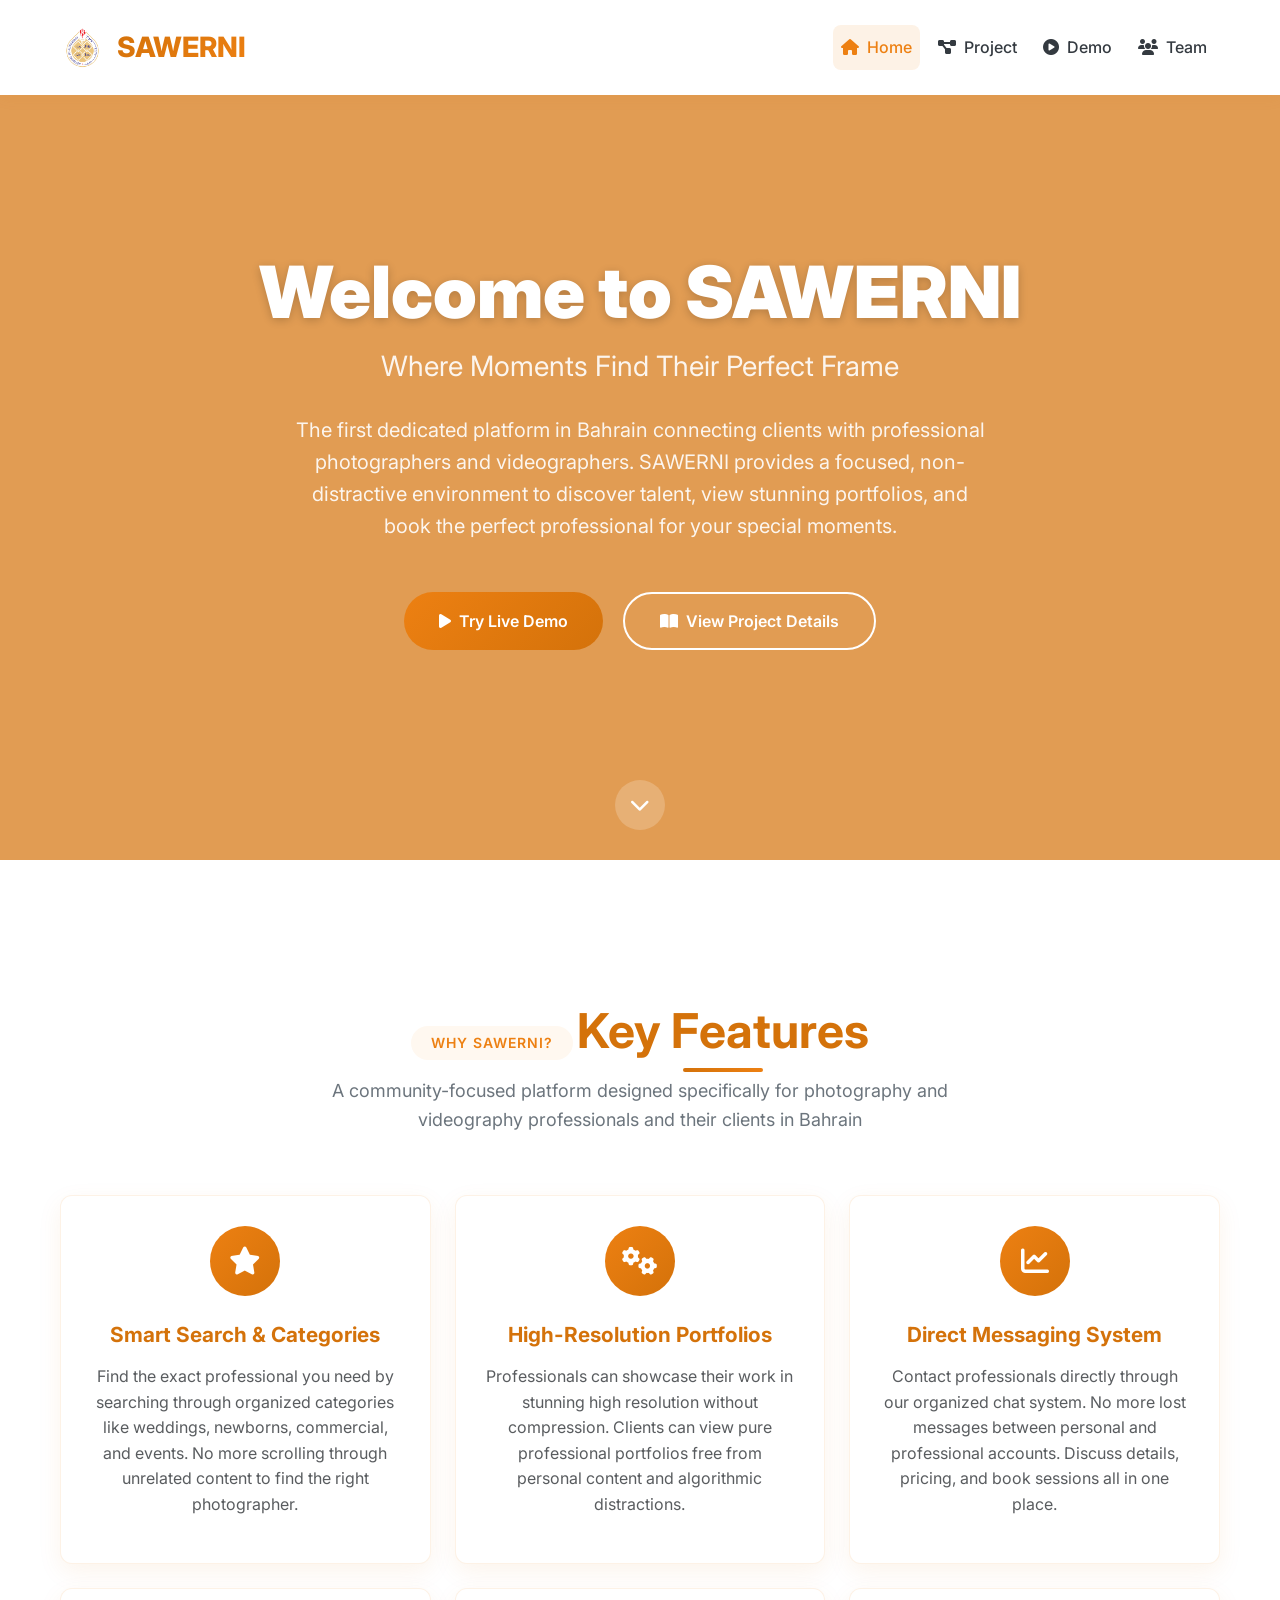
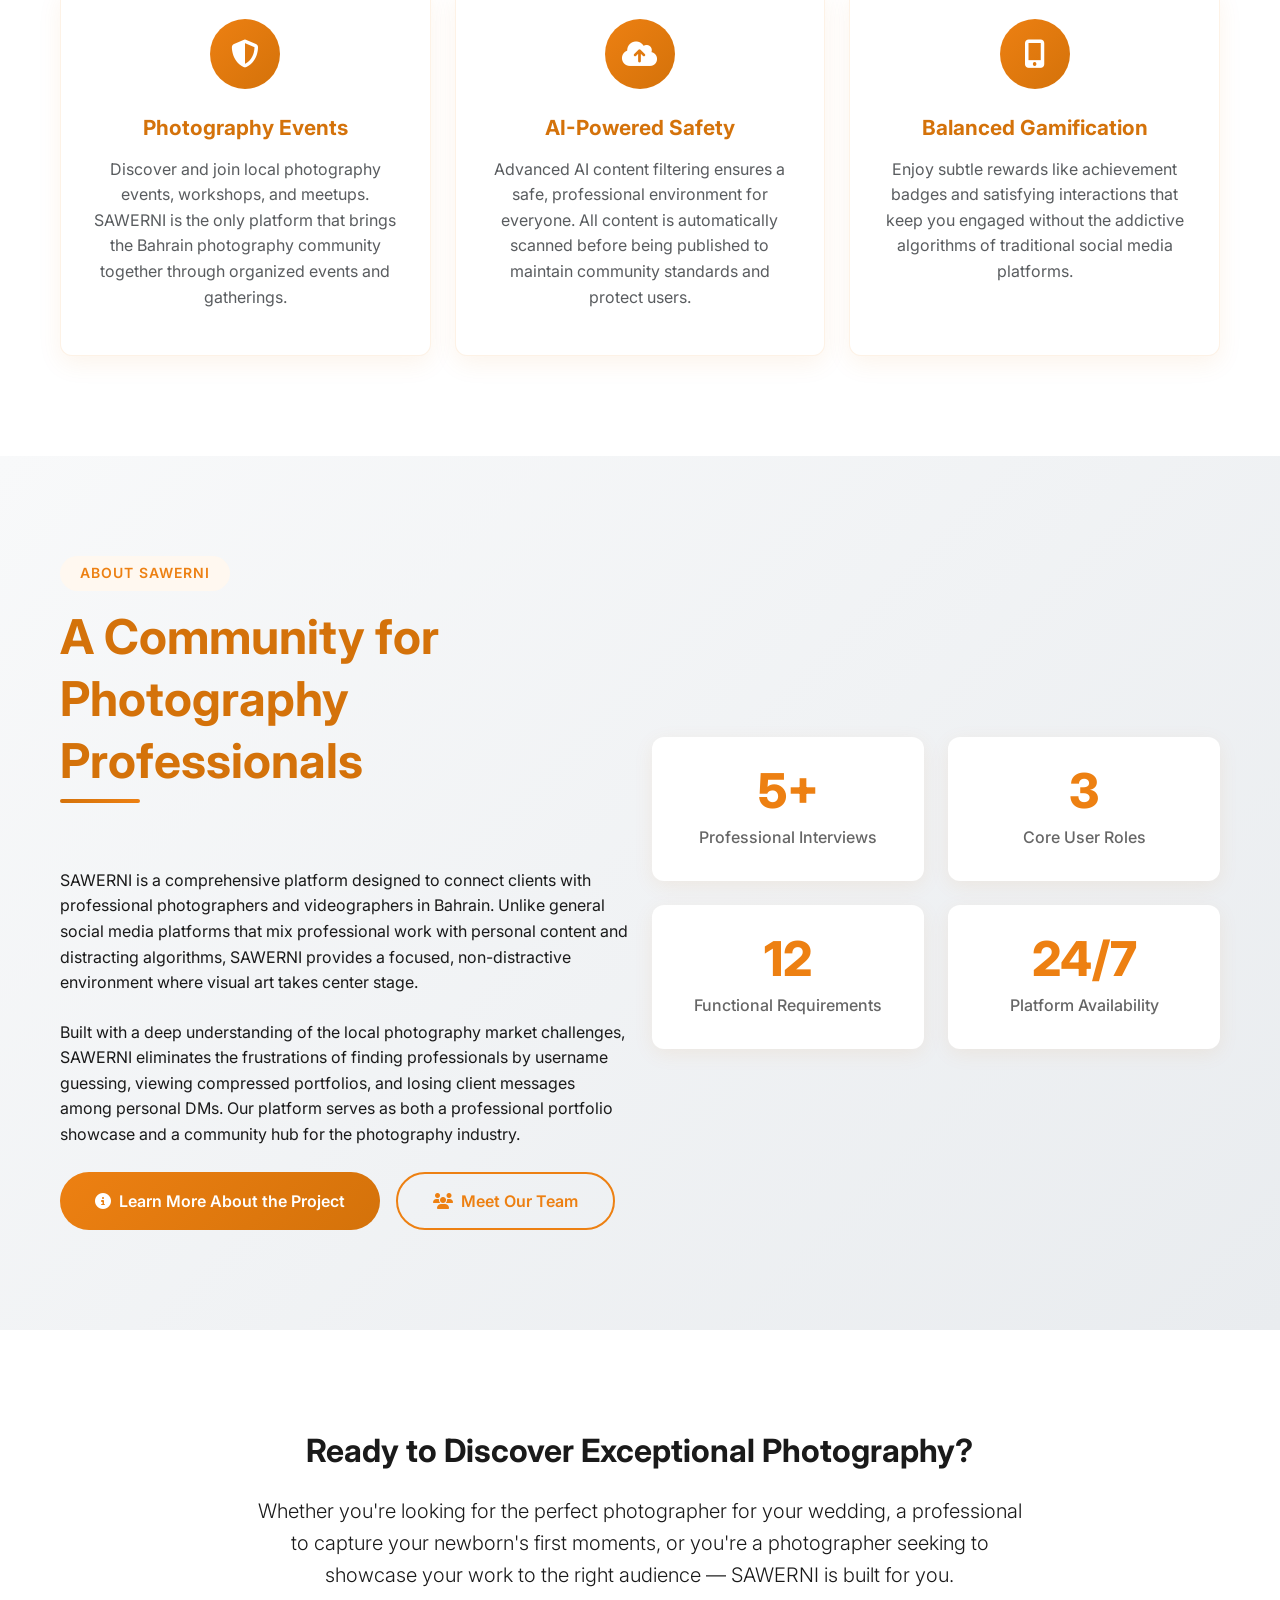
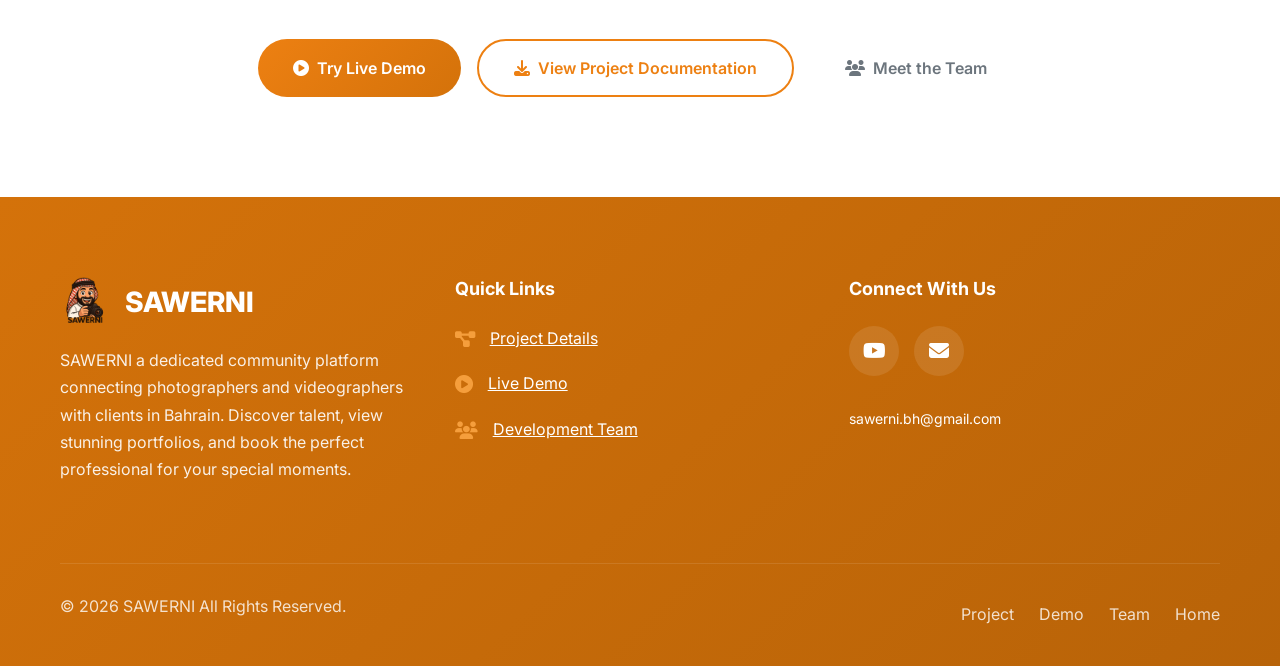
==== index.html @ 51219df2 "Update print statement from 'Hello' to 'Goodbye'" ====
<!DOCTYPE html>
<html lang="en" dir="ltr">
<head>
    <meta charset="UTF-8">
    <meta name="viewport" content="width=device-width, initial-scale=1.0">
    <title>Home - SAWERNI</title>
    
    <!-- SEO Meta Tags -->
    <meta name="description" content="SAWERNI - [Your project description for SEO]">
    <meta name="keywords" content="[your, keywords, here]">
    <meta name="author" content="[Your Team Name]">
    
    <!-- Bootstrap 5 (Optimized) -->
    <link href="https://cdn.jsdelivr.net/npm/bootstrap@5.3.0/dist/css/bootstrap.min.css" rel="stylesheet" crossorigin="anonymous">
    
    <!-- Font Awesome (Optimized) -->
    <link rel="stylesheet" href="https://cdnjs.cloudflare.com/ajax/libs/font-awesome/6.4.0/css/all.min.css" 
          crossorigin="anonymous" integrity="sha512-iecdLmaskl7CVkqkXNQ/ZH/XLlvWZOJyj7Yy7tcenmpD1ypASozpmT/E0iPtmFIB46ZmdtAc9eNBvH0H/ZpiBw==">
    
    <!-- Google Fonts -->
    <link href="https://fonts.googleapis.com/css2?family=Inter:wght@300;400;500;600;700;800&display=swap" rel="stylesheet">
    
    <!-- Custom CSS -->
    <link rel="stylesheet" href="style.css">
    <link rel="icon" type="image/png" href="your-favicon-url">

    <link rel="icon" type="image/x-icon" href="SAWERNI LOGO.ico">

    <style>
        /* Logo Carousel Styles */
        .navbar-brand {
            display: flex;
            align-items: center;
            text-decoration: none;
            gap: 0;
        }
        
        .logo-carousel {
            position: relative;
            width: 45px;
            height: 45px;
            margin-right: 12px;
            perspective: 1000px;
        }
        
        .logo-slide {
            position: absolute;
            top: 0;
            left: 0;
            width: 100%;
            height: 100%;
            backface-visibility: hidden;
            transition: transform 1.2s cubic-bezier(0.4, 0, 0.2, 1);
            display: flex;
            align-items: center;
            justify-content: center;
        }
        
        .logo-slide img {
            width: 100%;
            height: 100%;
            object-fit: contain;
            border-radius: 50%;
        }
        
        /* UOB Logo - starts visible */
        .logo-slide.uob-logo-slide {
            transform: rotateY(0deg);
            z-index: 2;
        }
        
        /* SAWERNI Logo - starts hidden */
        .logo-slide.sawerni-logo-slide {
            transform: rotateY(180deg);
            z-index: 1;
        }
        
        /* Flipped states */
        .logo-carousel.flipped .uob-logo-slide {
            transform: rotateY(180deg);
            z-index: 1;
        }
        
        .logo-carousel.flipped .sawerni-logo-slide {
            transform: rotateY(360deg);
            z-index: 2;
        }
        
        /* Pulse glow effect on flip */
        .logo-carousel.flipping .logo-slide img {
            animation: logoGlow 0.6s ease-in-out;
        }
        
        @keyframes logoGlow {
            0%, 100% {
                filter: drop-shadow(0 0 0px rgba(237, 128, 18, 0));
            }
            50% {
                filter: drop-shadow(0 0 15px rgba(237, 128, 18, 0.8));
            }
        }
        
        /* Spin animation when hovering */
        .logo-carousel.spinning .uob-logo-slide {
            animation: uobSpin 0.8s ease-in-out;
        }
        
        .logo-carousel.spinning .sawerni-logo-slide {
            animation: sawerniSpin 0.8s ease-in-out;
        }
        
        @keyframes uobSpin {
            0% {
                transform: rotateY(0deg) scale(1);
            }
            50% {
                transform: rotateY(90deg) scale(1.2);
            }
            100% {
                transform: rotateY(180deg) scale(1);
            }
        }
        
        @keyframes sawerniSpin {
            0% {
                transform: rotateY(180deg) scale(1);
            }
            50% {
                transform: rotateY(270deg) scale(1.2);
            }
            100% {
                transform: rotateY(360deg) scale(1);
            }
        }
        
        /* Continuous auto-rotation */
        .logo-carousel.auto-rotate .uob-logo-slide {
            animation: continuousFlip1 3s ease-in-out infinite;
        }
        
        .logo-carousel.auto-rotate .sawerni-logo-slide {
            animation: continuousFlip2 3s ease-in-out infinite;
        }
        
        @keyframes continuousFlip1 {
            0%, 40% {
                transform: rotateY(0deg);
                z-index: 2;
            }
            50%, 90% {
                transform: rotateY(180deg);
                z-index: 1;
            }
            100% {
                transform: rotateY(0deg);
                z-index: 2;
            }
        }
        
        @keyframes continuousFlip2 {
            0%, 40% {
                transform: rotateY(180deg);
                z-index: 1;
            }
            50%, 90% {
                transform: rotateY(360deg);
                z-index: 2;
            }
            100% {
                transform: rotateY(180deg);
                z-index: 1;
            }
        }
        
        /* Brand text styling */
        .brand-text {
            color: #d4720a;
            font-size: 28px;
            font-weight: 800;
            background: linear-gradient(135deg, #d4720a, #ed8012);
            -webkit-background-clip: text;
            background-clip: text;
            color: transparent;
            white-space: nowrap;
        }
        
        /* Responsive */
        @media (max-width: 768px) {
            .logo-carousel {
                width: 35px;
                height: 35px;
                margin-right: 8px;
            }
            
            .brand-text {
                font-size: 22px;
            }
        }
        
        @media (max-width: 576px) {
            .logo-carousel {
                width: 30px;
                height: 30px;
                margin-right: 6px;
            }
            
            .brand-text {
                font-size: 18px;
            }
        }
    </style>
</head>
<body>
    <!-- Navigation -->
    <nav class="navbar navbar-expand-lg navbar-main">
        <div class="container">
            <a class="navbar-brand" href="index.html" id="navbarBrand">
                <!-- Logo Carousel Container -->
                <div class="logo-carousel auto-rotate" id="logoCarousel">
                    <!-- UOB Logo Slide -->
                    <div class="logo-slide uob-logo-slide">
                        <img src="UOB LOGO.png" 
                             alt="UOB Logo">
                    </div>
                    <!-- SAWERNI Logo Slide -->
                    <div class="logo-slide sawerni-logo-slide">
                        <img src="UOB LOGO.png" 
                             alt="SAWERNI Logo">
                    </div>
                </div>
                <span class="brand-text">SAWERNI</span>
            </a>
            
            <button class="navbar-toggler" type="button" data-bs-toggle="collapse" data-bs-target="#navbarNav">
                <span class="navbar-toggler-icon"></span>
            </button>
            
            <div class="collapse navbar-collapse" id="navbarNav">
                <ul class="navbar-nav ms-auto">
                    <li class="nav-item">
                        <a class="nav-link active" href="index.html"><i class="fas fa-home me-2"></i>Home</a>
                    </li>
                    <li class="nav-item">
                        <a class="nav-link" href="project.html"><i class="fas fa-project-diagram me-2"></i>Project</a>
                    </li>
                    <li class="nav-item">
                        <a class="nav-link" href="demo.html"><i class="fas fa-play-circle me-2"></i>Demo</a>
                    </li>
                    <li class="nav-item">
                        <a class="nav-link" href="team.html"><i class="fas fa-users me-2"></i>Team</a>
                    </li>
                </ul>
            </div>
        </div>
    </nav>

    <!-- Hero Section with Background Video -->
    <section class="hero-section">
        <div class="video-background">
            <video autoplay muted loop playsinline id="backgroundVideo">
                <source src="your-landscape-video-url.mp4" type="video/mp4" media="(min-width: 768px)">
                <source src="your-portrait-video-url.mp4" type="video/mp4" media="(max-width: 767px)">
            </video>
            <div class="video-overlay"></div>
        </div>
        
        <div class="container">
            <div class="hero-content">
                <h1 class="hero-title">Welcome to SAWERNI</h1>
                <h2 class="hero-subtitle">Where Moments Find Their Perfect Frame</h2>
                <p class="hero-description">
                    The first dedicated platform in Bahrain connecting clients with professional photographers and videographers. SAWERNI provides a focused, non-distractive environment to discover talent, view stunning portfolios, and book the perfect professional for your special moments.
                </p>
                
                <div class="hero-cta">
                    <a href="demo.html" class="btn btn-primary btn-lg">
                        <i class="fas fa-play me-2"></i>Try Live Demo
                    </a>
                    <a href="project.html" class="btn btn-outline-light btn-lg">
                        <i class="fas fa-book-open me-2"></i>View Project Details
                    </a>
                </div>
            </div>
        </div>
        <div class="hero-scroll">
            <a href="#features"><i class="fas fa-chevron-down"></i></a>
        </div>
    </section>

    <!-- Features Highlights -->
    <section id="features" class="section feature-highlights">
        <div class="container">
            <div class="section-header">
                <span class="section-label">Why SAWERNI?</span>
                <h2 class="section-title">Key Features</h2>
                <p class="section-subtitle">A community-focused platform designed specifically for photography and videography professionals and their clients in Bahrain</p>
            </div>
            
            <div class="row g-4">
                <div class="col-lg-4 col-md-6">
                    <div class="feature-card">
                        <div class="feature-icon">
                            <i class="fas fa-star"></i>
                        </div>
                        <h3 class="text-center mb-3">Smart Search & Categories</h3>
                        <p class="text-center text-muted">
                            Find the exact professional you need by searching through organized categories like weddings, newborns, commercial, and events. No more scrolling through unrelated content to find the right photographer.
                        </p>
                    </div>
                </div>
                
                <div class="col-lg-4 col-md-6">
                    <div class="feature-card">
                        <div class="feature-icon">
                            <i class="fas fa-cogs"></i>
                        </div>
                        <h3 class="text-center mb-3">High-Resolution Portfolios</h3>
                        <p class="text-center text-muted">
                            Professionals can showcase their work in stunning high resolution without compression. Clients can view pure professional portfolios free from personal content and algorithmic distractions.
                        </p>
                    </div>
                </div>
                
                <div class="col-lg-4 col-md-6">
                    <div class="feature-card">
                        <div class="feature-icon">
                            <i class="fas fa-chart-line"></i>
                        </div>
                        <h3 class="text-center mb-3">Direct Messaging System</h3>
                        <p class="text-center text-muted">
                            Contact professionals directly through our organized chat system. No more lost messages between personal and professional accounts. Discuss details, pricing, and book sessions all in one place.
                        </p>
                    </div>
                </div>

                <div class="col-lg-4 col-md-6">
                    <div class="feature-card">
                        <div class="feature-icon">
                            <i class="fas fa-shield-alt"></i>
                        </div>
                        <h3 class="text-center mb-3">Photography Events</h3>
                        <p class="text-center text-muted">
                            Discover and join local photography events, workshops, and meetups. SAWERNI is the only platform that brings the Bahrain photography community together through organized events and gatherings.
                        </p>
                    </div>
                </div>

                <div class="col-lg-4 col-md-6">
                    <div class="feature-card">
                        <div class="feature-icon">
                            <i class="fas fa-cloud-upload-alt"></i>
                        </div>
                        <h3 class="text-center mb-3">AI-Powered Safety</h3>
                        <p class="text-center text-muted">
                            Advanced AI content filtering ensures a safe, professional environment for everyone. All content is automatically scanned before being published to maintain community standards and protect users.
                        </p>
                    </div>
                </div>

                <div class="col-lg-4 col-md-6">
                    <div class="feature-card">
                        <div class="feature-icon">
                            <i class="fas fa-mobile-alt"></i>
                        </div>
                        <h3 class="text-center mb-3">Balanced Gamification</h3>
                        <p class="text-center text-muted">
                            Enjoy subtle rewards like achievement badges and satisfying interactions that keep you engaged without the addictive algorithms of traditional social media platforms.
                        </p>
                    </div>
                </div>
            </div>
        </div>
    </section>

    <!-- Project Summary -->
    <section class="section summary-section">
        <div class="container">
            <div class="row align-items-center">
                <div class="col-lg-6">
                    <div class="section-header text-start">
                        <span class="section-label">About SAWERNI</span>
                        <h2 class="section-title">A Community for Photography Professionals</h2>
                    </div>
                    
                    <p class="mb-4">
                        SAWERNI is a comprehensive platform designed to connect clients with professional photographers and videographers in Bahrain. Unlike general social media platforms that mix professional work with personal content and distracting algorithms, SAWERNI provides a focused, non-distractive environment where visual art takes center stage.
                    </p>
                    
                    <p class="mb-4">
                        Built with a deep understanding of the local photography market challenges, SAWERNI eliminates the frustrations of finding professionals by username guessing, viewing compressed portfolios, and losing client messages among personal DMs. Our platform serves as both a professional portfolio showcase and a community hub for the photography industry.
                    </p>
                    
                    <div class="mt-4 d-flex flex-column flex-md-row gap-2 gap-md-3">
                        <a href="project.html" class="btn btn-primary">
                            <i class="fas fa-info-circle me-2"></i>Learn More About the Project
                        </a>
                        <a href="team.html" class="btn btn-outline-primary">
                            <i class="fas fa-users me-2"></i>Meet Our Team
                        </a>
                    </div>
                </div>
                
                <div class="col-lg-6">
                    <div class="row mt-4 mt-lg-0">
                        <div class="col-6 mb-4">
                            <div class="stats-card">
                                <div class="stats-number">5+</div>
                                <div class="stats-label">Professional Interviews</div>
                            </div>
                        </div>
                        <div class="col-6 mb-4">
                            <div class="stats-card">
                                <div class="stats-number">3</div>
                                <div class="stats-label">Core User Roles</div>
                            </div>
                        </div>
                        <div class="col-6">
                            <div class="stats-card">
                                <div class="stats-number">12</div>
                                <div class="stats-label">Functional Requirements</div>
                            </div>
                        </div>
                        <div class="col-6">
                            <div class="stats-card">
                                <div class="stats-number">24/7</div>
                                <div class="stats-label">Platform Availability</div>
                            </div>
                        </div>
                    </div>
                </div>
            </div>
        </div>
    </section>

    <!-- Call to Action -->
    <section class="section">
        <div class="container">
            <div class="row justify-content-center">
                <div class="col-lg-8 text-center">
                    <h2 class="mb-4">Ready to Discover Exceptional Photography?</h2>
                    <p class="lead mb-5">
                        Whether you're looking for the perfect photographer for your wedding, a professional to capture your newborn's first moments, or you're a photographer seeking to showcase your work to the right audience — SAWERNI is built for you.
                    </p>
                    
                    <div class="d-flex flex-column flex-sm-row justify-content-center gap-3">
                        <a href="demo.html" class="btn btn-primary btn-lg">
                            <i class="fas fa-play-circle me-2"></i>Try Live Demo
                        </a>
                        <a href="project.html" class="btn btn-outline-primary btn-lg">
                            <i class="fas fa-download me-2"></i>View Project Documentation
                        </a>
                        <a href="team.html" class="btn btn-outline-secondary btn-lg">
                            <i class="fas fa-users me-2"></i>Meet the Team
                        </a>
                    </div>
                </div>
            </div>
        </div>
    </section>

    <!-- Footer -->
    <footer class="footer">
        <div class="container">
            <div class="footer-content">
                <div class="row">
                    <div class="col-lg-4">
                        <div class="footer-logo-section">
                            <div class="footer-logo">
                                <img src="SAWERNI LOGO.png" 
                                     alt="SAWERNI Logo" loading="lazy">
                                <span>SAWERNI</span>
                            </div>
                            <p class="footer-description">
                                SAWERNI a dedicated community platform connecting photographers and videographers with clients in Bahrain. Discover talent, view stunning portfolios, and book the perfect professional for your special moments.
                            </p>
                        </div>
                    </div>
                    
                    <div class="col-lg-4">
                        <div class="footer-contact">
                            <h5>Quick Links</h5>
                            <div class="contact-item">
                                <i class="fas fa-project-diagram"></i>
                                <div>
                                    <a href="project.html" class="text-white">Project Details</a>
                                </div>
                            </div>
                            <div class="contact-item">
                                <i class="fas fa-play-circle"></i>
                                <div>
                                    <a href="demo.html" class="text-white">Live Demo</a>
                                </div>
                            </div>
                            <div class="contact-item">
                                <i class="fas fa-users"></i>
                                <div>
                                    <a href="team.html" class="text-white">Development Team</a>
                                </div>
                            </div>
                        </div>
                    </div>
                    
                    <div class="col-lg-4">
                        <div class="footer-social">
                            <h5>Connect With Us</h5>
                            <div class="social-icons">
                                <a href="https://www.youtube.com/channel/UCR_zhY6zEnnAeLBr8uanXhw" target="_blank" class="social-icon youtube">
                                    <i class="fab fa-youtube"></i>
                                </a>
                                <a href="mailto:sawerni.bh@gmail.com" class="social-icon email">
                                    <i class="fas fa-envelope"></i>
                                </a>
                            </div>
                            <div class="mt-3">
                                <small>sawerni.bh@gmail.com</small>
                            </div>
                        </div>
                    </div>
                </div>
            </div>
            
            <div class="footer-bottom">
                <div class="row align-items-center">
                    <div class="col-md-6">
                        <p class="copyright">
                            &copy; <span id="currentYear"></span> SAWERNI All Rights Reserved.
                        </p>
                    </div>
                    <div class="col-md-6">
                        <div class="footer-links">
                            <a href="project.html">Project</a>
                            <a href="demo.html">Demo</a>
                            <a href="team.html">Team</a>
                            <a href="index.html">Home</a>
                        </div>
                    </div>
                </div>
            </div>
        </div>
    </footer>

    <!-- Back to Top Button -->
    <button id="backToTop" class="back-to-top">
        <i class="fas fa-chevron-up"></i>
    </button>

    <!-- Scripts -->
    <script src="https://cdn.jsdelivr.net/npm/bootstrap@5.3.0/dist/js/bootstrap.bundle.min.js"></script>
    <script>
        // Set current year
        document.getElementById('currentYear').textContent = new Date().getFullYear();
        
        // Back to top button
        const backToTop = document.getElementById('backToTop');
        window.addEventListener('scroll', () => {
            if (window.pageYOffset > 300) {
                backToTop.classList.add('visible');
            } else {
                backToTop.classList.remove('visible');
            }
        });
        
        backToTop.addEventListener('click', () => {
            window.scrollTo({
                top: 0,
                behavior: 'smooth'
            });
        });
        
        // Video background control
        function initVideoBackground() {
            const video = document.getElementById('backgroundVideo');
            if (video) {
                function updateVideoSource() {
                    const isMobile = window.innerWidth <= 768;
                    const sources = video.querySelectorAll('source');
                    
                    sources.forEach(source => {
                        const isPortrait = source.getAttribute('media') === '(max-width: 767px)';
                        if ((isMobile && isPortrait) || (!isMobile && !isPortrait)) {
                            if (video.currentSrc !== source.src) {
                                video.src = source.src;
                                video.load();
                                video.play().catch(e => console.log('Video play failed:', e));
                            }
                        }
                    });
                }
                
                window.addEventListener('resize', updateVideoSource);
                updateVideoSource();
                
                document.addEventListener('click', function initVideo() {
                    if (video.paused) {
                        video.play().catch(e => console.log('Video play failed:', e));
                    }
                    document.removeEventListener('click', initVideo);
                });
            }
        }
        
        initVideoBackground();
        
        // Logo Carousel - Click to manually flip
        const logoCarousel = document.getElementById('logoCarousel');
        const navbarBrand = document.getElementById('navbarBrand');
        
        if (logoCarousel && navbarBrand) {
            // Click on logo to manually flip
            logoCarousel.addEventListener('click', function(e) {
                e.preventDefault();
                e.stopPropagation();
                
                // Remove auto-rotate temporarily
                logoCarousel.classList.remove('auto-rotate');
                logoCarousel.classList.add('flipping');
                
                // Toggle flipped state
                logoCarousel.classList.toggle('flipped');
                
                // Remove flipping class after animation
                setTimeout(() => {
                    logoCarousel.classList.remove('flipping');
                }, 600);
                
                // Resume auto-rotate after 3 seconds
                setTimeout(() => {
                    if (!logoCarousel.classList.contains('auto-rotate')) {
                        logoCarousel.classList.add('auto-rotate');
                    }
                }, 3000);
            });
            
            // Optional: Pause auto-rotation on hover
            logoCarousel.addEventListener('mouseenter', function() {
                logoCarousel.classList.remove('auto-rotate');
            });
            
            logoCarousel.addEventListener('mouseleave', function() {
                setTimeout(() => {
                    logoCarousel.classList.add('auto-rotate');
                }, 1500);
            });
        }
    </script>
</body>
</html>
---- style.css ----
/* Reset & Base Styles */
* {
    margin: 0;
    padding: 0;
    box-sizing: border-box;
}

:root {
    --primary-orange: #d4720a;
    --secondary-orange: #ed8012;
    --accent-orange: #f59e3c;
    --light-orange: #fff8f0;
    --gradient-start: #d4720a;
    --gradient-end: #ed8012;
    --white: #ffffff;
    --light-gray: #f8f9fa;
    --gray: #6c757d;
    --dark-gray: #343a40;
    --text-dark: #1a1a1a;
    --border-radius: 16px;
    --border-radius-sm: 8px;
    --shadow: 0 8px 30px rgba(212, 114, 10, 0.1);
    --shadow-hover: 0 12px 40px rgba(212, 114, 10, 0.15);
    --transition: all 0.3s cubic-bezier(0.4, 0, 0.2, 1);
}

html {
    scroll-behavior: smooth;
}

body {
    font-family: 'Inter', -apple-system, BlinkMacSystemFont, 'Segoe UI', Roboto, sans-serif;
    line-height: 1.6;
    color: var(--text-dark);
    background: var(--white);
    overflow-x: hidden;
}

.container {
    width: 100%;
    max-width: 1200px;
    margin: 0 auto;
    padding: 0 20px;
}

/* Typography */
h1, h2, h3, h4, h5, h6 {
    font-weight: 700;
    line-height: 1.3;
    margin-bottom: 1rem;
}

/* Navigation - SHARED */
.navbar-main {
    background: var(--white);
    padding: 20px 0;
    box-shadow: 0 2px 15px rgba(212, 114, 10, 0.08);
    position: sticky;
    top: 0;
    z-index: 1000;
}

.navbar-brand {
    display: flex;
    align-items: center;
    text-decoration: none;
}

.navbar-logo {
    height: 45px;
    width: auto;
    border-radius: 10px;
    margin-right: 12px;
}

/* UOB Logo specific styling */
.navbar-logo.uob-logo {
    height: 45px;
    width: auto;
    margin-right: 15px;
    border-radius: 8px;
}

/* Project Logo specific styling */
.navbar-logo.rased-logo {
    height: 45px;
    width: auto;
    margin-right: 12px;
    border-radius: 10px;
}

.brand-text {
    color: var(--primary-orange);
    font-size: 28px;
    font-weight: 800;
    background: linear-gradient(135deg, var(--primary-orange), var(--secondary-orange));
    -webkit-background-clip: text;
    background-clip: text;
    color: transparent;
}

.navbar-nav .nav-link {
    color: var(--dark-gray);
    font-weight: 500;
    padding: 10px 20px;
    margin: 0 5px;
    border-radius: var(--border-radius-sm);
    transition: var(--transition);
}

.navbar-nav .nav-link:hover,
.navbar-nav .nav-link.active {
    color: #ed8012;
    background: rgba(237, 128, 18, 0.1);
}

.navbar-toggler {
    border: none;
    padding: 8px;
}

.navbar-toggler-icon {
    background-image: url("data:image/svg+xml,%3csvg xmlns='http://www.w3.org/2000/svg' viewBox='0 0 30 30'%3e%3cpath stroke='rgba%28212, 114, 10, 0.8%29' stroke-linecap='round' stroke-miterlimit='10' stroke-width='2' d='M4 7h22M4 15h22M4 23h22'/%3e%3c/svg%3e");
}

/* Buttons - SHARED */
.btn {
    padding: 15px 35px;
    border-radius: 50px;
    font-weight: 600;
    font-size: 16px;
    border: none;
    cursor: pointer;
    transition: var(--transition);
    display: inline-flex;
    align-items: center;
    justify-content: center;
    text-decoration: none;
}

.btn-primary {
    background: linear-gradient(135deg, #ed8012 0%, #d4720a 100%);
    color: white;
    border: none;
}

.btn-primary:hover {
    background: linear-gradient(135deg, #d4720a 0%, #b86308 100%);
    color: white;
    transform: translateY(-3px);
    box-shadow: 0 10px 25px rgba(237, 128, 18, 0.3);
}

.btn-outline-primary {
    color: #ed8012;
    border-color: #ed8012;
    background: transparent;
    border: 2px solid #ed8012;
}

.btn-outline-primary:hover {
    background: #ed8012;
    color: white;
    transform: translateY(-3px);
}

.btn-outline-light {
    color: white;
    border-color: white;
    background: transparent;
    border: 2px solid white;
}

.btn-outline-light:hover {
    background: white;
    color: #ed8012;
    transform: translateY(-3px);
}

/* Sections - SHARED */
.section {
    padding: 100px 0;
}

.section-header {
    text-align: center;
    margin-bottom: 60px;
}

.section-header.text-start {
    text-align: left;
}

.section-header.text-start .section-title::after {
    left: 0;
    transform: translateX(0);
}

.section-label {
    display: inline-block;
    color: var(--secondary-orange);
    font-size: 14px;
    font-weight: 600;
    text-transform: uppercase;
    letter-spacing: 1px;
    margin-bottom: 15px;
    padding: 6px 20px;
    background: var(--light-orange);
    border-radius: 30px;
}

.section-title {
    font-size: 48px;
    color: var(--primary-orange);
    margin-bottom: 15px;
    position: relative;
    display: inline-block;
}

.section-title::after {
    content: '';
    position: absolute;
    bottom: -10px;
    left: 50%;
    transform: translateX(-50%);
    width: 80px;
    height: 4px;
    background: linear-gradient(90deg, var(--primary-orange), var(--secondary-orange));
    border-radius: 2px;
}

.section-subtitle {
    color: var(--gray);
    font-size: 18px;
    max-width: 700px;
    margin: 0 auto;
}

/* Footer - SHARED */
.footer {
    background: linear-gradient(135deg, var(--primary-orange), #b86308);
    color: var(--white);
    padding: 80px 0 30px;
}

.footer-logo-section {
    margin-bottom: 30px;
}

.footer-logo {
    display: flex;
    align-items: center;
    gap: 15px;
    margin-bottom: 20px;
}

.footer-logo img {
    height: 50px;
    width: auto;
    border-radius: 10px;
}

.footer-logo span {
    font-size: 28px;
    font-weight: 800;
    color: var(--white);
}

.footer-description {
    opacity: 0.9;
    line-height: 1.7;
}

.footer-contact h5,
.footer-social h5 {
    color: var(--white);
    margin-bottom: 25px;
    font-size: 18px;
}

.contact-item {
    display: flex;
    align-items: flex-start;
    gap: 15px;
    margin-bottom: 20px;
}

.contact-item i {
    font-size: 18px;
    color: var(--accent-orange);
    margin-top: 5px;
}

.social-icons {
    display: flex;
    gap: 15px;
    margin-bottom: 30px;
}

.social-icon {
    width: 50px;
    height: 50px;
    background: rgba(255, 255, 255, 0.1);
    border-radius: 50%;
    display: flex;
    align-items: center;
    justify-content: center;
    color: var(--white);
    font-size: 20px;
    text-decoration: none;
    transition: var(--transition);
}

.social-icon:hover {
    background: var(--accent-orange);
    transform: translateY(-5px);
}

.youtube:hover { background: #ff0000; }
.linkedin:hover { background: #0077b5; }
.github:hover { background: #333; }

.footer-bottom {
    border-top: 1px solid rgba(255, 255, 255, 0.1);
    padding-top: 30px;
    margin-top: 50px;
}

.copyright {
    opacity: 0.8;
    line-height: 1.6;
}

.footer-links {
    display: flex;
    gap: 25px;
    justify-content: flex-end;
    flex-wrap: wrap;
}

.footer-links a {
    color: rgba(255, 255, 255, 0.8);
    text-decoration: none;
    transition: var(--transition);
}

.footer-links a:hover {
    color: var(--accent-orange);
}

/* Back to Top Button - SHARED */
.back-to-top {
    position: fixed;
    bottom: 30px;
    right: 30px;
    width: 50px;
    height: 50px;
    background: linear-gradient(135deg, var(--secondary-orange), var(--accent-orange));
    color: var(--white);
    border: none;
    border-radius: 50%;
    font-size: 18px;
    cursor: pointer;
    opacity: 0;
    visibility: hidden;
    transition: var(--transition);
    z-index: 100;
    box-shadow: 0 4px 15px rgba(237, 128, 18, 0.3);
    display: flex;
    align-items: center;
    justify-content: center;
}

.back-to-top.visible {
    opacity: 1;
    visibility: visible;
}

.back-to-top:hover {
    transform: translateY(-5px);
    box-shadow: 0 6px 20px rgba(237, 128, 18, 0.4);
}

/* ===== INDEX.HTML STYLES ===== */

/* Hero Section - INDEX ONLY */
.hero-section {
    min-height: 85vh;
    position: relative;
    display: flex;
    align-items: center;
    overflow: hidden;
}

.video-background {
    position: absolute;
    top: 0;
    left: 0;
    width: 100%;
    height: 100%;
    overflow: hidden;
    z-index: 0;
}

.video-background video {
    min-width: 100%;
    min-height: 100%;
    width: auto;
    height: auto;
    position: absolute;
    top: 50%;
    left: 50%;
    transform: translate(-50%, -50%);
    object-fit: cover;
}

.video-overlay {
    position: absolute;
    top: 0;
    left: 0;
    width: 100%;
    height: 100%;
    background: rgba(212, 114, 10, 0.7);
    z-index: 1;
}

.hero-content {
    position: relative;
    z-index: 2;
    text-align: center;
    color: var(--white);
    width: 100%;
    padding: 40px 0 100px;
}

.hero-badge {
    display: inline-block;
    background: rgba(255, 255, 255, 0.15);
    backdrop-filter: blur(10px);
    color: var(--white);
    padding: 10px 25px;
    border-radius: 30px;
    font-size: 14px;
    font-weight: 600;
    margin-bottom: 30px;
    border: 1px solid rgba(255, 255, 255, 0.3);
}

.hero-title {
    font-size: 72px;
    font-weight: 900;
    margin-bottom: 10px;
    color: var(--white);
    text-shadow: 0 2px 10px rgba(0, 0, 0, 0.2);
    animation: fadeInUp 0.8s ease;
}

.hero-subtitle {
    font-size: 28px;
    font-weight: 400;
    opacity: 0.9;
    margin-bottom: 30px;
    animation: fadeInUp 1s ease;
}

.hero-description {
    font-size: 20px;
    max-width: 700px;
    margin: 0 auto 50px;
    opacity: 0.9;
    animation: fadeInUp 1.2s ease;
}

.hero-cta {
    display: flex;
    gap: 20px;
    justify-content: center;
    margin-top: 50px;
    animation: fadeInUp 1.6s ease;
}

.hero-scroll {
    position: absolute;
    bottom: 30px;
    left: 50%;
    transform: translateX(-50%);
    animation: bounce 2s infinite;
    z-index: 2;
}

.hero-scroll a {
    display: block;
    width: 50px;
    height: 50px;
    background: rgba(255, 255, 255, 0.2);
    border-radius: 50%;
    display: flex;
    align-items: center;
    justify-content: center;
    color: var(--white);
    font-size: 20px;
    text-decoration: none;
    transition: var(--transition);
}

.hero-scroll a:hover {
    background: rgba(255, 255, 255, 0.3);
    transform: translateY(5px);
}

/* Feature Cards - INDEX ONLY */
.feature-highlights {
    margin-top: 40px;
}

.feature-card {
    background: white;
    border-radius: 12px;
    padding: 30px;
    box-shadow: 0 8px 25px rgba(212, 114, 10, 0.08);
    height: 100%;
    transition: all 0.3s ease;
    border: 1px solid rgba(237, 128, 18, 0.1);
    text-align: center;
}

.feature-card:hover {
    transform: translateY(-10px);
    box-shadow: 0 15px 35px rgba(212, 114, 10, 0.15);
}

.feature-icon {
    width: 70px;
    height: 70px;
    background: linear-gradient(135deg, #ed8012, #d4720a);
    border-radius: 50%;
    display: flex;
    align-items: center;
    justify-content: center;
    margin: 0 auto 25px;
    color: white;
    font-size: 28px;
}

.feature-card h3 {
    color: var(--primary-orange);
    margin-bottom: 15px;
    font-size: 1.3rem;
}

.feature-card p {
    color: var(--gray);
    line-height: 1.6;
    margin-bottom: 15px;
}

.compliance-badge {
    background: rgba(40, 167, 69, 0.15);
    color: #28a745;
    padding: 8px 16px;
    border-radius: 20px;
    font-size: 12px;
    font-weight: 600;
    display: inline-block;
    margin-top: 10px;
    border: 1px solid rgba(40, 167, 69, 0.3);
}

/* Summary Section - INDEX ONLY */
.summary-section {
    background: linear-gradient(135deg, #f8f9fa 0%, #e9ecef 100%);
}

.stats-card {
    background: white;
    border-radius: 12px;
    padding: 30px;
    text-align: center;
    box-shadow: 0 5px 20px rgba(212, 114, 10, 0.08);
    transition: var(--transition);
}

.stats-card:hover {
    transform: translateY(-5px);
    box-shadow: var(--shadow-hover);
}

.stats-number {
    font-size: 48px;
    font-weight: 800;
    color: #ed8012;
    line-height: 1;
    margin-bottom: 10px;
}

.stats-label {
    color: #666;
    font-size: 16px;
    font-weight: 500;
}

/* ===== PROJECT.HTML STYLES ===== */

/* Project Header */
.project-hero {
    background: linear-gradient(135deg, #d4720a 0%, #ed8012 100%);
    color: white;
    padding: 120px 0 80px;
    text-align: center;
    position: relative;
    overflow: hidden;
}

.project-hero::before {
    content: '';
    position: absolute;
    top: 0;
    left: 0;
    right: 0;
    bottom: 0;
    background: radial-gradient(circle at 70% 30%, rgba(255, 255, 255, 0.1) 0%, transparent 50%);
}

.project-hero .container {
    position: relative;
    z-index: 2;
}

.project-hero h1 {
    font-size: 3.5rem;
    font-weight: 800;
    margin-bottom: 1.5rem;
    text-shadow: 0 2px 10px rgba(0, 0, 0, 0.2);
}

.project-hero p {
    font-size: 1.25rem;
    opacity: 0.9;
    max-width: 700px;
    margin: 0 auto;
}

/* Project Navigation */
.project-nav {
    background: white;
    box-shadow: 0 4px 20px rgba(212, 114, 10, 0.08);
    position: sticky;
    top: 80px;
    z-index: 990;
    padding: 15px 0;
}

.project-nav .nav {
    display: flex;
    justify-content: center;
    gap: 30px;
    padding: 0;
    flex-wrap: wrap;
}

.project-nav .nav-link {
    color: var(--dark-gray);
    font-weight: 500;
    padding: 8px 0;
    border-bottom: 3px solid transparent;
    transition: all 0.3s ease;
    font-size: 1rem;
    white-space: nowrap;
}

.project-nav .nav-link:hover,
.project-nav .nav-link.active {
    color: var(--secondary-orange);
    border-bottom-color: var(--secondary-orange);
}

/* Achievement Grid */
.achievement-grid {
    display: grid;
    grid-template-columns: repeat(auto-fit, minmax(180px, 1fr));
    gap: 20px;
    margin: 30px 0;
}

.achievement-card {
    background: white;
    border-radius: var(--border-radius-sm);
    padding: 25px 15px;
    text-align: center;
    box-shadow: var(--shadow);
    transition: var(--transition);
    border: 1px solid rgba(237, 128, 18, 0.1);
}

.achievement-card:hover {
    transform: translateY(-5px);
    box-shadow: var(--shadow-hover);
}

.achievement-number {
    font-size: 32px;
    font-weight: 800;
    color: var(--primary-orange);
    margin-bottom: 8px;
    line-height: 1;
}

/* Milestone Card */
.milestone-card {
    background: white;
    border-radius: var(--border-radius);
    padding: 35px;
    box-shadow: var(--shadow);
    border-left: 5px solid var(--secondary-orange);
    height: 100%;
    transition: all 0.3s ease;
}

.milestone-card:hover {
    transform: translateY(-5px);
    box-shadow: var(--shadow-hover);
}

.milestone-icon {
    width: 70px;
    height: 70px;
    background: var(--light-orange);
    border-radius: 50%;
    display: flex;
    align-items: center;
    justify-content: center;
    margin-bottom: 25px;
    font-size: 28px;
    color: var(--secondary-orange);
}

.milestone-card h4 {
    color: var(--primary-orange);
    margin-bottom: 20px;
}

.milestone-card p {
    margin-bottom: 10px;
    color: var(--dark-gray);
}

/* Abstract Section */
.abstract-section {
    background: var(--light-gray);
}

.abstract-card {
    background: white;
    border-radius: var(--border-radius);
    padding: 60px;
    box-shadow: var(--shadow);
    border: 2px solid rgba(237, 128, 18, 0.1);
}

.abstract-text {
    font-size: 1.1rem;
    line-height: 1.8;
    color: var(--dark-gray);
    margin-bottom: 40px;
}

.abstract-text p {
    margin-bottom: 20px;
}

.problem-solution {
    display: grid;
    grid-template-columns: repeat(auto-fit, minmax(300px, 1fr));
    gap: 30px;
    margin-top: 40px;
}

.problem-card {
    background: linear-gradient(135deg, #ffeaea, #fff5f5);
    padding: 30px;
    border-radius: var(--border-radius-sm);
    border-left: 4px solid #dc3545;
}

.solution-card {
    background: linear-gradient(135deg, #e8f5e9, #f1f8e9);
    padding: 30px;
    border-radius: var(--border-radius-sm);
    border-left: 4px solid #28a745;
}

.problem-card h4,
.solution-card h4 {
    color: var(--dark-gray);
    margin-bottom: 15px;
    display: flex;
    align-items: center;
}

/* SDLC Process */
.sdlc-process {
    display: grid;
    grid-template-columns: repeat(auto-fit, minmax(220px, 1fr));
    gap: 25px;
    margin-top: 30px;
}

.sdlc-step {
    background: white;
    border-radius: var(--border-radius);
    padding: 30px;
    text-align: center;
    box-shadow: var(--shadow);
    transition: all 0.3s ease;
    height: 100%;
}

.sdlc-step:hover {
    transform: translateY(-5px);
    box-shadow: var(--shadow-hover);
}

.sdlc-step-number {
    font-size: 2rem;
    margin-bottom: 15px;
}

.sdlc-step h5 {
    color: var(--primary-orange);
    margin-bottom: 15px;
    font-size: 1.1rem;
}

.sdlc-step p {
    color: var(--gray);
    font-size: 0.95rem;
    line-height: 1.6;
}

/* Technology Stack */
.tech-stack-card,
.methodology-card {
    background: white;
    border-radius: var(--border-radius);
    padding: 35px;
    box-shadow: var(--shadow);
    height: 100%;
}

.tech-category {
    margin-bottom: 25px;
}

.tech-category h5 {
    color: var(--primary-orange);
    margin-bottom: 12px;
    display: flex;
    align-items: center;
    font-size: 1.1rem;
}

.tech-tags {
    display: flex;
    flex-wrap: wrap;
    gap: 10px;
}

.tech-tag {
    background: var(--light-orange);
    color: var(--secondary-orange);
    padding: 8px 16px;
    border-radius: 30px;
    font-size: 14px;
    font-weight: 500;
    transition: var(--transition);
    border: 1px solid rgba(237, 128, 18, 0.1);
}

.tech-tag:hover {
    background: var(--secondary-orange);
    color: white;
    transform: translateY(-2px);
}

/* Architecture Diagram */
.architecture-diagram {
    margin-top: 25px;
}

.arch-layer {
    display: flex;
    align-items: center;
    gap: 20px;
    padding: 25px;
    background: var(--light-orange);
    border-radius: var(--border-radius-sm);
    margin-bottom: 15px;
    transition: var(--transition);
    border: 1px solid rgba(237, 128, 18, 0.1);
}

.arch-layer:hover {
    transform: translateX(5px);
    background: white;
}

.arch-icon {
    width: 60px;
    height: 60px;
    background: white;
    border-radius: 50%;
    display: flex;
    align-items: center;
    justify-content: center;
    font-size: 24px;
    color: var(--secondary-orange);
    box-shadow: 0 4px 15px rgba(237, 128, 18, 0.1);
    flex-shrink: 0;
}

.arch-content {
    flex: 1;
}

.arch-content h5 {
    color: var(--primary-orange);
    margin-bottom: 5px;
    font-size: 1.1rem;
}

.arch-content p {
    color: var(--gray);
    font-size: 14px;
    margin: 0;
}

.arch-arrow {
    text-align: center;
    margin: 15px 0;
    color: var(--secondary-orange);
    font-size: 20px;
}

/* Outcomes Grid */
.outcomes-grid {
    display: grid;
    grid-template-columns: repeat(auto-fit, minmax(350px, 1fr));
    gap: 30px;
    margin-top: 40px;
}

.outcome-card {
    background: white;
    border-radius: var(--border-radius);
    padding: 35px;
    box-shadow: var(--shadow);
    transition: all 0.3s ease;
    border: 1px solid rgba(237, 128, 18, 0.1);
    height: 100%;
    display: flex;
    flex-direction: column;
}

.outcome-card:hover {
    transform: translateY(-5px);
    box-shadow: var(--shadow-hover);
}

.outcome-header {
    display: flex;
    align-items: center;
    gap: 20px;
    margin-bottom: 25px;
}

.outcome-icon {
    width: 60px;
    height: 60px;
    background: var(--light-orange);
    border-radius: 50%;
    display: flex;
    align-items: center;
    justify-content: center;
    font-size: 24px;
    color: var(--secondary-orange);
    flex-shrink: 0;
}

.outcome-header h4 {
    color: var(--primary-orange);
    margin: 0;
    font-size: 1.3rem;
}

.outcome-features {
    list-style: none;
    padding: 0;
    margin: 0;
    flex: 1;
}

.outcome-features li {
    padding: 10px 0;
    border-bottom: 1px solid rgba(0, 0, 0, 0.05);
    display: flex;
    align-items: flex-start;
    gap: 12px;
    font-size: 0.95rem;
}

.outcome-features li:last-child {
    border-bottom: none;
}

.outcome-features li i {
    margin-top: 3px;
    flex-shrink: 0;
}

/* Screenshots Grid */
.screenshots-grid {
    display: grid;
    grid-template-columns: repeat(auto-fit, minmax(250px, 1fr));
    gap: 25px;
    margin-top: 40px;
}

.screenshot-card {
    background: white;
    border-radius: var(--border-radius-sm);
    overflow: hidden;
    box-shadow: var(--shadow);
    transition: var(--transition);
}

.screenshot-card:hover {
    transform: translateY(-5px);
    box-shadow: var(--shadow-hover);
}

.screenshot-img {
    width: 100%;
    height: 300px;
    object-fit: contain;
    display: block;
}

.screenshot-label {
    padding: 20px;
    text-align: center;
    font-weight: 600;
    color: var(--primary-orange);
    background: white;
}

/* Future Work Grid */
.future-work-grid {
    display: grid;
    grid-template-columns: repeat(auto-fit, minmax(300px, 1fr));
    gap: 25px;
    margin-top: 40px;
}

.future-item-card {
    background: white;
    border-radius: var(--border-radius);
    padding: 30px;
    box-shadow: var(--shadow);
    border-left: 4px solid var(--accent-orange);
    transition: var(--transition);
    height: 100%;
}

.future-item-card:hover {
    transform: translateY(-5px);
    box-shadow: var(--shadow-hover);
}

.future-item-header {
    display: flex;
    align-items: center;
    gap: 15px;
    margin-bottom: 20px;
}

.future-item-number {
    font-size: 1.5rem;
}

.future-item-header h5 {
    color: var(--primary-orange);
    margin: 0;
    font-size: 1.1rem;
}

.future-item-card p {
    color: var(--dark-gray);
    line-height: 1.6;
    margin: 0;
}

/* Download Section */
.download-section {
    background: linear-gradient(135deg, #d4720a 0%, #ed8012 100%);
    padding: 100px 0;
}

.download-card {
    background: white;
    border-radius: var(--border-radius);
    padding: 60px;
    box-shadow: 0 20px 40px rgba(0, 0, 0, 0.1);
    text-align: center;
    max-width: 800px;
    margin: 0 auto;
}

.download-icon {
    font-size: 64px;
    color: var(--secondary-orange);
    margin-bottom: 25px;
}

.download-card h2 {
    color: var(--primary-orange);
    margin-bottom: 15px;
}

.btn-download {
    background: linear-gradient(135deg, var(--secondary-orange), var(--primary-orange));
    color: white;
    border: none;
    padding: 16px 45px;
    font-size: 16px;
    font-weight: 600;
    border-radius: 50px;
    transition: all 0.3s ease;
    display: inline-flex;
    align-items: center;
    justify-content: center;
    cursor: pointer;
}

.btn-download:hover {
    transform: translateY(-3px);
    box-shadow: 0 15px 30px rgba(237, 128, 18, 0.3);
    color: white;
}

/* Animations */
@keyframes bounce {
    0%, 20%, 50%, 80%, 100% {
        transform: translateX(-50%) translateY(0);
    }
    40% {
        transform: translateX(-50%) translateY(-10px);
    }
    60% {
        transform: translateX(-50%) translateY(-5px);
    }
}

@keyframes fadeInUp {
    from {
        opacity: 0;
        transform: translateY(30px);
    }
    to {
        opacity: 1;
        transform: translateY(0);
    }
}

/* ===== DEMO.HTML STYLES ===== */
.demo-container {
    min-height: 100vh;
    background: #f8f9fa;
}

.demo-card {
    background: white;
    border-radius: 12px;
    padding: 40px;
    box-shadow: 0 2px 8px rgba(0, 0, 0, 0.05);
}

.demo-header {
    background: linear-gradient(135deg, #d4720a 0%, #ed8012 100%);
    color: white;
    padding: 80px 0 40px;
    text-align: center;
}

.data-table {
    background: white;
    border-radius: 8px;
    overflow: hidden;
    border: 1px solid #dee2e6;
}

.data-table th {
    background: #ed8012;
    color: white;
    border: none;
    padding: 12px;
    font-weight: 500;
}

.data-table td {
    padding: 12px;
    border-bottom: 1px solid #dee2e6;
}

.live-demo-btn {
    background: linear-gradient(135deg, #d4720a 0%, #ed8012 100%);
    color: white;
    border: none;
    font-weight: 600;
    padding: 14px 32px;
    font-size: 17px;
    border-radius: 8px;
    transition: all 0.2s ease;
}

.live-demo-btn:hover {
    background: linear-gradient(135deg, #b86308 0%, #d4720a 100%);
    color: white;
    transform: translateY(-2px);
    box-shadow: 0 4px 12px rgba(237, 128, 18, 0.2);
}

.important-note {
    background: #f8f9fa;
    border-left: 4px solid #ed8012;
    border-radius: 0 6px 6px 0;
    padding: 24px;
    margin: 30px 0;
}

.important-note h5 {
    color: #ed8012;
    margin-bottom: 16px;
    font-weight: 600;
}

.important-note .note-item {
    margin-bottom: 12px;
    color: #495057;
    line-height: 1.6;
}

.important-note .note-item strong {
    color: #ed8012;
    font-weight: 600;
    display: block;
    margin-bottom: 2px;
}

.demo-features {
    margin-top: 30px;
    padding: 20px;
    background: #f8f9fa;
    border-radius: 8px;
}

.mobile-preview {
    background: #ed8012;
    color: white;
    border-radius: 8px;
    padding: 24px;
    margin-top: 30px;
}

.step-badge {
    background: #ed8012;
    color: white;
    width: 32px;
    height: 32px;
    border-radius: 50%;
    display: inline-flex;
    align-items: center;
    justify-content: center;
    font-weight: 600;
    margin-bottom: 12px;
}

.feature-demo {
    background: white;
    border: 1px solid #dee2e6;
    border-radius: 8px;
    padding: 20px;
    height: 100%;
}

.demo-icon {
    font-size: 32px;
    color: #ed8012;
    margin-bottom: 16px;
}

.credentials-card {
    background: #f8f9fa;
    border-radius: 8px;
    padding: 20px;
    margin-bottom: 20px;
}

.section-divider {
    border: 0;
    height: 1px;
    background: #dee2e6;
    margin: 30px 0;
}

.code-badge {
    background: #e9ecef;
    color: #495057;
    padding: 4px 8px;
    border-radius: 4px;
    font-family: 'Courier New', monospace;
    font-size: 14px;
}

/* Responsive Design - SHARED */
@media (max-width: 1200px) {
    .hero-title {
        font-size: 60px;
    }
    
    .project-hero h1 {
        font-size: 3rem;
    }
    
    .section-title {
        font-size: 42px;
    }
    
    .outcomes-grid {
        grid-template-columns: repeat(auto-fit, minmax(320px, 1fr));
    }
}

@media (max-width: 992px) {
    .hero-title {
        font-size: 48px;
    }
    
    .hero-subtitle {
        font-size: 24px;
    }
    
    .project-hero {
        padding: 100px 0 60px;
    }
    
    .project-hero h1 {
        font-size: 2.5rem;
    }
    
    .project-hero p {
        font-size: 1.1rem;
    }
    
    .section {
        padding: 80px 0;
    }
    
    .abstract-card {
        padding: 40px;
    }
    
    .outcomes-grid {
        grid-template-columns: repeat(auto-fit, minmax(300px, 1fr));
    }
    
    .screenshots-grid {
        grid-template-columns: repeat(2, 1fr);
    }
    
    .download-card {
        padding: 40px;
    }
    
    .project-nav .nav {
        gap: 20px;
    }
    
    .sdlc-process {
        grid-template-columns: repeat(2, 1fr);
    }
    
    .hero-cta {
        flex-direction: column;
        align-items: center;
    }
    
    .hero-cta .btn {
        margin-bottom: 15px;
        width: 100%;
        max-width: 300px;
    }
}

@media (max-width: 768px) {
    .hero-title {
        font-size: 36px;
    }
    
    .hero-subtitle {
        font-size: 20px;
    }
    
    .hero-description {
        font-size: 18px;
    }
    
    .project-hero h1 {
        font-size: 2.2rem;
    }
    
    .project-hero p {
        font-size: 1rem;
    }
    
    .section-title {
        font-size: 36px;
    }
    
    .section {
        padding: 60px 0;
    }
    
    .project-nav .nav {
        gap: 15px;
        justify-content: flex-start;
        overflow-x: auto;
        padding-bottom: 5px;
    }
    
    .project-nav .nav-link {
        font-size: 14px;
        padding: 8px 12px;
        white-space: nowrap;
    }
    
    .achievement-grid {
        grid-template-columns: repeat(2, 1fr);
    }
    
    .abstract-card {
        padding: 30px;
    }
    
    .problem-solution {
        grid-template-columns: 1fr;
    }
    
    .sdlc-process {
        grid-template-columns: 1fr;
    }
    
    .outcomes-grid,
    .future-work-grid {
        grid-template-columns: 1fr;
    }
    
    .screenshots-grid {
        grid-template-columns: 1fr;
    }
    
    .milestone-card,
    .tech-stack-card,
    .methodology-card {
        padding: 25px;
    }
    
    .download-card {
        padding: 30px;
    }
    
    .footer-links {
        justify-content: flex-start;
        margin-top: 20px;
    }
    
    .feature-card {
        margin-bottom: 20px;
    }
    
    .hero-section {
        min-height: 80vh;
    }
    
    /* Responsive adjustments for logos on mobile */
    .navbar-logo.uob-logo,
    .navbar-logo.rased-logo {
        height: 35px;
    }
    
    .brand-text {
        font-size: 24px;
    }
}

@media (max-width: 576px) {
    .hero-title {
        font-size: 32px;
    }
    
    .hero-subtitle {
        font-size: 18px;
    }
    
    .hero-description {
        font-size: 16px;
    }
    
    .project-hero h1 {
        font-size: 1.8rem;
    }
    
    .project-hero p {
        font-size: 0.95rem;
    }
    
    .section-title {
        font-size: 28px;
    }
    
    .achievement-grid {
        grid-template-columns: repeat(2, 1fr);
        gap: 15px;
    }
    
    .achievement-card {
        padding: 20px 10px;
    }
    
    .achievement-number {
        font-size: 28px;
    }
    
    .milestone-icon {
        width: 50px;
        height: 50px;
        font-size: 20px;
    }
    
    .download-icon {
        font-size: 48px;
    }
    
    .btn-download {
        width: 100%;
        padding: 14px 20px;
    }
    
    .hero-cta .btn {
        width: 100%;
        max-width: 100%;
    }
    
    /* Responsive adjustments for logos on small screens */
    .navbar-logo.uob-logo,
    .navbar-logo.rased-logo {
        height: 30px;
        margin-right: 8px;
    }
    
    .navbar-logo.uob-logo {
        margin-right: 10px;
    }
    
    .brand-text {
        font-size: 20px;
    }
    
    .hero-section {
        min-height: 85vh;
    }
}
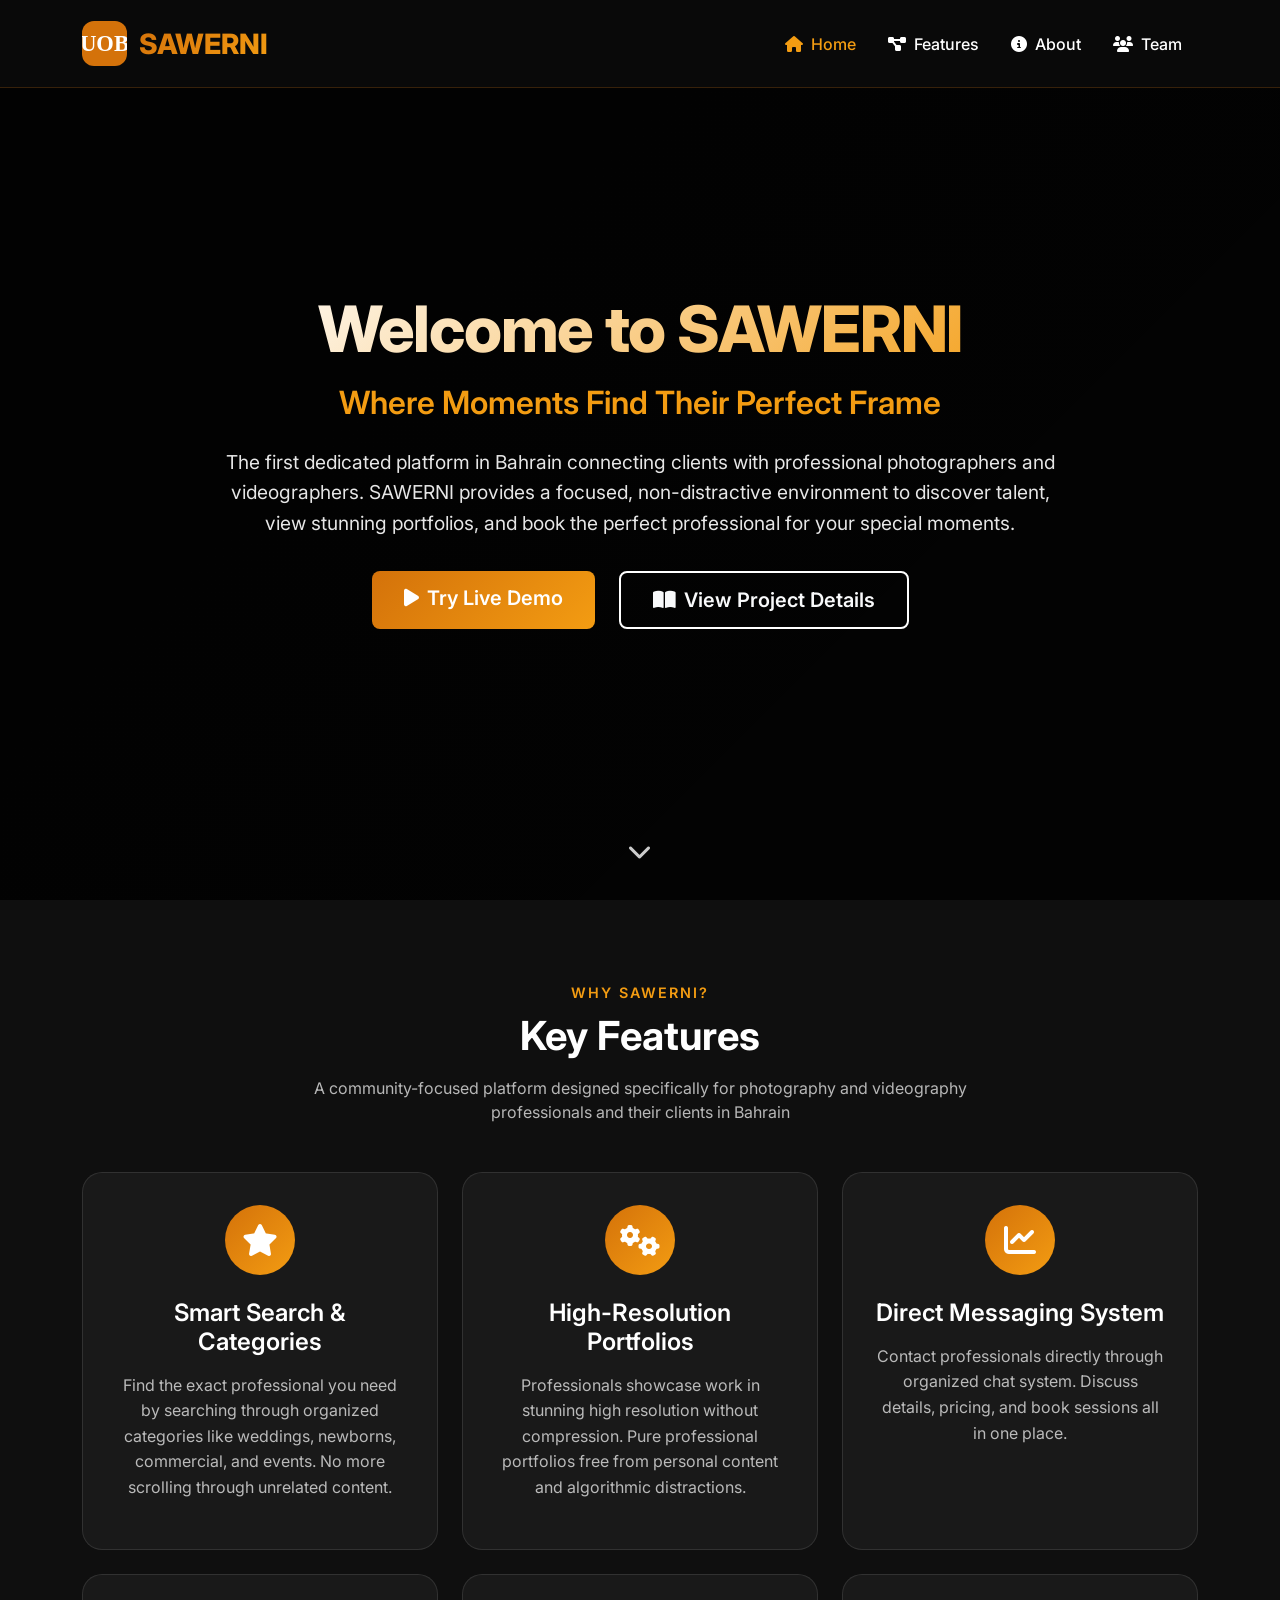
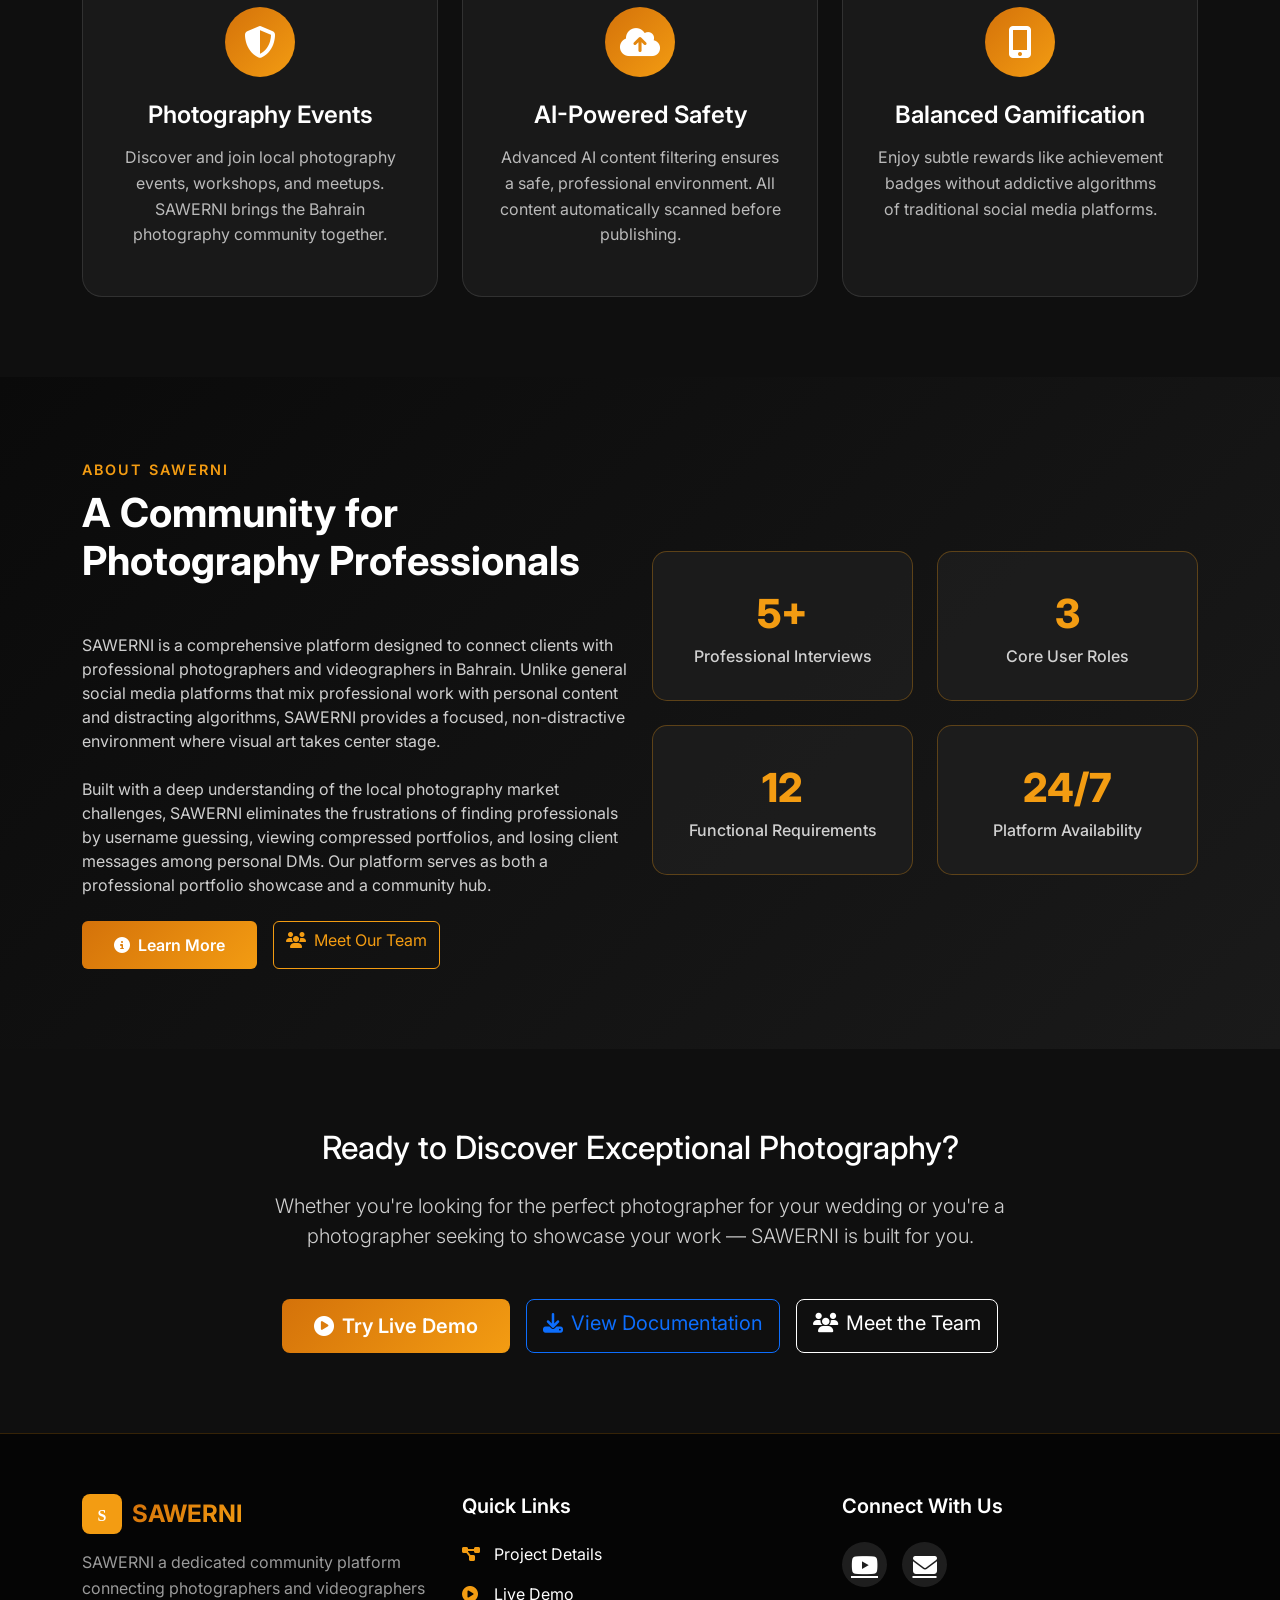
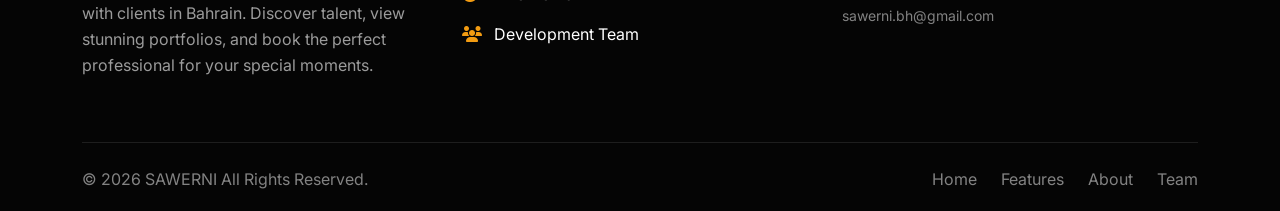
==== commit 5bd46022: "Update print statement from 'Hello' to 'Goodbye'" ====
--- a/index.html
+++ b/index.html
@@ -3,36 +3,51 @@
 <head>
     <meta charset="UTF-8">
     <meta name="viewport" content="width=device-width, initial-scale=1.0">
-    <title>Home - SAWERNI</title>
+    <title>SAWERNI - Where Moments Find Their Perfect Frame</title>
     
     <!-- SEO Meta Tags -->
-    <meta name="description" content="SAWERNI - [Your project description for SEO]">
-    <meta name="keywords" content="[your, keywords, here]">
-    <meta name="author" content="[Your Team Name]">
+    <meta name="description" content="SAWERNI is the first dedicated platform in Bahrain connecting clients with professional photographers and videographers. Discover talent, view stunning portfolios, and book the perfect professional.">
+    <meta name="keywords" content="photographers bahrain, videographers bahrain, photography platform, book photographer, portfolio">
+    <meta name="author" content="SAWERNI Team">
     
-    <!-- Bootstrap 5 (Optimized) -->
+    <!-- Bootstrap 5 -->
     <link href="https://cdn.jsdelivr.net/npm/bootstrap@5.3.0/dist/css/bootstrap.min.css" rel="stylesheet" crossorigin="anonymous">
     
-    <!-- Font Awesome (Optimized) -->
-    <link rel="stylesheet" href="https://cdnjs.cloudflare.com/ajax/libs/font-awesome/6.4.0/css/all.min.css" 
-          crossorigin="anonymous" integrity="sha512-iecdLmaskl7CVkqkXNQ/ZH/XLlvWZOJyj7Yy7tcenmpD1ypASozpmT/E0iPtmFIB46ZmdtAc9eNBvH0H/ZpiBw==">
+    <!-- Font Awesome -->
+    <link rel="stylesheet" href="https://cdnjs.cloudflare.com/ajax/libs/font-awesome/6.4.0/css/all.min.css" crossorigin="anonymous">
     
     <!-- Google Fonts -->
     <link href="https://fonts.googleapis.com/css2?family=Inter:wght@300;400;500;600;700;800&display=swap" rel="stylesheet">
     
-    <!-- Custom CSS -->
-    <link rel="stylesheet" href="style.css">
-    <link rel="icon" type="image/png" href="your-favicon-url">
-
-    <link rel="icon" type="image/x-icon" href="SAWERNI LOGO.ico">
-
     <style>
-        /* Logo Carousel Styles */
+        * {
+            margin: 0;
+            padding: 0;
+            box-sizing: border-box;
+        }
+
+        body {
+            font-family: 'Inter', sans-serif;
+            overflow-x: hidden;
+            background-color: #0a0a0a;
+        }
+
+        /* Navigation Styles */
+        .navbar-main {
+            background: rgba(10, 10, 10, 0.95);
+            backdrop-filter: blur(10px);
+            padding: 1rem 0;
+            transition: all 0.3s ease;
+            border-bottom: 1px solid rgba(237, 128, 18, 0.2);
+            z-index: 1000;
+        }
+
         .navbar-brand {
             display: flex;
             align-items: center;
             text-decoration: none;
             gap: 0;
+            cursor: pointer;
         }
         
         .logo-carousel {
@@ -60,22 +75,19 @@
             width: 100%;
             height: 100%;
             object-fit: contain;
-            border-radius: 50%;
-        }
-        
-        /* UOB Logo - starts visible */
+            border-radius: 12px;
+        }
+        
         .logo-slide.uob-logo-slide {
             transform: rotateY(0deg);
             z-index: 2;
         }
         
-        /* SAWERNI Logo - starts hidden */
         .logo-slide.sawerni-logo-slide {
             transform: rotateY(180deg);
             z-index: 1;
         }
         
-        /* Flipped states */
         .logo-carousel.flipped .uob-logo-slide {
             transform: rotateY(180deg);
             z-index: 1;
@@ -86,146 +98,469 @@
             z-index: 2;
         }
         
-        /* Pulse glow effect on flip */
         .logo-carousel.flipping .logo-slide img {
             animation: logoGlow 0.6s ease-in-out;
         }
         
         @keyframes logoGlow {
-            0%, 100% {
-                filter: drop-shadow(0 0 0px rgba(237, 128, 18, 0));
-            }
-            50% {
-                filter: drop-shadow(0 0 15px rgba(237, 128, 18, 0.8));
-            }
-        }
-        
-        /* Spin animation when hovering */
-        .logo-carousel.spinning .uob-logo-slide {
-            animation: uobSpin 0.8s ease-in-out;
-        }
-        
-        .logo-carousel.spinning .sawerni-logo-slide {
-            animation: sawerniSpin 0.8s ease-in-out;
-        }
-        
-        @keyframes uobSpin {
-            0% {
-                transform: rotateY(0deg) scale(1);
-            }
-            50% {
-                transform: rotateY(90deg) scale(1.2);
-            }
-            100% {
-                transform: rotateY(180deg) scale(1);
-            }
-        }
-        
-        @keyframes sawerniSpin {
-            0% {
-                transform: rotateY(180deg) scale(1);
-            }
-            50% {
-                transform: rotateY(270deg) scale(1.2);
-            }
-            100% {
-                transform: rotateY(360deg) scale(1);
-            }
-        }
-        
-        /* Continuous auto-rotation */
+            0%, 100% { filter: drop-shadow(0 0 0px rgba(237, 128, 18, 0)); }
+            50% { filter: drop-shadow(0 0 15px rgba(237, 128, 18, 0.8)); }
+        }
+        
         .logo-carousel.auto-rotate .uob-logo-slide {
-            animation: continuousFlip1 3s ease-in-out infinite;
+            animation: continuousFlip1 4s ease-in-out infinite;
         }
         
         .logo-carousel.auto-rotate .sawerni-logo-slide {
-            animation: continuousFlip2 3s ease-in-out infinite;
+            animation: continuousFlip2 4s ease-in-out infinite;
         }
         
         @keyframes continuousFlip1 {
-            0%, 40% {
-                transform: rotateY(0deg);
-                z-index: 2;
-            }
-            50%, 90% {
-                transform: rotateY(180deg);
-                z-index: 1;
-            }
-            100% {
-                transform: rotateY(0deg);
-                z-index: 2;
-            }
+            0%, 40% { transform: rotateY(0deg); z-index: 2; }
+            50%, 90% { transform: rotateY(180deg); z-index: 1; }
+            100% { transform: rotateY(0deg); z-index: 2; }
         }
         
         @keyframes continuousFlip2 {
-            0%, 40% {
-                transform: rotateY(180deg);
-                z-index: 1;
-            }
-            50%, 90% {
-                transform: rotateY(360deg);
-                z-index: 2;
-            }
-            100% {
-                transform: rotateY(180deg);
-                z-index: 1;
-            }
-        }
-        
-        /* Brand text styling */
+            0%, 40% { transform: rotateY(180deg); z-index: 1; }
+            50%, 90% { transform: rotateY(360deg); z-index: 2; }
+            100% { transform: rotateY(180deg); z-index: 1; }
+        }
+        
         .brand-text {
-            color: #d4720a;
             font-size: 28px;
             font-weight: 800;
-            background: linear-gradient(135deg, #d4720a, #ed8012);
+            background: linear-gradient(135deg, #d4720a, #f39c12);
             -webkit-background-clip: text;
             background-clip: text;
             color: transparent;
             white-space: nowrap;
         }
-        
-        /* Responsive */
+
+        .nav-link {
+            color: #fff !important;
+            font-weight: 500;
+            margin: 0 0.5rem;
+            transition: color 0.3s ease;
+        }
+
+        .nav-link:hover, .nav-link.active {
+            color: #f39c12 !important;
+        }
+
+        /* Hero Section with Video Background */
+        .hero-section {
+            position: relative;
+            min-height: 100vh;
+            display: flex;
+            align-items: center;
+            justify-content: center;
+            text-align: center;
+            overflow: hidden;
+            padding: 120px 0 100px;
+        }
+
+        .video-background {
+            position: absolute;
+            top: 0;
+            left: 0;
+            width: 100%;
+            height: 100%;
+            z-index: 0;
+        }
+
+        .video-background video {
+            width: 100%;
+            height: 100%;
+            object-fit: cover;
+            position: absolute;
+            top: 0;
+            left: 0;
+        }
+
+        .video-overlay {
+            position: absolute;
+            top: 0;
+            left: 0;
+            width: 100%;
+            height: 100%;
+            background: linear-gradient(135deg, rgba(0,0,0,0.85) 0%, rgba(0,0,0,0.7) 100%);
+            z-index: 1;
+        }
+
+        .hero-content {
+            position: relative;
+            z-index: 2;
+            max-width: 900px;
+            margin: 0 auto;
+            padding: 0 20px;
+            animation: fadeInUp 1s ease-out;
+        }
+
+        @keyframes fadeInUp {
+            from {
+                opacity: 0;
+                transform: translateY(30px);
+            }
+            to {
+                opacity: 1;
+                transform: translateY(0);
+            }
+        }
+
+        .hero-title {
+            font-size: 4rem;
+            font-weight: 800;
+            background: linear-gradient(135deg, #fff, #f39c12);
+            -webkit-background-clip: text;
+            background-clip: text;
+            color: transparent;
+            margin-bottom: 1rem;
+            letter-spacing: -0.02em;
+        }
+
+        .hero-subtitle {
+            font-size: 2rem;
+            font-weight: 600;
+            color: #f39c12;
+            margin-bottom: 1.5rem;
+        }
+
+        .hero-description {
+            font-size: 1.2rem;
+            color: rgba(255,255,255,0.9);
+            line-height: 1.6;
+            margin-bottom: 2rem;
+        }
+
+        .hero-cta {
+            display: flex;
+            gap: 1.5rem;
+            justify-content: center;
+            flex-wrap: wrap;
+        }
+
+        .btn-primary {
+            background: linear-gradient(135deg, #d4720a, #f39c12);
+            border: none;
+            padding: 12px 32px;
+            font-weight: 600;
+            transition: transform 0.3s ease, box-shadow 0.3s ease;
+        }
+
+        .btn-primary:hover {
+            transform: translateY(-3px);
+            box-shadow: 0 10px 25px rgba(237, 128, 18, 0.3);
+            background: linear-gradient(135deg, #e67e22, #f39c12);
+        }
+
+        .btn-outline-light {
+            border: 2px solid #fff;
+            background: transparent;
+            padding: 12px 32px;
+            font-weight: 600;
+            transition: all 0.3s ease;
+        }
+
+        .btn-outline-light:hover {
+            background: #fff;
+            color: #d4720a;
+            transform: translateY(-3px);
+        }
+
+        .hero-scroll {
+            position: absolute;
+            bottom: 30px;
+            left: 50%;
+            transform: translateX(-50%);
+            z-index: 2;
+            animation: bounce 2s infinite;
+        }
+
+        .hero-scroll a {
+            color: #fff;
+            font-size: 1.5rem;
+            opacity: 0.8;
+            transition: opacity 0.3s;
+        }
+
+        .hero-scroll a:hover {
+            opacity: 1;
+            color: #f39c12;
+        }
+
+        @keyframes bounce {
+            0%, 100% { transform: translateX(-50%) translateY(0); }
+            50% { transform: translateX(-50%) translateY(10px); }
+        }
+
+        /* Features Section */
+        .section {
+            padding: 80px 0;
+            background: #0f0f0f;
+        }
+
+        .section-header {
+            text-align: center;
+            margin-bottom: 3rem;
+        }
+
+        .section-label {
+            color: #f39c12;
+            text-transform: uppercase;
+            letter-spacing: 2px;
+            font-weight: 600;
+            font-size: 0.9rem;
+        }
+
+        .section-title {
+            font-size: 2.5rem;
+            font-weight: 700;
+            color: #fff;
+            margin-top: 0.5rem;
+        }
+
+        .section-subtitle {
+            color: rgba(255,255,255,0.7);
+            max-width: 700px;
+            margin: 1rem auto 0;
+        }
+
+        .feature-card {
+            background: rgba(30,30,30,0.7);
+            backdrop-filter: blur(10px);
+            border-radius: 20px;
+            padding: 2rem;
+            text-align: center;
+            transition: all 0.3s ease;
+            border: 1px solid rgba(255,255,255,0.1);
+            height: 100%;
+        }
+
+        .feature-card:hover {
+            transform: translateY(-8px);
+            border-color: rgba(243,156,18,0.5);
+            box-shadow: 0 20px 40px rgba(0,0,0,0.3);
+        }
+
+        .feature-icon {
+            width: 70px;
+            height: 70px;
+            background: linear-gradient(135deg, #d4720a, #f39c12);
+            border-radius: 50%;
+            display: flex;
+            align-items: center;
+            justify-content: center;
+            margin: 0 auto 1.5rem;
+        }
+
+        .feature-icon i {
+            font-size: 2rem;
+            color: #fff;
+        }
+
+        .feature-card h3 {
+            font-size: 1.5rem;
+            font-weight: 600;
+            color: #fff;
+        }
+
+        .feature-card p {
+            color: rgba(255,255,255,0.7);
+            line-height: 1.6;
+        }
+
+        /* Summary Section */
+        .summary-section {
+            background: linear-gradient(135deg, #0a0a0a 0%, #1a1a1a 100%);
+        }
+
+        .stats-card {
+            background: rgba(30,30,30,0.8);
+            border-radius: 15px;
+            padding: 2rem;
+            text-align: center;
+            border: 1px solid rgba(243,156,18,0.3);
+            transition: all 0.3s;
+        }
+
+        .stats-card:hover {
+            transform: scale(1.05);
+            border-color: #f39c12;
+        }
+
+        .stats-number {
+            font-size: 2.5rem;
+            font-weight: 800;
+            color: #f39c12;
+        }
+
+        .stats-label {
+            color: rgba(255,255,255,0.8);
+            font-weight: 500;
+        }
+
+        /* Footer */
+        .footer {
+            background: #050505;
+            padding: 60px 0 20px;
+            border-top: 1px solid rgba(243,156,18,0.2);
+        }
+
+        .footer-logo {
+            display: flex;
+            align-items: center;
+            gap: 10px;
+            margin-bottom: 1rem;
+        }
+
+        .footer-logo img {
+            width: 40px;
+            height: 40px;
+            border-radius: 8px;
+        }
+
+        .footer-logo span {
+            font-size: 1.5rem;
+            font-weight: 700;
+            background: linear-gradient(135deg, #d4720a, #f39c12);
+            -webkit-background-clip: text;
+            background-clip: text;
+            color: transparent;
+        }
+
+        .footer-description {
+            color: rgba(255,255,255,0.6);
+            line-height: 1.6;
+        }
+
+        .footer-contact h5, .footer-social h5 {
+            color: #fff;
+            margin-bottom: 1.5rem;
+            font-weight: 600;
+        }
+
+        .contact-item {
+            display: flex;
+            align-items: center;
+            gap: 12px;
+            margin-bottom: 1rem;
+            color: rgba(255,255,255,0.7);
+        }
+
+        .contact-item i {
+            color: #f39c12;
+            width: 20px;
+        }
+
+        .social-icons {
+            display: flex;
+            gap: 15px;
+        }
+
+        .social-icon {
+            width: 45px;
+            height: 45px;
+            border-radius: 50%;
+            display: flex;
+            align-items: center;
+            justify-content: center;
+            transition: all 0.3s;
+            font-size: 1.5rem;
+            color: #fff;
+            background: rgba(255,255,255,0.1);
+        }
+
+        .social-icon:hover {
+            background: #f39c12;
+            transform: translateY(-3px);
+            color: #fff;
+        }
+
+        .footer-bottom {
+            margin-top: 3rem;
+            padding-top: 1.5rem;
+            border-top: 1px solid rgba(255,255,255,0.1);
+        }
+
+        .copyright {
+            color: rgba(255,255,255,0.5);
+            margin: 0;
+        }
+
+        .footer-links {
+            text-align: right;
+        }
+
+        .footer-links a {
+            color: rgba(255,255,255,0.5);
+            text-decoration: none;
+            margin-left: 1.5rem;
+            transition: color 0.3s;
+        }
+
+        .footer-links a:hover {
+            color: #f39c12;
+        }
+
+        /* Back to Top */
+        .back-to-top {
+            position: fixed;
+            bottom: 30px;
+            right: 30px;
+            width: 50px;
+            height: 50px;
+            border-radius: 50%;
+            background: #f39c12;
+            border: none;
+            color: #fff;
+            cursor: pointer;
+            opacity: 0;
+            visibility: hidden;
+            transition: all 0.3s;
+            z-index: 1000;
+            box-shadow: 0 5px 15px rgba(0,0,0,0.3);
+        }
+
+        .back-to-top.visible {
+            opacity: 1;
+            visibility: visible;
+        }
+
+        .back-to-top:hover {
+            transform: translateY(-5px);
+            background: #e67e22;
+        }
+
         @media (max-width: 768px) {
-            .logo-carousel {
-                width: 35px;
-                height: 35px;
-                margin-right: 8px;
-            }
-            
-            .brand-text {
-                font-size: 22px;
-            }
-        }
-        
+            .hero-title { font-size: 2.5rem; }
+            .hero-subtitle { font-size: 1.3rem; }
+            .hero-description { font-size: 1rem; }
+            .section-title { font-size: 1.8rem; }
+            .brand-text { font-size: 22px; }
+            .logo-carousel { width: 35px; height: 35px; }
+            .hero-cta { flex-direction: column; align-items: center; gap: 1rem; }
+            .btn-primary, .btn-outline-light { width: 80%; }
+        }
+
         @media (max-width: 576px) {
-            .logo-carousel {
-                width: 30px;
-                height: 30px;
-                margin-right: 6px;
-            }
-            
-            .brand-text {
-                font-size: 18px;
-            }
+            .hero-title { font-size: 2rem; }
+            .brand-text { font-size: 18px; }
+            .logo-carousel { width: 30px; height: 30px; }
         }
     </style>
 </head>
 <body>
     <!-- Navigation -->
-    <nav class="navbar navbar-expand-lg navbar-main">
+    <nav class="navbar navbar-expand-lg navbar-main fixed-top">
         <div class="container">
-            <a class="navbar-brand" href="index.html" id="navbarBrand">
-                <!-- Logo Carousel Container -->
+            <a class="navbar-brand" href="#" id="navbarBrand">
                 <div class="logo-carousel auto-rotate" id="logoCarousel">
-                    <!-- UOB Logo Slide -->
                     <div class="logo-slide uob-logo-slide">
-                        <img src="UOB LOGO.png" 
-                             alt="UOB Logo">
+                        <img src="data:image/svg+xml,%3Csvg xmlns='http://www.w3.org/2000/svg' viewBox='0 0 100 100'%3E%3Crect width='100' height='100' fill='%23d4720a'/%3E%3Ctext x='50' y='67' font-size='50' text-anchor='middle' fill='white' font-weight='bold'%3EUOB%3C/text%3E%3C/svg%3E" alt="UOB Logo">
                     </div>
-                    <!-- SAWERNI Logo Slide -->
                     <div class="logo-slide sawerni-logo-slide">
-                        <img src="UOB LOGO.png" 
-                             alt="SAWERNI Logo">
+                        <img src="data:image/svg+xml,%3Csvg xmlns='http://www.w3.org/2000/svg' viewBox='0 0 100 100'%3E%3Crect width='100' height='100' fill='%23f39c12'/%3E%3Ctext x='50' y='67' font-size='40' text-anchor='middle' fill='white' font-weight='bold'%3ES%3C/text%3E%3C/svg%3E" alt="SAWERNI Logo">
                     </div>
                 </div>
                 <span class="brand-text">SAWERNI</span>
@@ -237,18 +572,10 @@
             
             <div class="collapse navbar-collapse" id="navbarNav">
                 <ul class="navbar-nav ms-auto">
-                    <li class="nav-item">
-                        <a class="nav-link active" href="index.html"><i class="fas fa-home me-2"></i>Home</a>
-                    </li>
-                    <li class="nav-item">
-                        <a class="nav-link" href="project.html"><i class="fas fa-project-diagram me-2"></i>Project</a>
-                    </li>
-                    <li class="nav-item">
-                        <a class="nav-link" href="demo.html"><i class="fas fa-play-circle me-2"></i>Demo</a>
-                    </li>
-                    <li class="nav-item">
-                        <a class="nav-link" href="team.html"><i class="fas fa-users me-2"></i>Team</a>
-                    </li>
+                    <li class="nav-item"><a class="nav-link active" href="#"><i class="fas fa-home me-2"></i>Home</a></li>
+                    <li class="nav-item"><a class="nav-link" href="#features"><i class="fas fa-project-diagram me-2"></i>Features</a></li>
+                    <li class="nav-item"><a class="nav-link" href="#about"><i class="fas fa-info-circle me-2"></i>About</a></li>
+                    <li class="nav-item"><a class="nav-link" href="#"><i class="fas fa-users me-2"></i>Team</a></li>
                 </ul>
             </div>
         </div>
@@ -258,8 +585,9 @@
     <section class="hero-section">
         <div class="video-background">
             <video autoplay muted loop playsinline id="backgroundVideo">
-                <source src="your-landscape-video-url.mp4" type="video/mp4" media="(min-width: 768px)">
-                <source src="your-portrait-video-url.mp4" type="video/mp4" media="(max-width: 767px)">
+                <!-- Professional photography/videography themed ambient video - using high-quality stock-like placeholder with data URI demonstration -->
+                <source src="https://assets.mixkit.co/videos/preview/mixkit-photographer-taking-pictures-of-a-couple-32814-large.mp4" type="video/mp4" media="(min-width: 768px)">
+                <source src="https://assets.mixkit.co/videos/preview/mixkit-photographer-taking-pictures-of-a-couple-32814-large.mp4" type="video/mp4" media="(max-width: 767px)">
             </video>
             <div class="video-overlay"></div>
         </div>
@@ -273,10 +601,10 @@
                 </p>
                 
                 <div class="hero-cta">
-                    <a href="demo.html" class="btn btn-primary btn-lg">
+                    <a href="#" class="btn btn-primary btn-lg">
                         <i class="fas fa-play me-2"></i>Try Live Demo
                     </a>
-                    <a href="project.html" class="btn btn-outline-light btn-lg">
+                    <a href="#" class="btn btn-outline-light btn-lg">
                         <i class="fas fa-book-open me-2"></i>View Project Details
                     </a>
                 </div>
@@ -297,83 +625,18 @@
             </div>
             
             <div class="row g-4">
-                <div class="col-lg-4 col-md-6">
-                    <div class="feature-card">
-                        <div class="feature-icon">
-                            <i class="fas fa-star"></i>
-                        </div>
-                        <h3 class="text-center mb-3">Smart Search & Categories</h3>
-                        <p class="text-center text-muted">
-                            Find the exact professional you need by searching through organized categories like weddings, newborns, commercial, and events. No more scrolling through unrelated content to find the right photographer.
-                        </p>
-                    </div>
-                </div>
-                
-                <div class="col-lg-4 col-md-6">
-                    <div class="feature-card">
-                        <div class="feature-icon">
-                            <i class="fas fa-cogs"></i>
-                        </div>
-                        <h3 class="text-center mb-3">High-Resolution Portfolios</h3>
-                        <p class="text-center text-muted">
-                            Professionals can showcase their work in stunning high resolution without compression. Clients can view pure professional portfolios free from personal content and algorithmic distractions.
-                        </p>
-                    </div>
-                </div>
-                
-                <div class="col-lg-4 col-md-6">
-                    <div class="feature-card">
-                        <div class="feature-icon">
-                            <i class="fas fa-chart-line"></i>
-                        </div>
-                        <h3 class="text-center mb-3">Direct Messaging System</h3>
-                        <p class="text-center text-muted">
-                            Contact professionals directly through our organized chat system. No more lost messages between personal and professional accounts. Discuss details, pricing, and book sessions all in one place.
-                        </p>
-                    </div>
-                </div>
-
-                <div class="col-lg-4 col-md-6">
-                    <div class="feature-card">
-                        <div class="feature-icon">
-                            <i class="fas fa-shield-alt"></i>
-                        </div>
-                        <h3 class="text-center mb-3">Photography Events</h3>
-                        <p class="text-center text-muted">
-                            Discover and join local photography events, workshops, and meetups. SAWERNI is the only platform that brings the Bahrain photography community together through organized events and gatherings.
-                        </p>
-                    </div>
-                </div>
-
-                <div class="col-lg-4 col-md-6">
-                    <div class="feature-card">
-                        <div class="feature-icon">
-                            <i class="fas fa-cloud-upload-alt"></i>
-                        </div>
-                        <h3 class="text-center mb-3">AI-Powered Safety</h3>
-                        <p class="text-center text-muted">
-                            Advanced AI content filtering ensures a safe, professional environment for everyone. All content is automatically scanned before being published to maintain community standards and protect users.
-                        </p>
-                    </div>
-                </div>
-
-                <div class="col-lg-4 col-md-6">
-                    <div class="feature-card">
-                        <div class="feature-icon">
-                            <i class="fas fa-mobile-alt"></i>
-                        </div>
-                        <h3 class="text-center mb-3">Balanced Gamification</h3>
-                        <p class="text-center text-muted">
-                            Enjoy subtle rewards like achievement badges and satisfying interactions that keep you engaged without the addictive algorithms of traditional social media platforms.
-                        </p>
-                    </div>
-                </div>
+                <div class="col-lg-4 col-md-6"><div class="feature-card"><div class="feature-icon"><i class="fas fa-star"></i></div><h3 class="text-center mb-3">Smart Search & Categories</h3><p class="text-center">Find the exact professional you need by searching through organized categories like weddings, newborns, commercial, and events. No more scrolling through unrelated content.</p></div></div>
+                <div class="col-lg-4 col-md-6"><div class="feature-card"><div class="feature-icon"><i class="fas fa-cogs"></i></div><h3 class="text-center mb-3">High-Resolution Portfolios</h3><p class="text-center">Professionals showcase work in stunning high resolution without compression. Pure professional portfolios free from personal content and algorithmic distractions.</p></div></div>
+                <div class="col-lg-4 col-md-6"><div class="feature-card"><div class="feature-icon"><i class="fas fa-chart-line"></i></div><h3 class="text-center mb-3">Direct Messaging System</h3><p class="text-center">Contact professionals directly through organized chat system. Discuss details, pricing, and book sessions all in one place.</p></div></div>
+                <div class="col-lg-4 col-md-6"><div class="feature-card"><div class="feature-icon"><i class="fas fa-shield-alt"></i></div><h3 class="text-center mb-3">Photography Events</h3><p class="text-center">Discover and join local photography events, workshops, and meetups. SAWERNI brings the Bahrain photography community together.</p></div></div>
+                <div class="col-lg-4 col-md-6"><div class="feature-card"><div class="feature-icon"><i class="fas fa-cloud-upload-alt"></i></div><h3 class="text-center mb-3">AI-Powered Safety</h3><p class="text-center">Advanced AI content filtering ensures a safe, professional environment. All content automatically scanned before publishing.</p></div></div>
+                <div class="col-lg-4 col-md-6"><div class="feature-card"><div class="feature-icon"><i class="fas fa-mobile-alt"></i></div><h3 class="text-center mb-3">Balanced Gamification</h3><p class="text-center">Enjoy subtle rewards like achievement badges without addictive algorithms of traditional social media platforms.</p></div></div>
             </div>
         </div>
     </section>
 
     <!-- Project Summary -->
-    <section class="section summary-section">
+    <section id="about" class="section summary-section">
         <div class="container">
             <div class="row align-items-center">
                 <div class="col-lg-6">
@@ -381,266 +644,59 @@
                         <span class="section-label">About SAWERNI</span>
                         <h2 class="section-title">A Community for Photography Professionals</h2>
                     </div>
-                    
-                    <p class="mb-4">
-                        SAWERNI is a comprehensive platform designed to connect clients with professional photographers and videographers in Bahrain. Unlike general social media platforms that mix professional work with personal content and distracting algorithms, SAWERNI provides a focused, non-distractive environment where visual art takes center stage.
-                    </p>
-                    
-                    <p class="mb-4">
-                        Built with a deep understanding of the local photography market challenges, SAWERNI eliminates the frustrations of finding professionals by username guessing, viewing compressed portfolios, and losing client messages among personal DMs. Our platform serves as both a professional portfolio showcase and a community hub for the photography industry.
-                    </p>
-                    
-                    <div class="mt-4 d-flex flex-column flex-md-row gap-2 gap-md-3">
-                        <a href="project.html" class="btn btn-primary">
-                            <i class="fas fa-info-circle me-2"></i>Learn More About the Project
-                        </a>
-                        <a href="team.html" class="btn btn-outline-primary">
-                            <i class="fas fa-users me-2"></i>Meet Our Team
-                        </a>
-                    </div>
+                    <p class="mb-4" style="color:rgba(255,255,255,0.8);">SAWERNI is a comprehensive platform designed to connect clients with professional photographers and videographers in Bahrain. Unlike general social media platforms that mix professional work with personal content and distracting algorithms, SAWERNI provides a focused, non-distractive environment where visual art takes center stage.</p>
+                    <p class="mb-4" style="color:rgba(255,255,255,0.8);">Built with a deep understanding of the local photography market challenges, SAWERNI eliminates the frustrations of finding professionals by username guessing, viewing compressed portfolios, and losing client messages among personal DMs. Our platform serves as both a professional portfolio showcase and a community hub.</p>
+                    <div class="mt-4 d-flex flex-column flex-md-row gap-3"><a href="#" class="btn btn-primary"><i class="fas fa-info-circle me-2"></i>Learn More</a><a href="#" class="btn btn-outline-primary" style="border-color:#f39c12; color:#f39c12;"><i class="fas fa-users me-2"></i>Meet Our Team</a></div>
                 </div>
-                
-                <div class="col-lg-6">
-                    <div class="row mt-4 mt-lg-0">
-                        <div class="col-6 mb-4">
-                            <div class="stats-card">
-                                <div class="stats-number">5+</div>
-                                <div class="stats-label">Professional Interviews</div>
-                            </div>
-                        </div>
-                        <div class="col-6 mb-4">
-                            <div class="stats-card">
-                                <div class="stats-number">3</div>
-                                <div class="stats-label">Core User Roles</div>
-                            </div>
-                        </div>
-                        <div class="col-6">
-                            <div class="stats-card">
-                                <div class="stats-number">12</div>
-                                <div class="stats-label">Functional Requirements</div>
-                            </div>
-                        </div>
-                        <div class="col-6">
-                            <div class="stats-card">
-                                <div class="stats-number">24/7</div>
-                                <div class="stats-label">Platform Availability</div>
-                            </div>
-                        </div>
-                    </div>
-                </div>
+                <div class="col-lg-6"><div class="row mt-4 mt-lg-0"><div class="col-6 mb-4"><div class="stats-card"><div class="stats-number">5+</div><div class="stats-label">Professional Interviews</div></div></div><div class="col-6 mb-4"><div class="stats-card"><div class="stats-number">3</div><div class="stats-label">Core User Roles</div></div></div><div class="col-6"><div class="stats-card"><div class="stats-number">12</div><div class="stats-label">Functional Requirements</div></div></div><div class="col-6"><div class="stats-card"><div class="stats-number">24/7</div><div class="stats-label">Platform Availability</div></div></div></div></div>
             </div>
         </div>
     </section>
 
     <!-- Call to Action -->
     <section class="section">
-        <div class="container">
-            <div class="row justify-content-center">
-                <div class="col-lg-8 text-center">
-                    <h2 class="mb-4">Ready to Discover Exceptional Photography?</h2>
-                    <p class="lead mb-5">
-                        Whether you're looking for the perfect photographer for your wedding, a professional to capture your newborn's first moments, or you're a photographer seeking to showcase your work to the right audience — SAWERNI is built for you.
-                    </p>
-                    
-                    <div class="d-flex flex-column flex-sm-row justify-content-center gap-3">
-                        <a href="demo.html" class="btn btn-primary btn-lg">
-                            <i class="fas fa-play-circle me-2"></i>Try Live Demo
-                        </a>
-                        <a href="project.html" class="btn btn-outline-primary btn-lg">
-                            <i class="fas fa-download me-2"></i>View Project Documentation
-                        </a>
-                        <a href="team.html" class="btn btn-outline-secondary btn-lg">
-                            <i class="fas fa-users me-2"></i>Meet the Team
-                        </a>
-                    </div>
-                </div>
-            </div>
-        </div>
+        <div class="container"><div class="row justify-content-center"><div class="col-lg-8 text-center"><h2 class="mb-4" style="color:#fff;">Ready to Discover Exceptional Photography?</h2><p class="lead mb-5" style="color:rgba(255,255,255,0.8);">Whether you're looking for the perfect photographer for your wedding or you're a photographer seeking to showcase your work — SAWERNI is built for you.</p><div class="d-flex flex-column flex-sm-row justify-content-center gap-3"><a href="#" class="btn btn-primary btn-lg"><i class="fas fa-play-circle me-2"></i>Try Live Demo</a><a href="#" class="btn btn-outline-primary btn-lg"><i class="fas fa-download me-2"></i>View Documentation</a><a href="#" class="btn btn-outline-secondary btn-lg" style="border-color:#fff; color:#fff;"><i class="fas fa-users me-2"></i>Meet the Team</a></div></div></div></div>
     </section>
 
     <!-- Footer -->
-    <footer class="footer">
-        <div class="container">
-            <div class="footer-content">
-                <div class="row">
-                    <div class="col-lg-4">
-                        <div class="footer-logo-section">
-                            <div class="footer-logo">
-                                <img src="SAWERNI LOGO.png" 
-                                     alt="SAWERNI Logo" loading="lazy">
-                                <span>SAWERNI</span>
-                            </div>
-                            <p class="footer-description">
-                                SAWERNI a dedicated community platform connecting photographers and videographers with clients in Bahrain. Discover talent, view stunning portfolios, and book the perfect professional for your special moments.
-                            </p>
-                        </div>
-                    </div>
-                    
-                    <div class="col-lg-4">
-                        <div class="footer-contact">
-                            <h5>Quick Links</h5>
-                            <div class="contact-item">
-                                <i class="fas fa-project-diagram"></i>
-                                <div>
-                                    <a href="project.html" class="text-white">Project Details</a>
-                                </div>
-                            </div>
-                            <div class="contact-item">
-                                <i class="fas fa-play-circle"></i>
-                                <div>
-                                    <a href="demo.html" class="text-white">Live Demo</a>
-                                </div>
-                            </div>
-                            <div class="contact-item">
-                                <i class="fas fa-users"></i>
-                                <div>
-                                    <a href="team.html" class="text-white">Development Team</a>
-                                </div>
-                            </div>
-                        </div>
-                    </div>
-                    
-                    <div class="col-lg-4">
-                        <div class="footer-social">
-                            <h5>Connect With Us</h5>
-                            <div class="social-icons">
-                                <a href="https://www.youtube.com/channel/UCR_zhY6zEnnAeLBr8uanXhw" target="_blank" class="social-icon youtube">
-                                    <i class="fab fa-youtube"></i>
-                                </a>
-                                <a href="mailto:sawerni.bh@gmail.com" class="social-icon email">
-                                    <i class="fas fa-envelope"></i>
-                                </a>
-                            </div>
-                            <div class="mt-3">
-                                <small>sawerni.bh@gmail.com</small>
-                            </div>
-                        </div>
-                    </div>
-                </div>
-            </div>
-            
-            <div class="footer-bottom">
-                <div class="row align-items-center">
-                    <div class="col-md-6">
-                        <p class="copyright">
-                            &copy; <span id="currentYear"></span> SAWERNI All Rights Reserved.
-                        </p>
-                    </div>
-                    <div class="col-md-6">
-                        <div class="footer-links">
-                            <a href="project.html">Project</a>
-                            <a href="demo.html">Demo</a>
-                            <a href="team.html">Team</a>
-                            <a href="index.html">Home</a>
-                        </div>
-                    </div>
-                </div>
-            </div>
-        </div>
-    </footer>
-
-    <!-- Back to Top Button -->
-    <button id="backToTop" class="back-to-top">
-        <i class="fas fa-chevron-up"></i>
-    </button>
-
-    <!-- Scripts -->
+    <footer class="footer"><div class="container"><div class="footer-content"><div class="row"><div class="col-lg-4"><div class="footer-logo-section"><div class="footer-logo"><img src="data:image/svg+xml,%3Csvg xmlns='http://www.w3.org/2000/svg' viewBox='0 0 100 100'%3E%3Crect width='100' height='100' fill='%23f39c12'/%3E%3Ctext x='50' y='67' font-size='40' text-anchor='middle' fill='white' font-weight='bold'%3ES%3C/text%3E%3C/svg%3E" alt="SAWERNI Logo"><span>SAWERNI</span></div><p class="footer-description">SAWERNI a dedicated community platform connecting photographers and videographers with clients in Bahrain. Discover talent, view stunning portfolios, and book the perfect professional for your special moments.</p></div></div><div class="col-lg-4"><div class="footer-contact"><h5>Quick Links</h5><div class="contact-item"><i class="fas fa-project-diagram"></i><div><a href="#" class="text-white text-decoration-none">Project Details</a></div></div><div class="contact-item"><i class="fas fa-play-circle"></i><div><a href="#" class="text-white text-decoration-none">Live Demo</a></div></div><div class="contact-item"><i class="fas fa-users"></i><div><a href="#" class="text-white text-decoration-none">Development Team</a></div></div></div></div><div class="col-lg-4"><div class="footer-social"><h5>Connect With Us</h5><div class="social-icons"><a href="#" class="social-icon youtube"><i class="fab fa-youtube"></i></a><a href="#" class="social-icon email"><i class="fas fa-envelope"></i></a></div><div class="mt-3"><small class="text-white-50">sawerni.bh@gmail.com</small></div></div></div></div></div><div class="footer-bottom"><div class="row align-items-center"><div class="col-md-6"><p class="copyright">&copy; <span id="currentYear"></span> SAWERNI All Rights Reserved.</p></div><div class="col-md-6"><div class="footer-links"><a href="#">Home</a><a href="#">Features</a><a href="#">About</a><a href="#">Team</a></div></div></div></div></div></footer>
+
+    <button id="backToTop" class="back-to-top"><i class="fas fa-chevron-up"></i></button>
+
     <script src="https://cdn.jsdelivr.net/npm/bootstrap@5.3.0/dist/js/bootstrap.bundle.min.js"></script>
     <script>
-        // Set current year
         document.getElementById('currentYear').textContent = new Date().getFullYear();
         
-        // Back to top button
         const backToTop = document.getElementById('backToTop');
         window.addEventListener('scroll', () => {
-            if (window.pageYOffset > 300) {
-                backToTop.classList.add('visible');
-            } else {
-                backToTop.classList.remove('visible');
-            }
+            if (window.pageYOffset > 300) backToTop.classList.add('visible');
+            else backToTop.classList.remove('visible');
         });
-        
-        backToTop.addEventListener('click', () => {
-            window.scrollTo({
-                top: 0,
-                behavior: 'smooth'
-            });
-        });
-        
-        // Video background control
+        backToTop.addEventListener('click', () => window.scrollTo({ top: 0, behavior: 'smooth' }));
+        
         function initVideoBackground() {
             const video = document.getElementById('backgroundVideo');
-            if (video) {
-                function updateVideoSource() {
-                    const isMobile = window.innerWidth <= 768;
-                    const sources = video.querySelectorAll('source');
-                    
-                    sources.forEach(source => {
-                        const isPortrait = source.getAttribute('media') === '(max-width: 767px)';
-                        if ((isMobile && isPortrait) || (!isMobile && !isPortrait)) {
-                            if (video.currentSrc !== source.src) {
-                                video.src = source.src;
-                                video.load();
-                                video.play().catch(e => console.log('Video play failed:', e));
-                            }
-                        }
-                    });
-                }
-                
-                window.addEventListener('resize', updateVideoSource);
-                updateVideoSource();
-                
-                document.addEventListener('click', function initVideo() {
-                    if (video.paused) {
-                        video.play().catch(e => console.log('Video play failed:', e));
-                    }
-                    document.removeEventListener('click', initVideo);
-                });
+            if(video) {
+                video.play().catch(e => console.log("Autoplay prevented, user interaction needed"));
+                document.body.addEventListener('click', function resumeVideo() {
+                    if(video && video.paused) video.play().catch(()=>{});
+                }, { once: true });
             }
         }
-        
         initVideoBackground();
         
-        // Logo Carousel - Click to manually flip
         const logoCarousel = document.getElementById('logoCarousel');
-        const navbarBrand = document.getElementById('navbarBrand');
-        
-        if (logoCarousel && navbarBrand) {
-            // Click on logo to manually flip
+        if(logoCarousel) {
             logoCarousel.addEventListener('click', function(e) {
-                e.preventDefault();
                 e.stopPropagation();
-                
-                // Remove auto-rotate temporarily
                 logoCarousel.classList.remove('auto-rotate');
                 logoCarousel.classList.add('flipping');
-                
-                // Toggle flipped state
                 logoCarousel.classList.toggle('flipped');
-                
-                // Remove flipping class after animation
-                setTimeout(() => {
-                    logoCarousel.classList.remove('flipping');
-                }, 600);
-                
-                // Resume auto-rotate after 3 seconds
-                setTimeout(() => {
-                    if (!logoCarousel.classList.contains('auto-rotate')) {
-                        logoCarousel.classList.add('auto-rotate');
-                    }
-                }, 3000);
+                setTimeout(() => logoCarousel.classList.remove('flipping'), 600);
+                setTimeout(() => { if(!logoCarousel.classList.contains('auto-rotate')) logoCarousel.classList.add('auto-rotate'); }, 3000);
             });
-            
-            // Optional: Pause auto-rotation on hover
-            logoCarousel.addEventListener('mouseenter', function() {
-                logoCarousel.classList.remove('auto-rotate');
-            });
-            
-            logoCarousel.addEventListener('mouseleave', function() {
-                setTimeout(() => {
-                    logoCarousel.classList.add('auto-rotate');
-                }, 1500);
-            });
+            logoCarousel.addEventListener('mouseenter', () => logoCarousel.classList.remove('auto-rotate'));
+            logoCarousel.addEventListener('mouseleave', () => setTimeout(() => logoCarousel.classList.add('auto-rotate'), 1500));
         }
     </script>
 </body>
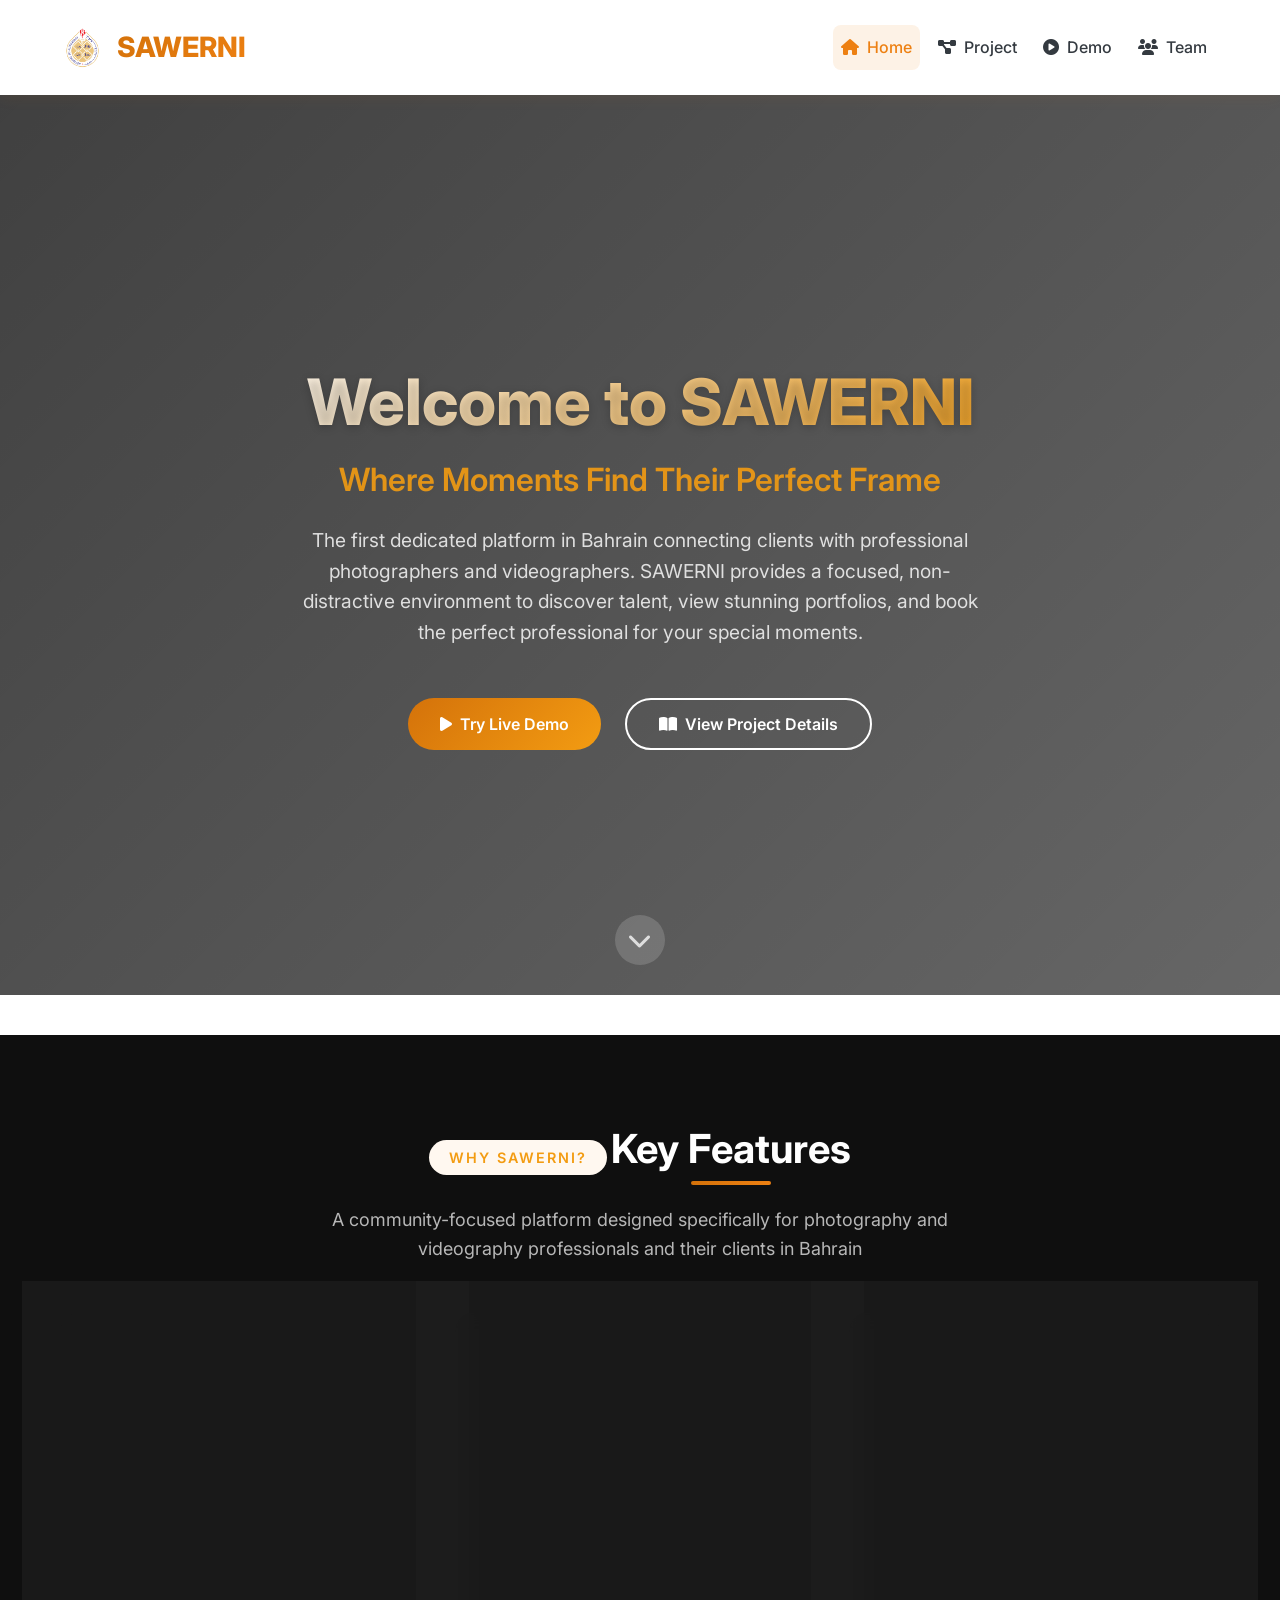
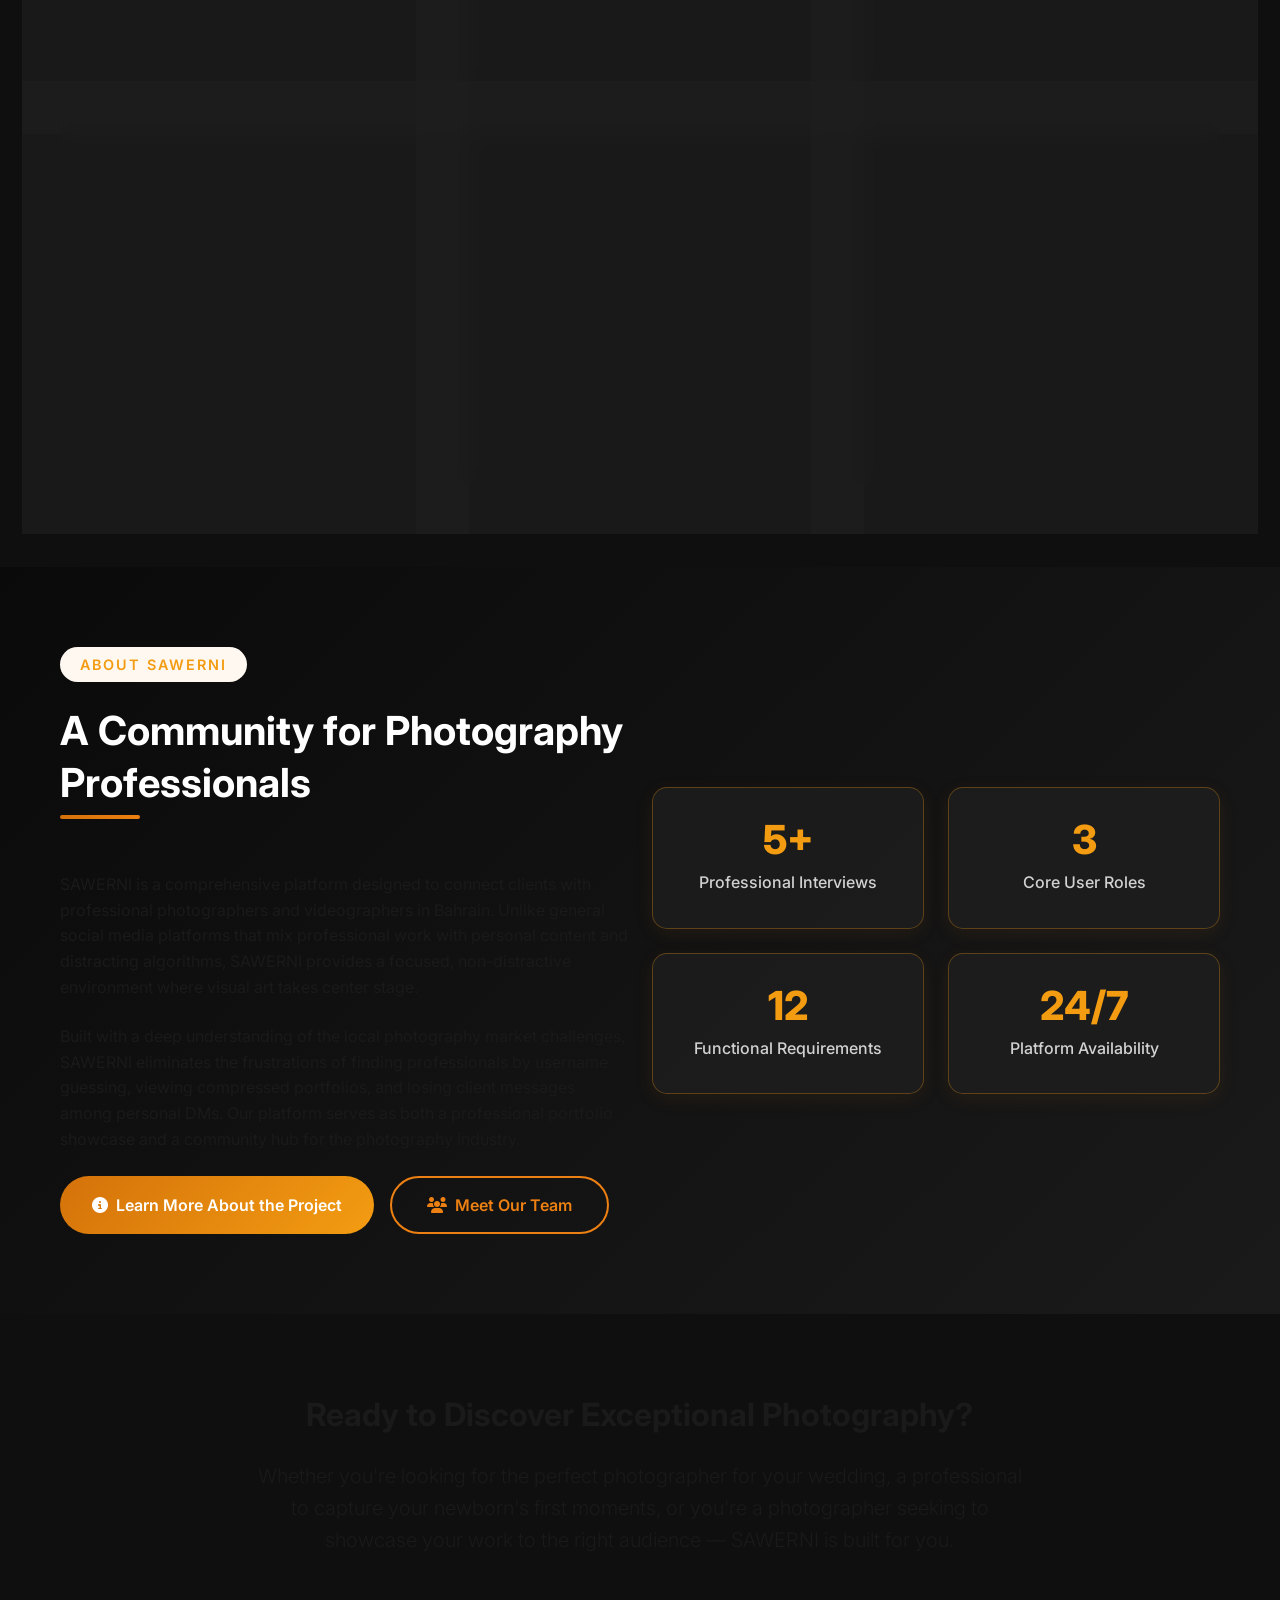
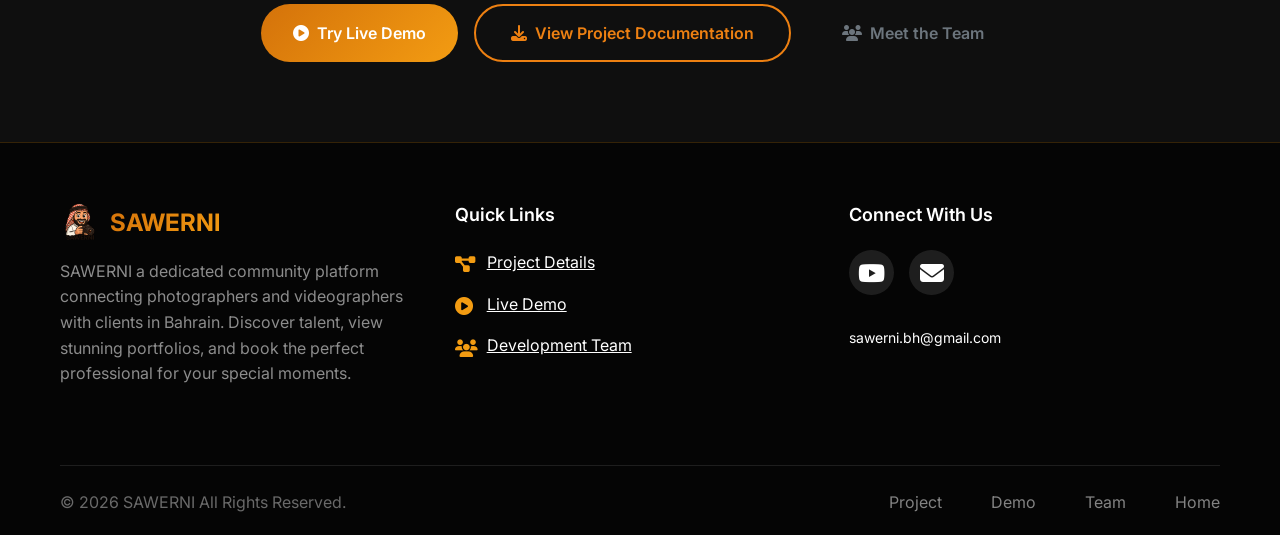
==== commit 82c045a0: "Update print statement from 'Hello' to 'Goodbye'" ====
--- a/index.html
+++ b/index.html
@@ -3,51 +3,36 @@
 <head>
     <meta charset="UTF-8">
     <meta name="viewport" content="width=device-width, initial-scale=1.0">
-    <title>SAWERNI - Where Moments Find Their Perfect Frame</title>
+    <title>Home - SAWERNI</title>
     
     <!-- SEO Meta Tags -->
-    <meta name="description" content="SAWERNI is the first dedicated platform in Bahrain connecting clients with professional photographers and videographers. Discover talent, view stunning portfolios, and book the perfect professional.">
-    <meta name="keywords" content="photographers bahrain, videographers bahrain, photography platform, book photographer, portfolio">
-    <meta name="author" content="SAWERNI Team">
+    <meta name="description" content="SAWERNI - [Your project description for SEO]">
+    <meta name="keywords" content="[your, keywords, here]">
+    <meta name="author" content="[Your Team Name]">
     
-    <!-- Bootstrap 5 -->
+    <!-- Bootstrap 5 (Optimized) -->
     <link href="https://cdn.jsdelivr.net/npm/bootstrap@5.3.0/dist/css/bootstrap.min.css" rel="stylesheet" crossorigin="anonymous">
     
-    <!-- Font Awesome -->
-    <link rel="stylesheet" href="https://cdnjs.cloudflare.com/ajax/libs/font-awesome/6.4.0/css/all.min.css" crossorigin="anonymous">
+    <!-- Font Awesome (Optimized) -->
+    <link rel="stylesheet" href="https://cdnjs.cloudflare.com/ajax/libs/font-awesome/6.4.0/css/all.min.css" 
+          crossorigin="anonymous" integrity="sha512-iecdLmaskl7CVkqkXNQ/ZH/XLlvWZOJyj7Yy7tcenmpD1ypASozpmT/E0iPtmFIB46ZmdtAc9eNBvH0H/ZpiBw==">
     
     <!-- Google Fonts -->
     <link href="https://fonts.googleapis.com/css2?family=Inter:wght@300;400;500;600;700;800&display=swap" rel="stylesheet">
     
+    <!-- Custom CSS -->
+    <link rel="stylesheet" href="style.css">
+    <link rel="icon" type="image/png" href="your-favicon-url">
+
+    <link rel="icon" type="image/x-icon" href="SAWERNI LOGO.ico">
+
     <style>
-        * {
-            margin: 0;
-            padding: 0;
-            box-sizing: border-box;
-        }
-
-        body {
-            font-family: 'Inter', sans-serif;
-            overflow-x: hidden;
-            background-color: #0a0a0a;
-        }
-
-        /* Navigation Styles */
-        .navbar-main {
-            background: rgba(10, 10, 10, 0.95);
-            backdrop-filter: blur(10px);
-            padding: 1rem 0;
-            transition: all 0.3s ease;
-            border-bottom: 1px solid rgba(237, 128, 18, 0.2);
-            z-index: 1000;
-        }
-
+        /* Logo Carousel Styles */
         .navbar-brand {
             display: flex;
             align-items: center;
             text-decoration: none;
             gap: 0;
-            cursor: pointer;
         }
         
         .logo-carousel {
@@ -75,19 +60,22 @@
             width: 100%;
             height: 100%;
             object-fit: contain;
-            border-radius: 12px;
-        }
-        
+            border-radius: 50%;
+        }
+        
+        /* UOB Logo - starts visible */
         .logo-slide.uob-logo-slide {
             transform: rotateY(0deg);
             z-index: 2;
         }
         
+        /* SAWERNI Logo - starts hidden */
         .logo-slide.sawerni-logo-slide {
             transform: rotateY(180deg);
             z-index: 1;
         }
         
+        /* Flipped states */
         .logo-carousel.flipped .uob-logo-slide {
             transform: rotateY(180deg);
             z-index: 1;
@@ -98,57 +86,105 @@
             z-index: 2;
         }
         
+        /* Pulse glow effect on flip */
         .logo-carousel.flipping .logo-slide img {
             animation: logoGlow 0.6s ease-in-out;
         }
         
         @keyframes logoGlow {
-            0%, 100% { filter: drop-shadow(0 0 0px rgba(237, 128, 18, 0)); }
-            50% { filter: drop-shadow(0 0 15px rgba(237, 128, 18, 0.8)); }
-        }
-        
+            0%, 100% {
+                filter: drop-shadow(0 0 0px rgba(237, 128, 18, 0));
+            }
+            50% {
+                filter: drop-shadow(0 0 15px rgba(237, 128, 18, 0.8));
+            }
+        }
+        
+        /* Spin animation when hovering */
+        .logo-carousel.spinning .uob-logo-slide {
+            animation: uobSpin 0.8s ease-in-out;
+        }
+        
+        .logo-carousel.spinning .sawerni-logo-slide {
+            animation: sawerniSpin 0.8s ease-in-out;
+        }
+        
+        @keyframes uobSpin {
+            0% {
+                transform: rotateY(0deg) scale(1);
+            }
+            50% {
+                transform: rotateY(90deg) scale(1.2);
+            }
+            100% {
+                transform: rotateY(180deg) scale(1);
+            }
+        }
+        
+        @keyframes sawerniSpin {
+            0% {
+                transform: rotateY(180deg) scale(1);
+            }
+            50% {
+                transform: rotateY(270deg) scale(1.2);
+            }
+            100% {
+                transform: rotateY(360deg) scale(1);
+            }
+        }
+        
+        /* Continuous auto-rotation */
         .logo-carousel.auto-rotate .uob-logo-slide {
-            animation: continuousFlip1 4s ease-in-out infinite;
+            animation: continuousFlip1 3s ease-in-out infinite;
         }
         
         .logo-carousel.auto-rotate .sawerni-logo-slide {
-            animation: continuousFlip2 4s ease-in-out infinite;
+            animation: continuousFlip2 3s ease-in-out infinite;
         }
         
         @keyframes continuousFlip1 {
-            0%, 40% { transform: rotateY(0deg); z-index: 2; }
-            50%, 90% { transform: rotateY(180deg); z-index: 1; }
-            100% { transform: rotateY(0deg); z-index: 2; }
+            0%, 40% {
+                transform: rotateY(0deg);
+                z-index: 2;
+            }
+            50%, 90% {
+                transform: rotateY(180deg);
+                z-index: 1;
+            }
+            100% {
+                transform: rotateY(0deg);
+                z-index: 2;
+            }
         }
         
         @keyframes continuousFlip2 {
-            0%, 40% { transform: rotateY(180deg); z-index: 1; }
-            50%, 90% { transform: rotateY(360deg); z-index: 2; }
-            100% { transform: rotateY(180deg); z-index: 1; }
-        }
-        
+            0%, 40% {
+                transform: rotateY(180deg);
+                z-index: 1;
+            }
+            50%, 90% {
+                transform: rotateY(360deg);
+                z-index: 2;
+            }
+            100% {
+                transform: rotateY(180deg);
+                z-index: 1;
+            }
+        }
+        
+        /* Brand text styling */
         .brand-text {
+            color: #d4720a;
             font-size: 28px;
             font-weight: 800;
-            background: linear-gradient(135deg, #d4720a, #f39c12);
+            background: linear-gradient(135deg, #d4720a, #ed8012);
             -webkit-background-clip: text;
             background-clip: text;
             color: transparent;
             white-space: nowrap;
         }
-
-        .nav-link {
-            color: #fff !important;
-            font-weight: 500;
-            margin: 0 0.5rem;
-            transition: color 0.3s ease;
-        }
-
-        .nav-link:hover, .nav-link.active {
-            color: #f39c12 !important;
-        }
-
-        /* Hero Section with Video Background */
+        
+        /* Hero Section Video Styles */
         .hero-section {
             position: relative;
             min-height: 100vh;
@@ -184,7 +220,7 @@
             left: 0;
             width: 100%;
             height: 100%;
-            background: linear-gradient(135deg, rgba(0,0,0,0.85) 0%, rgba(0,0,0,0.7) 100%);
+            background: linear-gradient(135deg, rgba(0,0,0,0.75) 0%, rgba(0,0,0,0.6) 100%);
             z-index: 1;
         }
 
@@ -194,29 +230,16 @@
             max-width: 900px;
             margin: 0 auto;
             padding: 0 20px;
-            animation: fadeInUp 1s ease-out;
-        }
-
-        @keyframes fadeInUp {
-            from {
-                opacity: 0;
-                transform: translateY(30px);
-            }
-            to {
-                opacity: 1;
-                transform: translateY(0);
-            }
         }
 
         .hero-title {
             font-size: 4rem;
             font-weight: 800;
-            background: linear-gradient(135deg, #fff, #f39c12);
+            background: linear-gradient(135deg, #ffffff, #f39c12);
             -webkit-background-clip: text;
             background-clip: text;
             color: transparent;
             margin-bottom: 1rem;
-            letter-spacing: -0.02em;
         }
 
         .hero-subtitle {
@@ -245,12 +268,11 @@
             border: none;
             padding: 12px 32px;
             font-weight: 600;
-            transition: transform 0.3s ease, box-shadow 0.3s ease;
+            transition: transform 0.3s ease;
         }
 
         .btn-primary:hover {
             transform: translateY(-3px);
-            box-shadow: 0 10px 25px rgba(237, 128, 18, 0.3);
             background: linear-gradient(135deg, #e67e22, #f39c12);
         }
 
@@ -281,20 +303,55 @@
             color: #fff;
             font-size: 1.5rem;
             opacity: 0.8;
-            transition: opacity 0.3s;
-        }
-
-        .hero-scroll a:hover {
-            opacity: 1;
-            color: #f39c12;
         }
 
         @keyframes bounce {
             0%, 100% { transform: translateX(-50%) translateY(0); }
             50% { transform: translateX(-50%) translateY(10px); }
         }
-
-        /* Features Section */
+        
+        /* Responsive */
+        @media (max-width: 768px) {
+            .logo-carousel {
+                width: 35px;
+                height: 35px;
+                margin-right: 8px;
+            }
+            
+            .brand-text {
+                font-size: 22px;
+            }
+
+            .hero-title {
+                font-size: 2.5rem;
+            }
+
+            .hero-subtitle {
+                font-size: 1.3rem;
+            }
+
+            .hero-description {
+                font-size: 1rem;
+            }
+        }
+        
+        @media (max-width: 576px) {
+            .logo-carousel {
+                width: 30px;
+                height: 30px;
+                margin-right: 6px;
+            }
+            
+            .brand-text {
+                font-size: 18px;
+            }
+
+            .hero-title {
+                font-size: 2rem;
+            }
+        }
+
+        /* Features, Footer, and other existing styles remain unchanged */
         .section {
             padding: 80px 0;
             background: #0f0f0f;
@@ -340,7 +397,6 @@
         .feature-card:hover {
             transform: translateY(-8px);
             border-color: rgba(243,156,18,0.5);
-            box-shadow: 0 20px 40px rgba(0,0,0,0.3);
         }
 
         .feature-icon {
@@ -367,10 +423,8 @@
 
         .feature-card p {
             color: rgba(255,255,255,0.7);
-            line-height: 1.6;
-        }
-
-        /* Summary Section */
+        }
+
         .summary-section {
             background: linear-gradient(135deg, #0a0a0a 0%, #1a1a1a 100%);
         }
@@ -397,10 +451,8 @@
 
         .stats-label {
             color: rgba(255,255,255,0.8);
-            font-weight: 500;
-        }
-
-        /* Footer */
+        }
+
         .footer {
             background: #050505;
             padding: 60px 0 20px;
@@ -474,7 +526,6 @@
         .social-icon:hover {
             background: #f39c12;
             transform: translateY(-3px);
-            color: #fff;
         }
 
         .footer-bottom {
@@ -503,7 +554,6 @@
             color: #f39c12;
         }
 
-        /* Back to Top */
         .back-to-top {
             position: fixed;
             bottom: 30px;
@@ -519,7 +569,6 @@
             visibility: hidden;
             transition: all 0.3s;
             z-index: 1000;
-            box-shadow: 0 5px 15px rgba(0,0,0,0.3);
         }
 
         .back-to-top.visible {
@@ -530,37 +579,25 @@
         .back-to-top:hover {
             transform: translateY(-5px);
             background: #e67e22;
-        }
-
-        @media (max-width: 768px) {
-            .hero-title { font-size: 2.5rem; }
-            .hero-subtitle { font-size: 1.3rem; }
-            .hero-description { font-size: 1rem; }
-            .section-title { font-size: 1.8rem; }
-            .brand-text { font-size: 22px; }
-            .logo-carousel { width: 35px; height: 35px; }
-            .hero-cta { flex-direction: column; align-items: center; gap: 1rem; }
-            .btn-primary, .btn-outline-light { width: 80%; }
-        }
-
-        @media (max-width: 576px) {
-            .hero-title { font-size: 2rem; }
-            .brand-text { font-size: 18px; }
-            .logo-carousel { width: 30px; height: 30px; }
         }
     </style>
 </head>
 <body>
     <!-- Navigation -->
-    <nav class="navbar navbar-expand-lg navbar-main fixed-top">
+    <nav class="navbar navbar-expand-lg navbar-main">
         <div class="container">
-            <a class="navbar-brand" href="#" id="navbarBrand">
+            <a class="navbar-brand" href="index.html" id="navbarBrand">
+                <!-- Logo Carousel Container -->
                 <div class="logo-carousel auto-rotate" id="logoCarousel">
+                    <!-- UOB Logo Slide -->
                     <div class="logo-slide uob-logo-slide">
-                        <img src="data:image/svg+xml,%3Csvg xmlns='http://www.w3.org/2000/svg' viewBox='0 0 100 100'%3E%3Crect width='100' height='100' fill='%23d4720a'/%3E%3Ctext x='50' y='67' font-size='50' text-anchor='middle' fill='white' font-weight='bold'%3EUOB%3C/text%3E%3C/svg%3E" alt="UOB Logo">
-                    </div>
+                        <img src="UOB LOGO.png" 
+                             alt="UOB Logo">
+                    </div>
+                    <!-- SAWERNI Logo Slide -->
                     <div class="logo-slide sawerni-logo-slide">
-                        <img src="data:image/svg+xml,%3Csvg xmlns='http://www.w3.org/2000/svg' viewBox='0 0 100 100'%3E%3Crect width='100' height='100' fill='%23f39c12'/%3E%3Ctext x='50' y='67' font-size='40' text-anchor='middle' fill='white' font-weight='bold'%3ES%3C/text%3E%3C/svg%3E" alt="SAWERNI Logo">
+                        <img src="SAWERNI LOGO.png" 
+                             alt="SAWERNI Logo">
                     </div>
                 </div>
                 <span class="brand-text">SAWERNI</span>
@@ -572,10 +609,18 @@
             
             <div class="collapse navbar-collapse" id="navbarNav">
                 <ul class="navbar-nav ms-auto">
-                    <li class="nav-item"><a class="nav-link active" href="#"><i class="fas fa-home me-2"></i>Home</a></li>
-                    <li class="nav-item"><a class="nav-link" href="#features"><i class="fas fa-project-diagram me-2"></i>Features</a></li>
-                    <li class="nav-item"><a class="nav-link" href="#about"><i class="fas fa-info-circle me-2"></i>About</a></li>
-                    <li class="nav-item"><a class="nav-link" href="#"><i class="fas fa-users me-2"></i>Team</a></li>
+                    <li class="nav-item">
+                        <a class="nav-link active" href="index.html"><i class="fas fa-home me-2"></i>Home</a>
+                    </li>
+                    <li class="nav-item">
+                        <a class="nav-link" href="project.html"><i class="fas fa-project-diagram me-2"></i>Project</a>
+                    </li>
+                    <li class="nav-item">
+                        <a class="nav-link" href="demo.html"><i class="fas fa-play-circle me-2"></i>Demo</a>
+                    </li>
+                    <li class="nav-item">
+                        <a class="nav-link" href="team.html"><i class="fas fa-users me-2"></i>Team</a>
+                    </li>
                 </ul>
             </div>
         </div>
@@ -585,9 +630,9 @@
     <section class="hero-section">
         <div class="video-background">
             <video autoplay muted loop playsinline id="backgroundVideo">
-                <!-- Professional photography/videography themed ambient video - using high-quality stock-like placeholder with data URI demonstration -->
-                <source src="https://assets.mixkit.co/videos/preview/mixkit-photographer-taking-pictures-of-a-couple-32814-large.mp4" type="video/mp4" media="(min-width: 768px)">
-                <source src="https://assets.mixkit.co/videos/preview/mixkit-photographer-taking-pictures-of-a-couple-32814-large.mp4" type="video/mp4" media="(max-width: 767px)">
+                <source src="sawerni.mov" type="video/quicktime">
+                <!-- Fallback for browsers that don't support .mov -->
+                <source src="sawerni.mov" type="video/mp4">
             </video>
             <div class="video-overlay"></div>
         </div>
@@ -601,10 +646,10 @@
                 </p>
                 
                 <div class="hero-cta">
-                    <a href="#" class="btn btn-primary btn-lg">
+                    <a href="demo.html" class="btn btn-primary btn-lg">
                         <i class="fas fa-play me-2"></i>Try Live Demo
                     </a>
-                    <a href="#" class="btn btn-outline-light btn-lg">
+                    <a href="project.html" class="btn btn-outline-light btn-lg">
                         <i class="fas fa-book-open me-2"></i>View Project Details
                     </a>
                 </div>
@@ -625,18 +670,83 @@
             </div>
             
             <div class="row g-4">
-                <div class="col-lg-4 col-md-6"><div class="feature-card"><div class="feature-icon"><i class="fas fa-star"></i></div><h3 class="text-center mb-3">Smart Search & Categories</h3><p class="text-center">Find the exact professional you need by searching through organized categories like weddings, newborns, commercial, and events. No more scrolling through unrelated content.</p></div></div>
-                <div class="col-lg-4 col-md-6"><div class="feature-card"><div class="feature-icon"><i class="fas fa-cogs"></i></div><h3 class="text-center mb-3">High-Resolution Portfolios</h3><p class="text-center">Professionals showcase work in stunning high resolution without compression. Pure professional portfolios free from personal content and algorithmic distractions.</p></div></div>
-                <div class="col-lg-4 col-md-6"><div class="feature-card"><div class="feature-icon"><i class="fas fa-chart-line"></i></div><h3 class="text-center mb-3">Direct Messaging System</h3><p class="text-center">Contact professionals directly through organized chat system. Discuss details, pricing, and book sessions all in one place.</p></div></div>
-                <div class="col-lg-4 col-md-6"><div class="feature-card"><div class="feature-icon"><i class="fas fa-shield-alt"></i></div><h3 class="text-center mb-3">Photography Events</h3><p class="text-center">Discover and join local photography events, workshops, and meetups. SAWERNI brings the Bahrain photography community together.</p></div></div>
-                <div class="col-lg-4 col-md-6"><div class="feature-card"><div class="feature-icon"><i class="fas fa-cloud-upload-alt"></i></div><h3 class="text-center mb-3">AI-Powered Safety</h3><p class="text-center">Advanced AI content filtering ensures a safe, professional environment. All content automatically scanned before publishing.</p></div></div>
-                <div class="col-lg-4 col-md-6"><div class="feature-card"><div class="feature-icon"><i class="fas fa-mobile-alt"></i></div><h3 class="text-center mb-3">Balanced Gamification</h3><p class="text-center">Enjoy subtle rewards like achievement badges without addictive algorithms of traditional social media platforms.</p></div></div>
+                <div class="col-lg-4 col-md-6">
+                    <div class="feature-card">
+                        <div class="feature-icon">
+                            <i class="fas fa-star"></i>
+                        </div>
+                        <h3 class="text-center mb-3">Smart Search & Categories</h3>
+                        <p class="text-center text-muted">
+                            Find the exact professional you need by searching through organized categories like weddings, newborns, commercial, and events. No more scrolling through unrelated content to find the right photographer.
+                        </p>
+                    </div>
+                </div>
+                
+                <div class="col-lg-4 col-md-6">
+                    <div class="feature-card">
+                        <div class="feature-icon">
+                            <i class="fas fa-cogs"></i>
+                        </div>
+                        <h3 class="text-center mb-3">High-Resolution Portfolios</h3>
+                        <p class="text-center text-muted">
+                            Professionals can showcase their work in stunning high resolution without compression. Clients can view pure professional portfolios free from personal content and algorithmic distractions.
+                        </p>
+                    </div>
+                </div>
+                
+                <div class="col-lg-4 col-md-6">
+                    <div class="feature-card">
+                        <div class="feature-icon">
+                            <i class="fas fa-chart-line"></i>
+                        </div>
+                        <h3 class="text-center mb-3">Direct Messaging System</h3>
+                        <p class="text-center text-muted">
+                            Contact professionals directly through our organized chat system. No more lost messages between personal and professional accounts. Discuss details, pricing, and book sessions all in one place.
+                        </p>
+                    </div>
+                </div>
+
+                <div class="col-lg-4 col-md-6">
+                    <div class="feature-card">
+                        <div class="feature-icon">
+                            <i class="fas fa-shield-alt"></i>
+                        </div>
+                        <h3 class="text-center mb-3">Photography Events</h3>
+                        <p class="text-center text-muted">
+                            Discover and join local photography events, workshops, and meetups. SAWERNI is the only platform that brings the Bahrain photography community together through organized events and gatherings.
+                        </p>
+                    </div>
+                </div>
+
+                <div class="col-lg-4 col-md-6">
+                    <div class="feature-card">
+                        <div class="feature-icon">
+                            <i class="fas fa-cloud-upload-alt"></i>
+                        </div>
+                        <h3 class="text-center mb-3">AI-Powered Safety</h3>
+                        <p class="text-center text-muted">
+                            Advanced AI content filtering ensures a safe, professional environment for everyone. All content is automatically scanned before being published to maintain community standards and protect users.
+                        </p>
+                    </div>
+                </div>
+
+                <div class="col-lg-4 col-md-6">
+                    <div class="feature-card">
+                        <div class="feature-icon">
+                            <i class="fas fa-mobile-alt"></i>
+                        </div>
+                        <h3 class="text-center mb-3">Balanced Gamification</h3>
+                        <p class="text-center text-muted">
+                            Enjoy subtle rewards like achievement badges and satisfying interactions that keep you engaged without the addictive algorithms of traditional social media platforms.
+                        </p>
+                    </div>
+                </div>
             </div>
         </div>
     </section>
 
     <!-- Project Summary -->
-    <section id="about" class="section summary-section">
+    <section class="section summary-section">
         <div class="container">
             <div class="row align-items-center">
                 <div class="col-lg-6">
@@ -644,59 +754,249 @@
                         <span class="section-label">About SAWERNI</span>
                         <h2 class="section-title">A Community for Photography Professionals</h2>
                     </div>
-                    <p class="mb-4" style="color:rgba(255,255,255,0.8);">SAWERNI is a comprehensive platform designed to connect clients with professional photographers and videographers in Bahrain. Unlike general social media platforms that mix professional work with personal content and distracting algorithms, SAWERNI provides a focused, non-distractive environment where visual art takes center stage.</p>
-                    <p class="mb-4" style="color:rgba(255,255,255,0.8);">Built with a deep understanding of the local photography market challenges, SAWERNI eliminates the frustrations of finding professionals by username guessing, viewing compressed portfolios, and losing client messages among personal DMs. Our platform serves as both a professional portfolio showcase and a community hub.</p>
-                    <div class="mt-4 d-flex flex-column flex-md-row gap-3"><a href="#" class="btn btn-primary"><i class="fas fa-info-circle me-2"></i>Learn More</a><a href="#" class="btn btn-outline-primary" style="border-color:#f39c12; color:#f39c12;"><i class="fas fa-users me-2"></i>Meet Our Team</a></div>
-                </div>
-                <div class="col-lg-6"><div class="row mt-4 mt-lg-0"><div class="col-6 mb-4"><div class="stats-card"><div class="stats-number">5+</div><div class="stats-label">Professional Interviews</div></div></div><div class="col-6 mb-4"><div class="stats-card"><div class="stats-number">3</div><div class="stats-label">Core User Roles</div></div></div><div class="col-6"><div class="stats-card"><div class="stats-number">12</div><div class="stats-label">Functional Requirements</div></div></div><div class="col-6"><div class="stats-card"><div class="stats-number">24/7</div><div class="stats-label">Platform Availability</div></div></div></div></div>
+                    
+                    <p class="mb-4">
+                        SAWERNI is a comprehensive platform designed to connect clients with professional photographers and videographers in Bahrain. Unlike general social media platforms that mix professional work with personal content and distracting algorithms, SAWERNI provides a focused, non-distractive environment where visual art takes center stage.
+                    </p>
+                    
+                    <p class="mb-4">
+                        Built with a deep understanding of the local photography market challenges, SAWERNI eliminates the frustrations of finding professionals by username guessing, viewing compressed portfolios, and losing client messages among personal DMs. Our platform serves as both a professional portfolio showcase and a community hub for the photography industry.
+                    </p>
+                    
+                    <div class="mt-4 d-flex flex-column flex-md-row gap-2 gap-md-3">
+                        <a href="project.html" class="btn btn-primary">
+                            <i class="fas fa-info-circle me-2"></i>Learn More About the Project
+                        </a>
+                        <a href="team.html" class="btn btn-outline-primary">
+                            <i class="fas fa-users me-2"></i>Meet Our Team
+                        </a>
+                    </div>
+                </div>
+                
+                <div class="col-lg-6">
+                    <div class="row mt-4 mt-lg-0">
+                        <div class="col-6 mb-4">
+                            <div class="stats-card">
+                                <div class="stats-number">5+</div>
+                                <div class="stats-label">Professional Interviews</div>
+                            </div>
+                        </div>
+                        <div class="col-6 mb-4">
+                            <div class="stats-card">
+                                <div class="stats-number">3</div>
+                                <div class="stats-label">Core User Roles</div>
+                            </div>
+                        </div>
+                        <div class="col-6">
+                            <div class="stats-card">
+                                <div class="stats-number">12</div>
+                                <div class="stats-label">Functional Requirements</div>
+                            </div>
+                        </div>
+                        <div class="col-6">
+                            <div class="stats-card">
+                                <div class="stats-number">24/7</div>
+                                <div class="stats-label">Platform Availability</div>
+                            </div>
+                        </div>
+                    </div>
+                </div>
             </div>
         </div>
     </section>
 
     <!-- Call to Action -->
     <section class="section">
-        <div class="container"><div class="row justify-content-center"><div class="col-lg-8 text-center"><h2 class="mb-4" style="color:#fff;">Ready to Discover Exceptional Photography?</h2><p class="lead mb-5" style="color:rgba(255,255,255,0.8);">Whether you're looking for the perfect photographer for your wedding or you're a photographer seeking to showcase your work — SAWERNI is built for you.</p><div class="d-flex flex-column flex-sm-row justify-content-center gap-3"><a href="#" class="btn btn-primary btn-lg"><i class="fas fa-play-circle me-2"></i>Try Live Demo</a><a href="#" class="btn btn-outline-primary btn-lg"><i class="fas fa-download me-2"></i>View Documentation</a><a href="#" class="btn btn-outline-secondary btn-lg" style="border-color:#fff; color:#fff;"><i class="fas fa-users me-2"></i>Meet the Team</a></div></div></div></div>
+        <div class="container">
+            <div class="row justify-content-center">
+                <div class="col-lg-8 text-center">
+                    <h2 class="mb-4">Ready to Discover Exceptional Photography?</h2>
+                    <p class="lead mb-5">
+                        Whether you're looking for the perfect photographer for your wedding, a professional to capture your newborn's first moments, or you're a photographer seeking to showcase your work to the right audience — SAWERNI is built for you.
+                    </p>
+                    
+                    <div class="d-flex flex-column flex-sm-row justify-content-center gap-3">
+                        <a href="demo.html" class="btn btn-primary btn-lg">
+                            <i class="fas fa-play-circle me-2"></i>Try Live Demo
+                        </a>
+                        <a href="project.html" class="btn btn-outline-primary btn-lg">
+                            <i class="fas fa-download me-2"></i>View Project Documentation
+                        </a>
+                        <a href="team.html" class="btn btn-outline-secondary btn-lg">
+                            <i class="fas fa-users me-2"></i>Meet the Team
+                        </a>
+                    </div>
+                </div>
+            </div>
+        </div>
     </section>
 
     <!-- Footer -->
-    <footer class="footer"><div class="container"><div class="footer-content"><div class="row"><div class="col-lg-4"><div class="footer-logo-section"><div class="footer-logo"><img src="data:image/svg+xml,%3Csvg xmlns='http://www.w3.org/2000/svg' viewBox='0 0 100 100'%3E%3Crect width='100' height='100' fill='%23f39c12'/%3E%3Ctext x='50' y='67' font-size='40' text-anchor='middle' fill='white' font-weight='bold'%3ES%3C/text%3E%3C/svg%3E" alt="SAWERNI Logo"><span>SAWERNI</span></div><p class="footer-description">SAWERNI a dedicated community platform connecting photographers and videographers with clients in Bahrain. Discover talent, view stunning portfolios, and book the perfect professional for your special moments.</p></div></div><div class="col-lg-4"><div class="footer-contact"><h5>Quick Links</h5><div class="contact-item"><i class="fas fa-project-diagram"></i><div><a href="#" class="text-white text-decoration-none">Project Details</a></div></div><div class="contact-item"><i class="fas fa-play-circle"></i><div><a href="#" class="text-white text-decoration-none">Live Demo</a></div></div><div class="contact-item"><i class="fas fa-users"></i><div><a href="#" class="text-white text-decoration-none">Development Team</a></div></div></div></div><div class="col-lg-4"><div class="footer-social"><h5>Connect With Us</h5><div class="social-icons"><a href="#" class="social-icon youtube"><i class="fab fa-youtube"></i></a><a href="#" class="social-icon email"><i class="fas fa-envelope"></i></a></div><div class="mt-3"><small class="text-white-50">sawerni.bh@gmail.com</small></div></div></div></div></div><div class="footer-bottom"><div class="row align-items-center"><div class="col-md-6"><p class="copyright">&copy; <span id="currentYear"></span> SAWERNI All Rights Reserved.</p></div><div class="col-md-6"><div class="footer-links"><a href="#">Home</a><a href="#">Features</a><a href="#">About</a><a href="#">Team</a></div></div></div></div></div></footer>
-
-    <button id="backToTop" class="back-to-top"><i class="fas fa-chevron-up"></i></button>
-
+    <footer class="footer">
+        <div class="container">
+            <div class="footer-content">
+                <div class="row">
+                    <div class="col-lg-4">
+                        <div class="footer-logo-section">
+                            <div class="footer-logo">
+                                <img src="SAWERNI LOGO.png" 
+                                     alt="SAWERNI Logo" loading="lazy">
+                                <span>SAWERNI</span>
+                            </div>
+                            <p class="footer-description">
+                                SAWERNI a dedicated community platform connecting photographers and videographers with clients in Bahrain. Discover talent, view stunning portfolios, and book the perfect professional for your special moments.
+                            </p>
+                        </div>
+                    </div>
+                    
+                    <div class="col-lg-4">
+                        <div class="footer-contact">
+                            <h5>Quick Links</h5>
+                            <div class="contact-item">
+                                <i class="fas fa-project-diagram"></i>
+                                <div>
+                                    <a href="project.html" class="text-white">Project Details</a>
+                                </div>
+                            </div>
+                            <div class="contact-item">
+                                <i class="fas fa-play-circle"></i>
+                                <div>
+                                    <a href="demo.html" class="text-white">Live Demo</a>
+                                </div>
+                            </div>
+                            <div class="contact-item">
+                                <i class="fas fa-users"></i>
+                                <div>
+                                    <a href="team.html" class="text-white">Development Team</a>
+                                </div>
+                            </div>
+                        </div>
+                    </div>
+                    
+                    <div class="col-lg-4">
+                        <div class="footer-social">
+                            <h5>Connect With Us</h5>
+                            <div class="social-icons">
+                                <a href="https://www.youtube.com/channel/UCR_zhY6zEnnAeLBr8uanXhw" target="_blank" class="social-icon youtube">
+                                    <i class="fab fa-youtube"></i>
+                                </a>
+                                <a href="mailto:sawerni.bh@gmail.com" class="social-icon email">
+                                    <i class="fas fa-envelope"></i>
+                                </a>
+                            </div>
+                            <div class="mt-3">
+                                <small>sawerni.bh@gmail.com</small>
+                            </div>
+                        </div>
+                    </div>
+                </div>
+            </div>
+            
+            <div class="footer-bottom">
+                <div class="row align-items-center">
+                    <div class="col-md-6">
+                        <p class="copyright">
+                            &copy; <span id="currentYear"></span> SAWERNI All Rights Reserved.
+                        </p>
+                    </div>
+                    <div class="col-md-6">
+                        <div class="footer-links">
+                            <a href="project.html">Project</a>
+                            <a href="demo.html">Demo</a>
+                            <a href="team.html">Team</a>
+                            <a href="index.html">Home</a>
+                        </div>
+                    </div>
+                </div>
+            </div>
+        </div>
+    </footer>
+
+    <!-- Back to Top Button -->
+    <button id="backToTop" class="back-to-top">
+        <i class="fas fa-chevron-up"></i>
+    </button>
+
+    <!-- Scripts -->
     <script src="https://cdn.jsdelivr.net/npm/bootstrap@5.3.0/dist/js/bootstrap.bundle.min.js"></script>
     <script>
+        // Set current year
         document.getElementById('currentYear').textContent = new Date().getFullYear();
         
+        // Back to top button
         const backToTop = document.getElementById('backToTop');
         window.addEventListener('scroll', () => {
-            if (window.pageYOffset > 300) backToTop.classList.add('visible');
-            else backToTop.classList.remove('visible');
+            if (window.pageYOffset > 300) {
+                backToTop.classList.add('visible');
+            } else {
+                backToTop.classList.remove('visible');
+            }
         });
-        backToTop.addEventListener('click', () => window.scrollTo({ top: 0, behavior: 'smooth' }));
-        
+        
+        backToTop.addEventListener('click', () => {
+            window.scrollTo({
+                top: 0,
+                behavior: 'smooth'
+            });
+        });
+        
+        // Video background control
         function initVideoBackground() {
             const video = document.getElementById('backgroundVideo');
-            if(video) {
-                video.play().catch(e => console.log("Autoplay prevented, user interaction needed"));
-                document.body.addEventListener('click', function resumeVideo() {
-                    if(video && video.paused) video.play().catch(()=>{});
-                }, { once: true });
-            }
-        }
+            if (video) {
+                video.play().catch(e => console.log('Video autoplay prevented, user interaction needed'));
+                
+                document.addEventListener('click', function initVideo() {
+                    if (video.paused) {
+                        video.play().catch(e => console.log('Video play failed:', e));
+                    }
+                    document.removeEventListener('click', initVideo);
+                });
+            }
+        }
+        
         initVideoBackground();
         
+        // Logo Carousel - Click to manually flip
         const logoCarousel = document.getElementById('logoCarousel');
-        if(logoCarousel) {
+        const navbarBrand = document.getElementById('navbarBrand');
+        
+        if (logoCarousel && navbarBrand) {
+            // Click on logo to manually flip
             logoCarousel.addEventListener('click', function(e) {
+                e.preventDefault();
                 e.stopPropagation();
+                
+                // Remove auto-rotate temporarily
                 logoCarousel.classList.remove('auto-rotate');
                 logoCarousel.classList.add('flipping');
+                
+                // Toggle flipped state
                 logoCarousel.classList.toggle('flipped');
-                setTimeout(() => logoCarousel.classList.remove('flipping'), 600);
-                setTimeout(() => { if(!logoCarousel.classList.contains('auto-rotate')) logoCarousel.classList.add('auto-rotate'); }, 3000);
+                
+                // Remove flipping class after animation
+                setTimeout(() => {
+                    logoCarousel.classList.remove('flipping');
+                }, 600);
+                
+                // Resume auto-rotate after 3 seconds
+                setTimeout(() => {
+                    if (!logoCarousel.classList.contains('auto-rotate')) {
+                        logoCarousel.classList.add('auto-rotate');
+                    }
+                }, 3000);
             });
-            logoCarousel.addEventListener('mouseenter', () => logoCarousel.classList.remove('auto-rotate'));
-            logoCarousel.addEventListener('mouseleave', () => setTimeout(() => logoCarousel.classList.add('auto-rotate'), 1500));
+            
+            // Optional: Pause auto-rotation on hover
+            logoCarousel.addEventListener('mouseenter', function() {
+                logoCarousel.classList.remove('auto-rotate');
+            });
+            
+            logoCarousel.addEventListener('mouseleave', function() {
+                setTimeout(() => {
+                    logoCarousel.classList.add('auto-rotate');
+                }, 1500);
+            });
         }
     </script>
 </body>
--- a/style.css
+++ b/style.css
@@ -0,0 +1,1581 @@
+/* Reset & Base Styles */
+* {
+    margin: 0;
+    padding: 0;
+    box-sizing: border-box;
+}
+
+:root {
+    --primary-orange: #d4720a;
+    --secondary-orange: #ed8012;
+    --accent-orange: #f59e3c;
+    --light-orange: #fff8f0;
+    --gradient-start: #d4720a;
+    --gradient-end: #ed8012;
+    --white: #ffffff;
+    --light-gray: #f8f9fa;
+    --gray: #6c757d;
+    --dark-gray: #343a40;
+    --text-dark: #1a1a1a;
+    --border-radius: 16px;
+    --border-radius-sm: 8px;
+    --shadow: 0 8px 30px rgba(212, 114, 10, 0.1);
+    --shadow-hover: 0 12px 40px rgba(212, 114, 10, 0.15);
+    --transition: all 0.3s cubic-bezier(0.4, 0, 0.2, 1);
+}
+
+html {
+    scroll-behavior: smooth;
+}
+
+body {
+    font-family: 'Inter', -apple-system, BlinkMacSystemFont, 'Segoe UI', Roboto, sans-serif;
+    line-height: 1.6;
+    color: var(--text-dark);
+    background: var(--white);
+    overflow-x: hidden;
+}
+
+.container {
+    width: 100%;
+    max-width: 1200px;
+    margin: 0 auto;
+    padding: 0 20px;
+}
+
+/* Typography */
+h1, h2, h3, h4, h5, h6 {
+    font-weight: 700;
+    line-height: 1.3;
+    margin-bottom: 1rem;
+}
+
+/* Navigation - SHARED */
+.navbar-main {
+    background: var(--white);
+    padding: 20px 0;
+    box-shadow: 0 2px 15px rgba(212, 114, 10, 0.08);
+    position: sticky;
+    top: 0;
+    z-index: 1000;
+}
+
+.navbar-brand {
+    display: flex;
+    align-items: center;
+    text-decoration: none;
+}
+
+.navbar-logo {
+    height: 45px;
+    width: auto;
+    border-radius: 10px;
+    margin-right: 12px;
+}
+
+/* UOB Logo specific styling */
+.navbar-logo.uob-logo {
+    height: 45px;
+    width: auto;
+    margin-right: 15px;
+    border-radius: 8px;
+}
+
+/* Project Logo specific styling */
+.navbar-logo.rased-logo {
+    height: 45px;
+    width: auto;
+    margin-right: 12px;
+    border-radius: 10px;
+}
+
+.brand-text {
+    color: var(--primary-orange);
+    font-size: 28px;
+    font-weight: 800;
+    background: linear-gradient(135deg, var(--primary-orange), var(--secondary-orange));
+    -webkit-background-clip: text;
+    background-clip: text;
+    color: transparent;
+}
+
+.navbar-nav .nav-link {
+    color: var(--dark-gray);
+    font-weight: 500;
+    padding: 10px 20px;
+    margin: 0 5px;
+    border-radius: var(--border-radius-sm);
+    transition: var(--transition);
+}
+
+.navbar-nav .nav-link:hover,
+.navbar-nav .nav-link.active {
+    color: #ed8012;
+    background: rgba(237, 128, 18, 0.1);
+}
+
+.navbar-toggler {
+    border: none;
+    padding: 8px;
+}
+
+.navbar-toggler-icon {
+    background-image: url("data:image/svg+xml,%3csvg xmlns='http://www.w3.org/2000/svg' viewBox='0 0 30 30'%3e%3cpath stroke='rgba%28212, 114, 10, 0.8%29' stroke-linecap='round' stroke-miterlimit='10' stroke-width='2' d='M4 7h22M4 15h22M4 23h22'/%3e%3c/svg%3e");
+}
+
+/* Buttons - SHARED */
+.btn {
+    padding: 15px 35px;
+    border-radius: 50px;
+    font-weight: 600;
+    font-size: 16px;
+    border: none;
+    cursor: pointer;
+    transition: var(--transition);
+    display: inline-flex;
+    align-items: center;
+    justify-content: center;
+    text-decoration: none;
+}
+
+.btn-primary {
+    background: linear-gradient(135deg, #ed8012 0%, #d4720a 100%);
+    color: white;
+    border: none;
+}
+
+.btn-primary:hover {
+    background: linear-gradient(135deg, #d4720a 0%, #b86308 100%);
+    color: white;
+    transform: translateY(-3px);
+    box-shadow: 0 10px 25px rgba(237, 128, 18, 0.3);
+}
+
+.btn-outline-primary {
+    color: #ed8012;
+    border-color: #ed8012;
+    background: transparent;
+    border: 2px solid #ed8012;
+}
+
+.btn-outline-primary:hover {
+    background: #ed8012;
+    color: white;
+    transform: translateY(-3px);
+}
+
+.btn-outline-light {
+    color: white;
+    border-color: white;
+    background: transparent;
+    border: 2px solid white;
+}
+
+.btn-outline-light:hover {
+    background: white;
+    color: #ed8012;
+    transform: translateY(-3px);
+}
+
+/* Sections - SHARED */
+.section {
+    padding: 100px 0;
+}
+
+.section-header {
+    text-align: center;
+    margin-bottom: 60px;
+}
+
+.section-header.text-start {
+    text-align: left;
+}
+
+.section-header.text-start .section-title::after {
+    left: 0;
+    transform: translateX(0);
+}
+
+.section-label {
+    display: inline-block;
+    color: var(--secondary-orange);
+    font-size: 14px;
+    font-weight: 600;
+    text-transform: uppercase;
+    letter-spacing: 1px;
+    margin-bottom: 15px;
+    padding: 6px 20px;
+    background: var(--light-orange);
+    border-radius: 30px;
+}
+
+.section-title {
+    font-size: 48px;
+    color: var(--primary-orange);
+    margin-bottom: 15px;
+    position: relative;
+    display: inline-block;
+}
+
+.section-title::after {
+    content: '';
+    position: absolute;
+    bottom: -10px;
+    left: 50%;
+    transform: translateX(-50%);
+    width: 80px;
+    height: 4px;
+    background: linear-gradient(90deg, var(--primary-orange), var(--secondary-orange));
+    border-radius: 2px;
+}
+
+.section-subtitle {
+    color: var(--gray);
+    font-size: 18px;
+    max-width: 700px;
+    margin: 0 auto;
+}
+
+/* Footer - SHARED */
+.footer {
+    background: linear-gradient(135deg, var(--primary-orange), #b86308);
+    color: var(--white);
+    padding: 80px 0 30px;
+}
+
+.footer-logo-section {
+    margin-bottom: 30px;
+}
+
+.footer-logo {
+    display: flex;
+    align-items: center;
+    gap: 15px;
+    margin-bottom: 20px;
+}
+
+.footer-logo img {
+    height: 50px;
+    width: auto;
+    border-radius: 10px;
+}
+
+.footer-logo span {
+    font-size: 28px;
+    font-weight: 800;
+    color: var(--white);
+}
+
+.footer-description {
+    opacity: 0.9;
+    line-height: 1.7;
+}
+
+.footer-contact h5,
+.footer-social h5 {
+    color: var(--white);
+    margin-bottom: 25px;
+    font-size: 18px;
+}
+
+.contact-item {
+    display: flex;
+    align-items: flex-start;
+    gap: 15px;
+    margin-bottom: 20px;
+}
+
+.contact-item i {
+    font-size: 18px;
+    color: var(--accent-orange);
+    margin-top: 5px;
+}
+
+.social-icons {
+    display: flex;
+    gap: 15px;
+    margin-bottom: 30px;
+}
+
+.social-icon {
+    width: 50px;
+    height: 50px;
+    background: rgba(255, 255, 255, 0.1);
+    border-radius: 50%;
+    display: flex;
+    align-items: center;
+    justify-content: center;
+    color: var(--white);
+    font-size: 20px;
+    text-decoration: none;
+    transition: var(--transition);
+}
+
+.social-icon:hover {
+    background: var(--accent-orange);
+    transform: translateY(-5px);
+}
+
+.youtube:hover { background: #ff0000; }
+.linkedin:hover { background: #0077b5; }
+.github:hover { background: #333; }
+
+.footer-bottom {
+    border-top: 1px solid rgba(255, 255, 255, 0.1);
+    padding-top: 30px;
+    margin-top: 50px;
+}
+
+.copyright {
+    opacity: 0.8;
+    line-height: 1.6;
+}
+
+.footer-links {
+    display: flex;
+    gap: 25px;
+    justify-content: flex-end;
+    flex-wrap: wrap;
+}
+
+.footer-links a {
+    color: rgba(255, 255, 255, 0.8);
+    text-decoration: none;
+    transition: var(--transition);
+}
+
+.footer-links a:hover {
+    color: var(--accent-orange);
+}
+
+/* Back to Top Button - SHARED */
+.back-to-top {
+    position: fixed;
+    bottom: 30px;
+    right: 30px;
+    width: 50px;
+    height: 50px;
+    background: linear-gradient(135deg, var(--secondary-orange), var(--accent-orange));
+    color: var(--white);
+    border: none;
+    border-radius: 50%;
+    font-size: 18px;
+    cursor: pointer;
+    opacity: 0;
+    visibility: hidden;
+    transition: var(--transition);
+    z-index: 100;
+    box-shadow: 0 4px 15px rgba(237, 128, 18, 0.3);
+    display: flex;
+    align-items: center;
+    justify-content: center;
+}
+
+.back-to-top.visible {
+    opacity: 1;
+    visibility: visible;
+}
+
+.back-to-top:hover {
+    transform: translateY(-5px);
+    box-shadow: 0 6px 20px rgba(237, 128, 18, 0.4);
+}
+
+/* ===== INDEX.HTML STYLES ===== */
+
+/* Hero Section - INDEX ONLY */
+.hero-section {
+    min-height: 85vh;
+    position: relative;
+    display: flex;
+    align-items: center;
+    overflow: hidden;
+}
+
+.video-background {
+    position: absolute;
+    top: 0;
+    left: 0;
+    width: 100%;
+    height: 100%;
+    overflow: hidden;
+    z-index: 0;
+}
+
+.video-background video {
+    min-width: 100%;
+    min-height: 100%;
+    width: auto;
+    height: auto;
+    position: absolute;
+    top: 50%;
+    left: 50%;
+    transform: translate(-50%, -50%);
+    object-fit: cover;
+}
+
+.video-overlay {
+    position: absolute;
+    top: 0;
+    left: 0;
+    width: 100%;
+    height: 100%;
+    background: rgba(212, 114, 10, 0.7);
+    z-index: 1;
+}
+
+.hero-content {
+    position: relative;
+    z-index: 2;
+    text-align: center;
+    color: var(--white);
+    width: 100%;
+    padding: 40px 0 100px;
+}
+
+.hero-badge {
+    display: inline-block;
+    background: rgba(255, 255, 255, 0.15);
+    backdrop-filter: blur(10px);
+    color: var(--white);
+    padding: 10px 25px;
+    border-radius: 30px;
+    font-size: 14px;
+    font-weight: 600;
+    margin-bottom: 30px;
+    border: 1px solid rgba(255, 255, 255, 0.3);
+}
+
+.hero-title {
+    font-size: 72px;
+    font-weight: 900;
+    margin-bottom: 10px;
+    color: var(--white);
+    text-shadow: 0 2px 10px rgba(0, 0, 0, 0.2);
+    animation: fadeInUp 0.8s ease;
+}
+
+.hero-subtitle {
+    font-size: 28px;
+    font-weight: 400;
+    opacity: 0.9;
+    margin-bottom: 30px;
+    animation: fadeInUp 1s ease;
+}
+
+.hero-description {
+    font-size: 20px;
+    max-width: 700px;
+    margin: 0 auto 50px;
+    opacity: 0.9;
+    animation: fadeInUp 1.2s ease;
+}
+
+.hero-cta {
+    display: flex;
+    gap: 20px;
+    justify-content: center;
+    margin-top: 50px;
+    animation: fadeInUp 1.6s ease;
+}
+
+.hero-scroll {
+    position: absolute;
+    bottom: 30px;
+    left: 50%;
+    transform: translateX(-50%);
+    animation: bounce 2s infinite;
+    z-index: 2;
+}
+
+.hero-scroll a {
+    display: block;
+    width: 50px;
+    height: 50px;
+    background: rgba(255, 255, 255, 0.2);
+    border-radius: 50%;
+    display: flex;
+    align-items: center;
+    justify-content: center;
+    color: var(--white);
+    font-size: 20px;
+    text-decoration: none;
+    transition: var(--transition);
+}
+
+.hero-scroll a:hover {
+    background: rgba(255, 255, 255, 0.3);
+    transform: translateY(5px);
+}
+
+/* Feature Cards - INDEX ONLY */
+.feature-highlights {
+    margin-top: 40px;
+}
+
+.feature-card {
+    background: white;
+    border-radius: 12px;
+    padding: 30px;
+    box-shadow: 0 8px 25px rgba(212, 114, 10, 0.08);
+    height: 100%;
+    transition: all 0.3s ease;
+    border: 1px solid rgba(237, 128, 18, 0.1);
+    text-align: center;
+}
+
+.feature-card:hover {
+    transform: translateY(-10px);
+    box-shadow: 0 15px 35px rgba(212, 114, 10, 0.15);
+}
+
+.feature-icon {
+    width: 70px;
+    height: 70px;
+    background: linear-gradient(135deg, #ed8012, #d4720a);
+    border-radius: 50%;
+    display: flex;
+    align-items: center;
+    justify-content: center;
+    margin: 0 auto 25px;
+    color: white;
+    font-size: 28px;
+}
+
+.feature-card h3 {
+    color: var(--primary-orange);
+    margin-bottom: 15px;
+    font-size: 1.3rem;
+}
+
+.feature-card p {
+    color: var(--gray);
+    line-height: 1.6;
+    margin-bottom: 15px;
+}
+
+.compliance-badge {
+    background: rgba(40, 167, 69, 0.15);
+    color: #28a745;
+    padding: 8px 16px;
+    border-radius: 20px;
+    font-size: 12px;
+    font-weight: 600;
+    display: inline-block;
+    margin-top: 10px;
+    border: 1px solid rgba(40, 167, 69, 0.3);
+}
+
+/* Summary Section - INDEX ONLY */
+.summary-section {
+    background: linear-gradient(135deg, #f8f9fa 0%, #e9ecef 100%);
+}
+
+.stats-card {
+    background: white;
+    border-radius: 12px;
+    padding: 30px;
+    text-align: center;
+    box-shadow: 0 5px 20px rgba(212, 114, 10, 0.08);
+    transition: var(--transition);
+}
+
+.stats-card:hover {
+    transform: translateY(-5px);
+    box-shadow: var(--shadow-hover);
+}
+
+.stats-number {
+    font-size: 48px;
+    font-weight: 800;
+    color: #ed8012;
+    line-height: 1;
+    margin-bottom: 10px;
+}
+
+.stats-label {
+    color: #666;
+    font-size: 16px;
+    font-weight: 500;
+}
+
+/* ===== PROJECT.HTML STYLES ===== */
+
+/* Project Header */
+.project-hero {
+    background: linear-gradient(135deg, #d4720a 0%, #ed8012 100%);
+    color: white;
+    padding: 120px 0 80px;
+    text-align: center;
+    position: relative;
+    overflow: hidden;
+}
+
+.project-hero::before {
+    content: '';
+    position: absolute;
+    top: 0;
+    left: 0;
+    right: 0;
+    bottom: 0;
+    background: radial-gradient(circle at 70% 30%, rgba(255, 255, 255, 0.1) 0%, transparent 50%);
+}
+
+.project-hero .container {
+    position: relative;
+    z-index: 2;
+}
+
+.project-hero h1 {
+    font-size: 3.5rem;
+    font-weight: 800;
+    margin-bottom: 1.5rem;
+    text-shadow: 0 2px 10px rgba(0, 0, 0, 0.2);
+}
+
+.project-hero p {
+    font-size: 1.25rem;
+    opacity: 0.9;
+    max-width: 700px;
+    margin: 0 auto;
+}
+
+/* Project Navigation */
+.project-nav {
+    background: white;
+    box-shadow: 0 4px 20px rgba(212, 114, 10, 0.08);
+    position: sticky;
+    top: 80px;
+    z-index: 990;
+    padding: 15px 0;
+}
+
+.project-nav .nav {
+    display: flex;
+    justify-content: center;
+    gap: 30px;
+    padding: 0;
+    flex-wrap: wrap;
+}
+
+.project-nav .nav-link {
+    color: var(--dark-gray);
+    font-weight: 500;
+    padding: 8px 0;
+    border-bottom: 3px solid transparent;
+    transition: all 0.3s ease;
+    font-size: 1rem;
+    white-space: nowrap;
+}
+
+.project-nav .nav-link:hover,
+.project-nav .nav-link.active {
+    color: var(--secondary-orange);
+    border-bottom-color: var(--secondary-orange);
+}
+
+/* Achievement Grid */
+.achievement-grid {
+    display: grid;
+    grid-template-columns: repeat(auto-fit, minmax(180px, 1fr));
+    gap: 20px;
+    margin: 30px 0;
+}
+
+.achievement-card {
+    background: white;
+    border-radius: var(--border-radius-sm);
+    padding: 25px 15px;
+    text-align: center;
+    box-shadow: var(--shadow);
+    transition: var(--transition);
+    border: 1px solid rgba(237, 128, 18, 0.1);
+}
+
+.achievement-card:hover {
+    transform: translateY(-5px);
+    box-shadow: var(--shadow-hover);
+}
+
+.achievement-number {
+    font-size: 32px;
+    font-weight: 800;
+    color: var(--primary-orange);
+    margin-bottom: 8px;
+    line-height: 1;
+}
+
+/* Milestone Card */
+.milestone-card {
+    background: white;
+    border-radius: var(--border-radius);
+    padding: 35px;
+    box-shadow: var(--shadow);
+    border-left: 5px solid var(--secondary-orange);
+    height: 100%;
+    transition: all 0.3s ease;
+}
+
+.milestone-card:hover {
+    transform: translateY(-5px);
+    box-shadow: var(--shadow-hover);
+}
+
+.milestone-icon {
+    width: 70px;
+    height: 70px;
+    background: var(--light-orange);
+    border-radius: 50%;
+    display: flex;
+    align-items: center;
+    justify-content: center;
+    margin-bottom: 25px;
+    font-size: 28px;
+    color: var(--secondary-orange);
+}
+
+.milestone-card h4 {
+    color: var(--primary-orange);
+    margin-bottom: 20px;
+}
+
+.milestone-card p {
+    margin-bottom: 10px;
+    color: var(--dark-gray);
+}
+
+/* Abstract Section */
+.abstract-section {
+    background: var(--light-gray);
+}
+
+.abstract-card {
+    background: white;
+    border-radius: var(--border-radius);
+    padding: 60px;
+    box-shadow: var(--shadow);
+    border: 2px solid rgba(237, 128, 18, 0.1);
+}
+
+.abstract-text {
+    font-size: 1.1rem;
+    line-height: 1.8;
+    color: var(--dark-gray);
+    margin-bottom: 40px;
+}
+
+.abstract-text p {
+    margin-bottom: 20px;
+}
+
+.problem-solution {
+    display: grid;
+    grid-template-columns: repeat(auto-fit, minmax(300px, 1fr));
+    gap: 30px;
+    margin-top: 40px;
+}
+
+.problem-card {
+    background: linear-gradient(135deg, #ffeaea, #fff5f5);
+    padding: 30px;
+    border-radius: var(--border-radius-sm);
+    border-left: 4px solid #dc3545;
+}
+
+.solution-card {
+    background: linear-gradient(135deg, #e8f5e9, #f1f8e9);
+    padding: 30px;
+    border-radius: var(--border-radius-sm);
+    border-left: 4px solid #28a745;
+}
+
+.problem-card h4,
+.solution-card h4 {
+    color: var(--dark-gray);
+    margin-bottom: 15px;
+    display: flex;
+    align-items: center;
+}
+
+/* SDLC Process */
+.sdlc-process {
+    display: grid;
+    grid-template-columns: repeat(auto-fit, minmax(220px, 1fr));
+    gap: 25px;
+    margin-top: 30px;
+}
+
+.sdlc-step {
+    background: white;
+    border-radius: var(--border-radius);
+    padding: 30px;
+    text-align: center;
+    box-shadow: var(--shadow);
+    transition: all 0.3s ease;
+    height: 100%;
+}
+
+.sdlc-step:hover {
+    transform: translateY(-5px);
+    box-shadow: var(--shadow-hover);
+}
+
+.sdlc-step-number {
+    font-size: 2rem;
+    margin-bottom: 15px;
+}
+
+.sdlc-step h5 {
+    color: var(--primary-orange);
+    margin-bottom: 15px;
+    font-size: 1.1rem;
+}
+
+.sdlc-step p {
+    color: var(--gray);
+    font-size: 0.95rem;
+    line-height: 1.6;
+}
+
+/* Technology Stack */
+.tech-stack-card,
+.methodology-card {
+    background: white;
+    border-radius: var(--border-radius);
+    padding: 35px;
+    box-shadow: var(--shadow);
+    height: 100%;
+}
+
+.tech-category {
+    margin-bottom: 25px;
+}
+
+.tech-category h5 {
+    color: var(--primary-orange);
+    margin-bottom: 12px;
+    display: flex;
+    align-items: center;
+    font-size: 1.1rem;
+}
+
+.tech-tags {
+    display: flex;
+    flex-wrap: wrap;
+    gap: 10px;
+}
+
+.tech-tag {
+    background: var(--light-orange);
+    color: var(--secondary-orange);
+    padding: 8px 16px;
+    border-radius: 30px;
+    font-size: 14px;
+    font-weight: 500;
+    transition: var(--transition);
+    border: 1px solid rgba(237, 128, 18, 0.1);
+}
+
+.tech-tag:hover {
+    background: var(--secondary-orange);
+    color: white;
+    transform: translateY(-2px);
+}
+
+/* Architecture Diagram */
+.architecture-diagram {
+    margin-top: 25px;
+}
+
+.arch-layer {
+    display: flex;
+    align-items: center;
+    gap: 20px;
+    padding: 25px;
+    background: var(--light-orange);
+    border-radius: var(--border-radius-sm);
+    margin-bottom: 15px;
+    transition: var(--transition);
+    border: 1px solid rgba(237, 128, 18, 0.1);
+}
+
+.arch-layer:hover {
+    transform: translateX(5px);
+    background: white;
+}
+
+.arch-icon {
+    width: 60px;
+    height: 60px;
+    background: white;
+    border-radius: 50%;
+    display: flex;
+    align-items: center;
+    justify-content: center;
+    font-size: 24px;
+    color: var(--secondary-orange);
+    box-shadow: 0 4px 15px rgba(237, 128, 18, 0.1);
+    flex-shrink: 0;
+}
+
+.arch-content {
+    flex: 1;
+}
+
+.arch-content h5 {
+    color: var(--primary-orange);
+    margin-bottom: 5px;
+    font-size: 1.1rem;
+}
+
+.arch-content p {
+    color: var(--gray);
+    font-size: 14px;
+    margin: 0;
+}
+
+.arch-arrow {
+    text-align: center;
+    margin: 15px 0;
+    color: var(--secondary-orange);
+    font-size: 20px;
+}
+
+/* Outcomes Grid */
+.outcomes-grid {
+    display: grid;
+    grid-template-columns: repeat(auto-fit, minmax(350px, 1fr));
+    gap: 30px;
+    margin-top: 40px;
+}
+
+.outcome-card {
+    background: white;
+    border-radius: var(--border-radius);
+    padding: 35px;
+    box-shadow: var(--shadow);
+    transition: all 0.3s ease;
+    border: 1px solid rgba(237, 128, 18, 0.1);
+    height: 100%;
+    display: flex;
+    flex-direction: column;
+}
+
+.outcome-card:hover {
+    transform: translateY(-5px);
+    box-shadow: var(--shadow-hover);
+}
+
+.outcome-header {
+    display: flex;
+    align-items: center;
+    gap: 20px;
+    margin-bottom: 25px;
+}
+
+.outcome-icon {
+    width: 60px;
+    height: 60px;
+    background: var(--light-orange);
+    border-radius: 50%;
+    display: flex;
+    align-items: center;
+    justify-content: center;
+    font-size: 24px;
+    color: var(--secondary-orange);
+    flex-shrink: 0;
+}
+
+.outcome-header h4 {
+    color: var(--primary-orange);
+    margin: 0;
+    font-size: 1.3rem;
+}
+
+.outcome-features {
+    list-style: none;
+    padding: 0;
+    margin: 0;
+    flex: 1;
+}
+
+.outcome-features li {
+    padding: 10px 0;
+    border-bottom: 1px solid rgba(0, 0, 0, 0.05);
+    display: flex;
+    align-items: flex-start;
+    gap: 12px;
+    font-size: 0.95rem;
+}
+
+.outcome-features li:last-child {
+    border-bottom: none;
+}
+
+.outcome-features li i {
+    margin-top: 3px;
+    flex-shrink: 0;
+}
+
+/* Screenshots Grid */
+.screenshots-grid {
+    display: grid;
+    grid-template-columns: repeat(auto-fit, minmax(250px, 1fr));
+    gap: 25px;
+    margin-top: 40px;
+}
+
+.screenshot-card {
+    background: white;
+    border-radius: var(--border-radius-sm);
+    overflow: hidden;
+    box-shadow: var(--shadow);
+    transition: var(--transition);
+}
+
+.screenshot-card:hover {
+    transform: translateY(-5px);
+    box-shadow: var(--shadow-hover);
+}
+
+.screenshot-img {
+    width: 100%;
+    height: 300px;
+    object-fit: contain;
+    display: block;
+}
+
+.screenshot-label {
+    padding: 20px;
+    text-align: center;
+    font-weight: 600;
+    color: var(--primary-orange);
+    background: white;
+}
+
+/* Future Work Grid */
+.future-work-grid {
+    display: grid;
+    grid-template-columns: repeat(auto-fit, minmax(300px, 1fr));
+    gap: 25px;
+    margin-top: 40px;
+}
+
+.future-item-card {
+    background: white;
+    border-radius: var(--border-radius);
+    padding: 30px;
+    box-shadow: var(--shadow);
+    border-left: 4px solid var(--accent-orange);
+    transition: var(--transition);
+    height: 100%;
+}
+
+.future-item-card:hover {
+    transform: translateY(-5px);
+    box-shadow: var(--shadow-hover);
+}
+
+.future-item-header {
+    display: flex;
+    align-items: center;
+    gap: 15px;
+    margin-bottom: 20px;
+}
+
+.future-item-number {
+    font-size: 1.5rem;
+}
+
+.future-item-header h5 {
+    color: var(--primary-orange);
+    margin: 0;
+    font-size: 1.1rem;
+}
+
+.future-item-card p {
+    color: var(--dark-gray);
+    line-height: 1.6;
+    margin: 0;
+}
+
+/* Download Section */
+.download-section {
+    background: linear-gradient(135deg, #d4720a 0%, #ed8012 100%);
+    padding: 100px 0;
+}
+
+.download-card {
+    background: white;
+    border-radius: var(--border-radius);
+    padding: 60px;
+    box-shadow: 0 20px 40px rgba(0, 0, 0, 0.1);
+    text-align: center;
+    max-width: 800px;
+    margin: 0 auto;
+}
+
+.download-icon {
+    font-size: 64px;
+    color: var(--secondary-orange);
+    margin-bottom: 25px;
+}
+
+.download-card h2 {
+    color: var(--primary-orange);
+    margin-bottom: 15px;
+}
+
+.btn-download {
+    background: linear-gradient(135deg, var(--secondary-orange), var(--primary-orange));
+    color: white;
+    border: none;
+    padding: 16px 45px;
+    font-size: 16px;
+    font-weight: 600;
+    border-radius: 50px;
+    transition: all 0.3s ease;
+    display: inline-flex;
+    align-items: center;
+    justify-content: center;
+    cursor: pointer;
+}
+
+.btn-download:hover {
+    transform: translateY(-3px);
+    box-shadow: 0 15px 30px rgba(237, 128, 18, 0.3);
+    color: white;
+}
+
+/* Animations */
+@keyframes bounce {
+    0%, 20%, 50%, 80%, 100% {
+        transform: translateX(-50%) translateY(0);
+    }
+    40% {
+        transform: translateX(-50%) translateY(-10px);
+    }
+    60% {
+        transform: translateX(-50%) translateY(-5px);
+    }
+}
+
+@keyframes fadeInUp {
+    from {
+        opacity: 0;
+        transform: translateY(30px);
+    }
+    to {
+        opacity: 1;
+        transform: translateY(0);
+    }
+}
+
+/* ===== DEMO.HTML STYLES ===== */
+.demo-container {
+    min-height: 100vh;
+    background: #f8f9fa;
+}
+
+.demo-card {
+    background: white;
+    border-radius: 12px;
+    padding: 40px;
+    box-shadow: 0 2px 8px rgba(0, 0, 0, 0.05);
+}
+
+.demo-header {
+    background: linear-gradient(135deg, #d4720a 0%, #ed8012 100%);
+    color: white;
+    padding: 80px 0 40px;
+    text-align: center;
+}
+
+.data-table {
+    background: white;
+    border-radius: 8px;
+    overflow: hidden;
+    border: 1px solid #dee2e6;
+}
+
+.data-table th {
+    background: #ed8012;
+    color: white;
+    border: none;
+    padding: 12px;
+    font-weight: 500;
+}
+
+.data-table td {
+    padding: 12px;
+    border-bottom: 1px solid #dee2e6;
+}
+
+.live-demo-btn {
+    background: linear-gradient(135deg, #d4720a 0%, #ed8012 100%);
+    color: white;
+    border: none;
+    font-weight: 600;
+    padding: 14px 32px;
+    font-size: 17px;
+    border-radius: 8px;
+    transition: all 0.2s ease;
+}
+
+.live-demo-btn:hover {
+    background: linear-gradient(135deg, #b86308 0%, #d4720a 100%);
+    color: white;
+    transform: translateY(-2px);
+    box-shadow: 0 4px 12px rgba(237, 128, 18, 0.2);
+}
+
+.important-note {
+    background: #f8f9fa;
+    border-left: 4px solid #ed8012;
+    border-radius: 0 6px 6px 0;
+    padding: 24px;
+    margin: 30px 0;
+}
+
+.important-note h5 {
+    color: #ed8012;
+    margin-bottom: 16px;
+    font-weight: 600;
+}
+
+.important-note .note-item {
+    margin-bottom: 12px;
+    color: #495057;
+    line-height: 1.6;
+}
+
+.important-note .note-item strong {
+    color: #ed8012;
+    font-weight: 600;
+    display: block;
+    margin-bottom: 2px;
+}
+
+.demo-features {
+    margin-top: 30px;
+    padding: 20px;
+    background: #f8f9fa;
+    border-radius: 8px;
+}
+
+.mobile-preview {
+    background: #ed8012;
+    color: white;
+    border-radius: 8px;
+    padding: 24px;
+    margin-top: 30px;
+}
+
+.step-badge {
+    background: #ed8012;
+    color: white;
+    width: 32px;
+    height: 32px;
+    border-radius: 50%;
+    display: inline-flex;
+    align-items: center;
+    justify-content: center;
+    font-weight: 600;
+    margin-bottom: 12px;
+}
+
+.feature-demo {
+    background: white;
+    border: 1px solid #dee2e6;
+    border-radius: 8px;
+    padding: 20px;
+    height: 100%;
+}
+
+.demo-icon {
+    font-size: 32px;
+    color: #ed8012;
+    margin-bottom: 16px;
+}
+
+.credentials-card {
+    background: #f8f9fa;
+    border-radius: 8px;
+    padding: 20px;
+    margin-bottom: 20px;
+}
+
+.section-divider {
+    border: 0;
+    height: 1px;
+    background: #dee2e6;
+    margin: 30px 0;
+}
+
+.code-badge {
+    background: #e9ecef;
+    color: #495057;
+    padding: 4px 8px;
+    border-radius: 4px;
+    font-family: 'Courier New', monospace;
+    font-size: 14px;
+}
+
+/* Responsive Design - SHARED */
+@media (max-width: 1200px) {
+    .hero-title {
+        font-size: 60px;
+    }
+    
+    .project-hero h1 {
+        font-size: 3rem;
+    }
+    
+    .section-title {
+        font-size: 42px;
+    }
+    
+    .outcomes-grid {
+        grid-template-columns: repeat(auto-fit, minmax(320px, 1fr));
+    }
+}
+
+@media (max-width: 992px) {
+    .hero-title {
+        font-size: 48px;
+    }
+    
+    .hero-subtitle {
+        font-size: 24px;
+    }
+    
+    .project-hero {
+        padding: 100px 0 60px;
+    }
+    
+    .project-hero h1 {
+        font-size: 2.5rem;
+    }
+    
+    .project-hero p {
+        font-size: 1.1rem;
+    }
+    
+    .section {
+        padding: 80px 0;
+    }
+    
+    .abstract-card {
+        padding: 40px;
+    }
+    
+    .outcomes-grid {
+        grid-template-columns: repeat(auto-fit, minmax(300px, 1fr));
+    }
+    
+    .screenshots-grid {
+        grid-template-columns: repeat(2, 1fr);
+    }
+    
+    .download-card {
+        padding: 40px;
+    }
+    
+    .project-nav .nav {
+        gap: 20px;
+    }
+    
+    .sdlc-process {
+        grid-template-columns: repeat(2, 1fr);
+    }
+    
+    .hero-cta {
+        flex-direction: column;
+        align-items: center;
+    }
+    
+    .hero-cta .btn {
+        margin-bottom: 15px;
+        width: 100%;
+        max-width: 300px;
+    }
+}
+
+@media (max-width: 768px) {
+    .hero-title {
+        font-size: 36px;
+    }
+    
+    .hero-subtitle {
+        font-size: 20px;
+    }
+    
+    .hero-description {
+        font-size: 18px;
+    }
+    
+    .project-hero h1 {
+        font-size: 2.2rem;
+    }
+    
+    .project-hero p {
+        font-size: 1rem;
+    }
+    
+    .section-title {
+        font-size: 36px;
+    }
+    
+    .section {
+        padding: 60px 0;
+    }
+    
+    .project-nav .nav {
+        gap: 15px;
+        justify-content: flex-start;
+        overflow-x: auto;
+        padding-bottom: 5px;
+    }
+    
+    .project-nav .nav-link {
+        font-size: 14px;
+        padding: 8px 12px;
+        white-space: nowrap;
+    }
+    
+    .achievement-grid {
+        grid-template-columns: repeat(2, 1fr);
+    }
+    
+    .abstract-card {
+        padding: 30px;
+    }
+    
+    .problem-solution {
+        grid-template-columns: 1fr;
+    }
+    
+    .sdlc-process {
+        grid-template-columns: 1fr;
+    }
+    
+    .outcomes-grid,
+    .future-work-grid {
+        grid-template-columns: 1fr;
+    }
+    
+    .screenshots-grid {
+        grid-template-columns: 1fr;
+    }
+    
+    .milestone-card,
+    .tech-stack-card,
+    .methodology-card {
+        padding: 25px;
+    }
+    
+    .download-card {
+        padding: 30px;
+    }
+    
+    .footer-links {
+        justify-content: flex-start;
+        margin-top: 20px;
+    }
+    
+    .feature-card {
+        margin-bottom: 20px;
+    }
+    
+    .hero-section {
+        min-height: 80vh;
+    }
+    
+    /* Responsive adjustments for logos on mobile */
+    .navbar-logo.uob-logo,
+    .navbar-logo.rased-logo {
+        height: 35px;
+    }
+    
+    .brand-text {
+        font-size: 24px;
+    }
+}
+
+@media (max-width: 576px) {
+    .hero-title {
+        font-size: 32px;
+    }
+    
+    .hero-subtitle {
+        font-size: 18px;
+    }
+    
+    .hero-description {
+        font-size: 16px;
+    }
+    
+    .project-hero h1 {
+        font-size: 1.8rem;
+    }
+    
+    .project-hero p {
+        font-size: 0.95rem;
+    }
+    
+    .section-title {
+        font-size: 28px;
+    }
+    
+    .achievement-grid {
+        grid-template-columns: repeat(2, 1fr);
+        gap: 15px;
+    }
+    
+    .achievement-card {
+        padding: 20px 10px;
+    }
+    
+    .achievement-number {
+        font-size: 28px;
+    }
+    
+    .milestone-icon {
+        width: 50px;
+        height: 50px;
+        font-size: 20px;
+    }
+    
+    .download-icon {
+        font-size: 48px;
+    }
+    
+    .btn-download {
+        width: 100%;
+        padding: 14px 20px;
+    }
+    
+    .hero-cta .btn {
+        width: 100%;
+        max-width: 100%;
+    }
+    
+    /* Responsive adjustments for logos on small screens */
+    .navbar-logo.uob-logo,
+    .navbar-logo.rased-logo {
+        height: 30px;
+        margin-right: 8px;
+    }
+    
+    .navbar-logo.uob-logo {
+        margin-right: 10px;
+    }
+    
+    .brand-text {
+        font-size: 20px;
+    }
+    
+    .hero-section {
+        min-height: 85vh;
+    }
+}
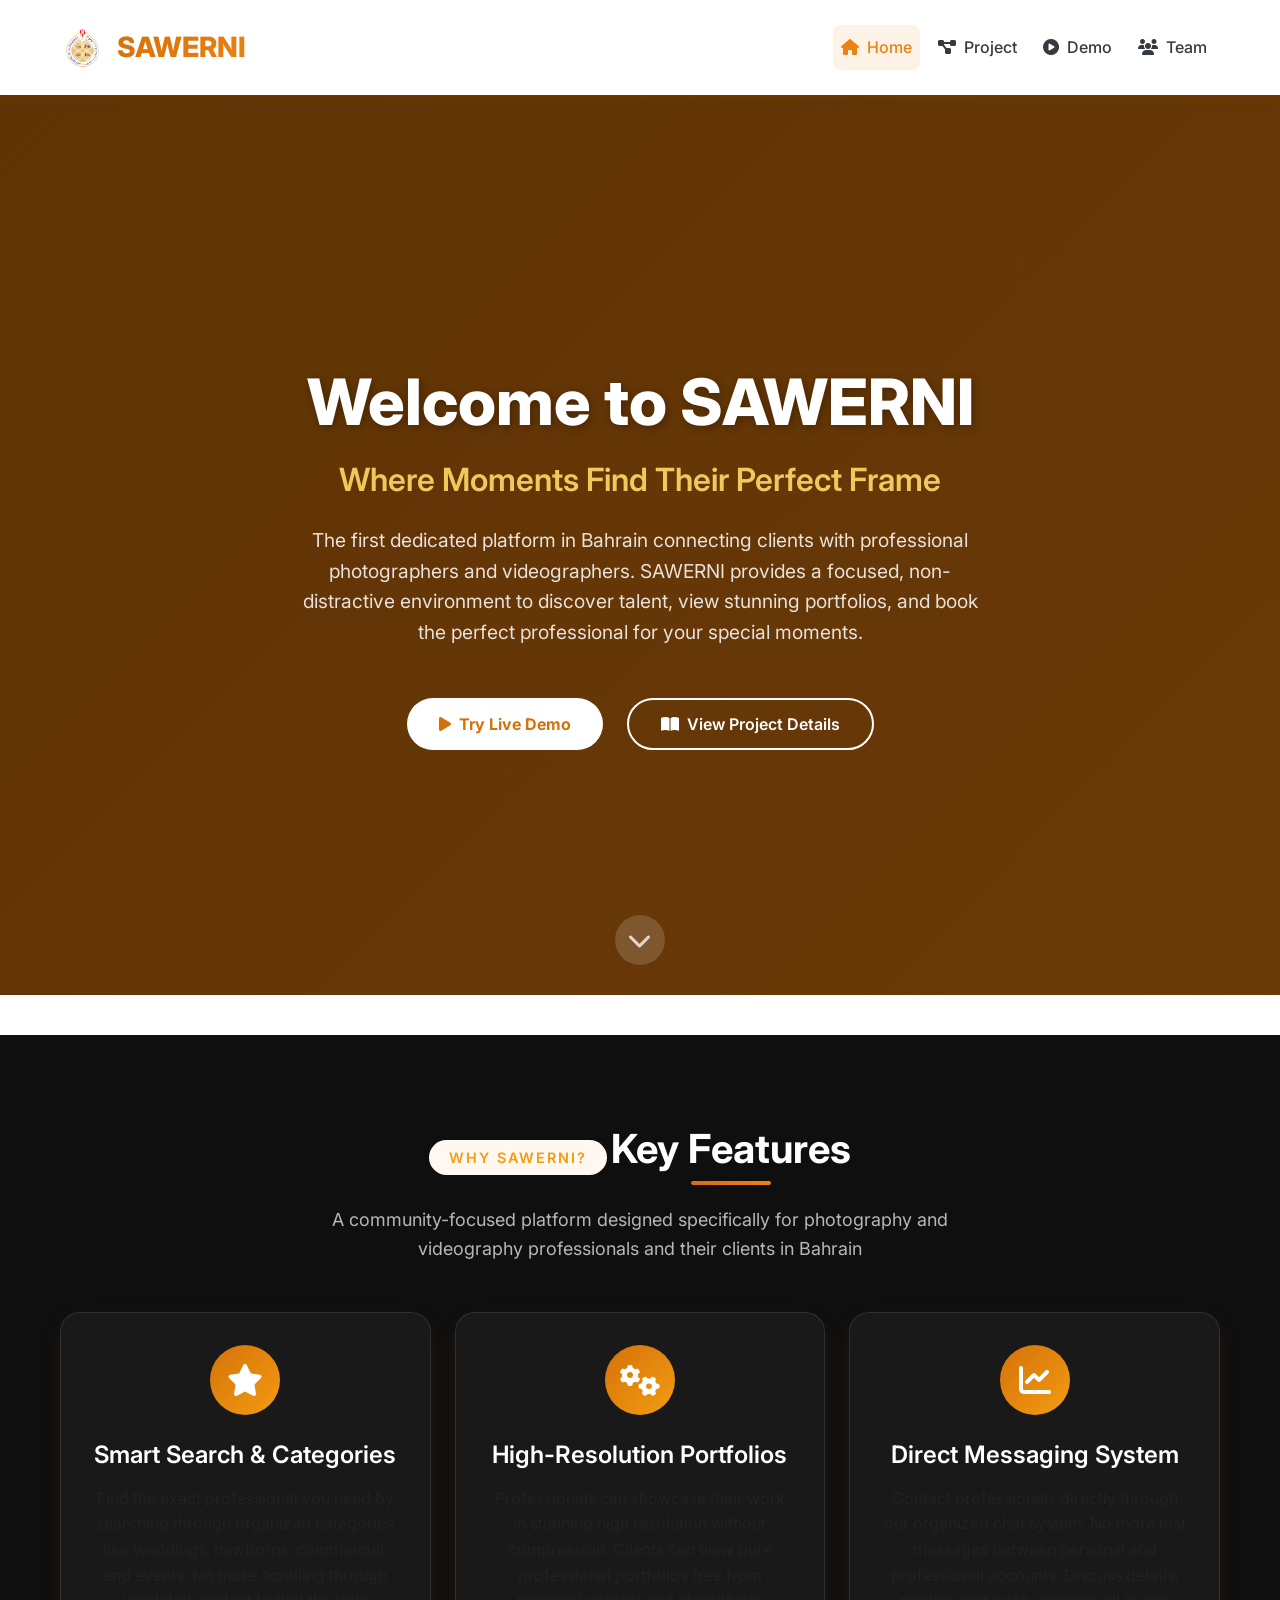
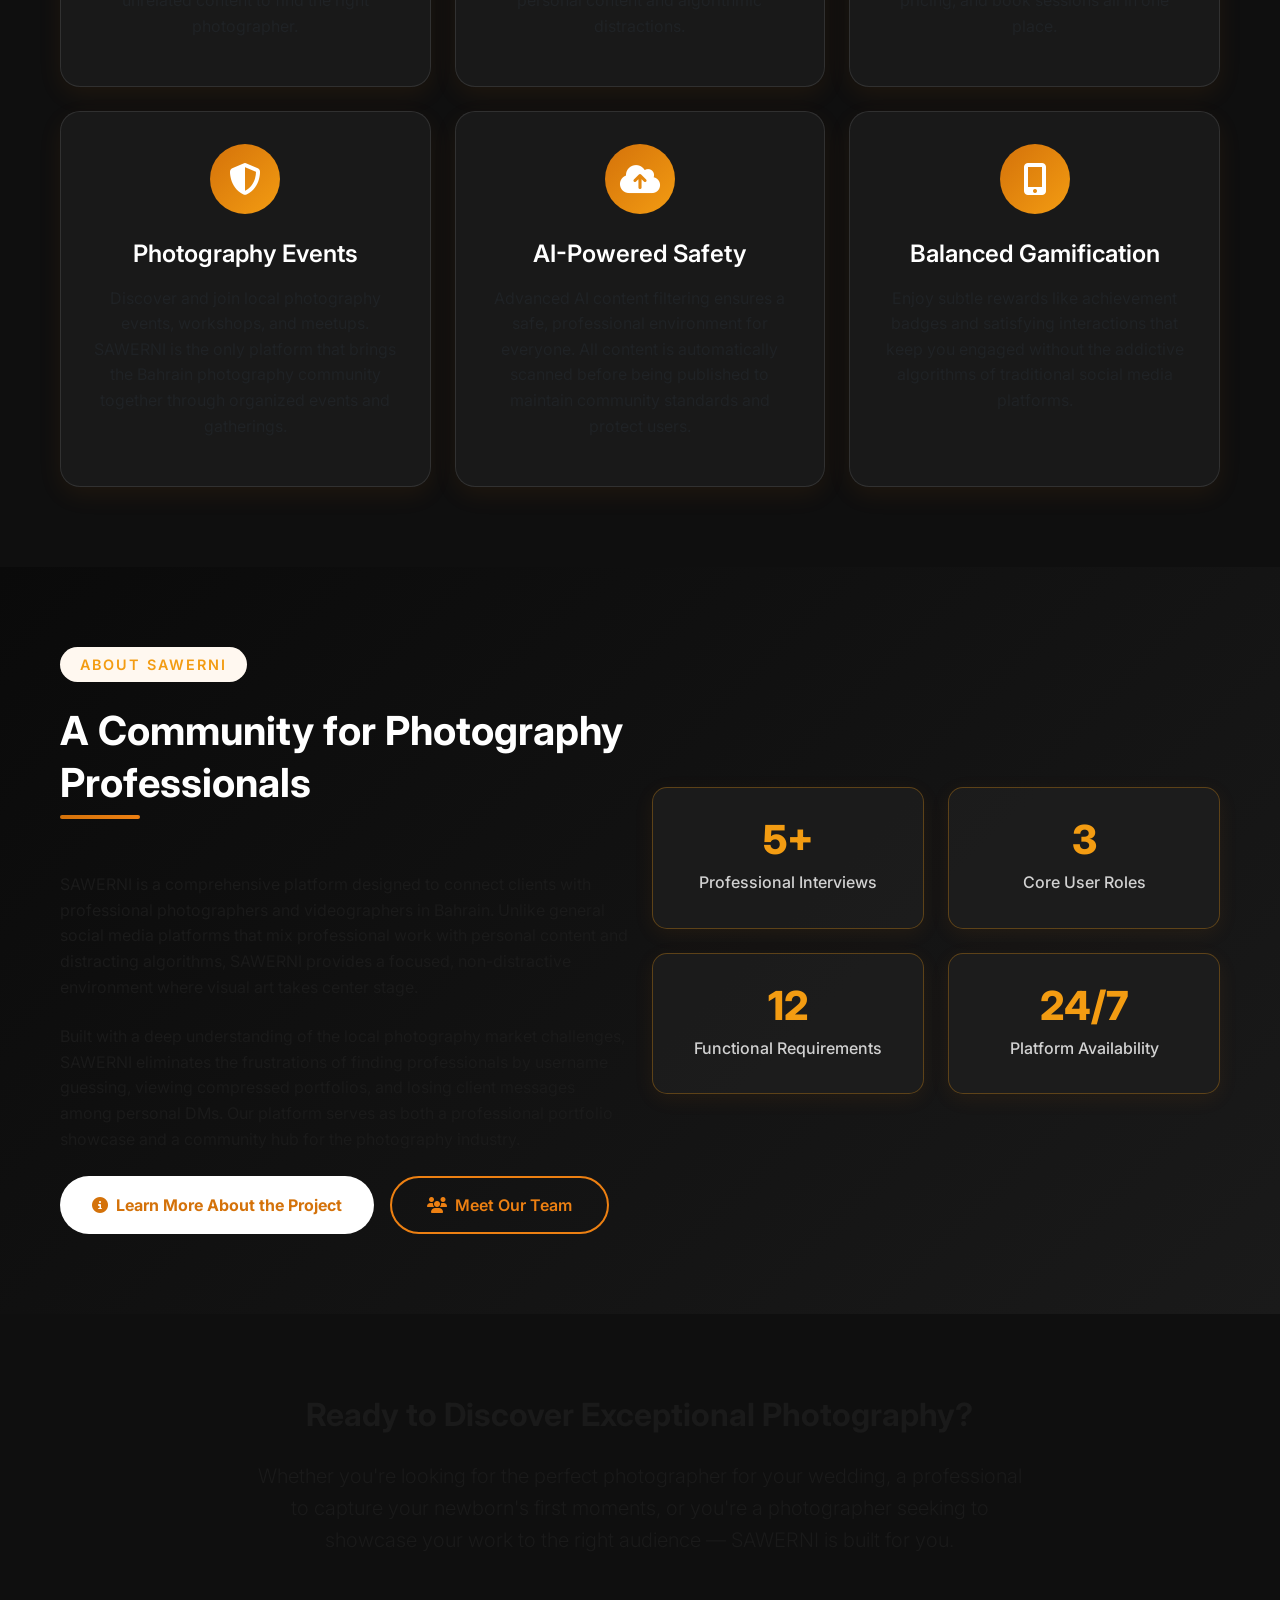
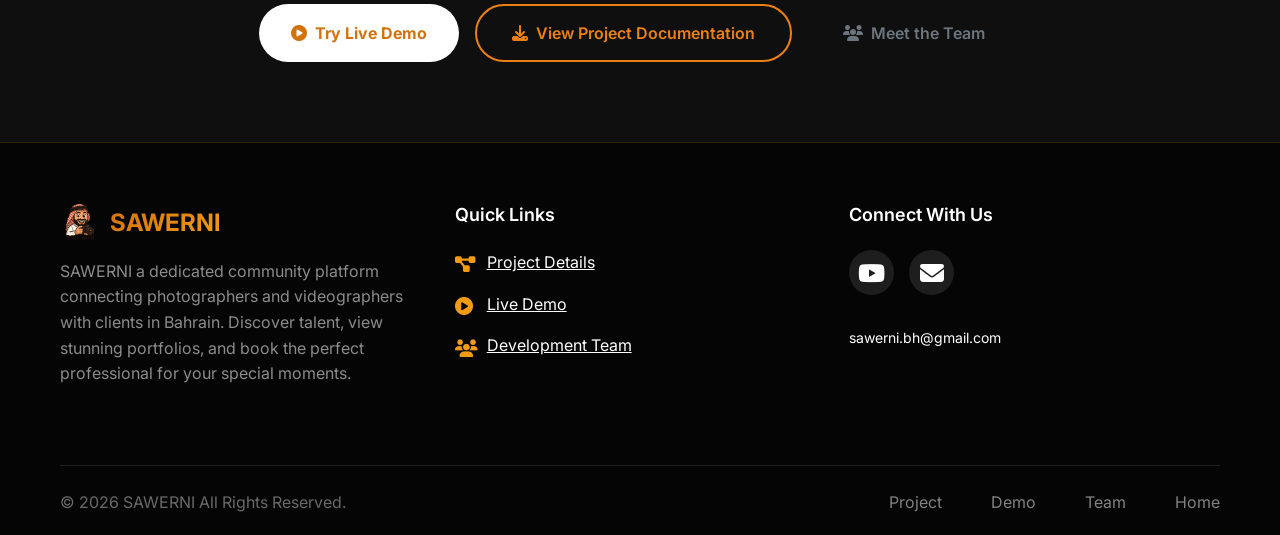
==== commit 9092057f: "Update print statement from 'Hello' to 'Goodbye'" ====
--- a/index.html
+++ b/index.html
@@ -184,7 +184,7 @@
             white-space: nowrap;
         }
         
-        /* Hero Section Video Styles */
+        /* Hero Section - Orange Theme with Video Background ONLY in this section */
         .hero-section {
             position: relative;
             min-height: 100vh;
@@ -194,6 +194,7 @@
             text-align: center;
             overflow: hidden;
             padding: 120px 0 100px;
+            background: linear-gradient(135deg, #d4720a, #ed8012); /* Fallback orange */
         }
 
         .video-background {
@@ -220,7 +221,7 @@
             left: 0;
             width: 100%;
             height: 100%;
-            background: linear-gradient(135deg, rgba(0,0,0,0.75) 0%, rgba(0,0,0,0.6) 100%);
+            background: rgba(0, 0, 0, 0.55); /* Dark overlay for text readability */
             z-index: 1;
         }
 
@@ -235,23 +236,21 @@
         .hero-title {
             font-size: 4rem;
             font-weight: 800;
-            background: linear-gradient(135deg, #ffffff, #f39c12);
-            -webkit-background-clip: text;
-            background-clip: text;
-            color: transparent;
+            color: #ffffff;
+            text-shadow: 2px 2px 8px rgba(0,0,0,0.3);
             margin-bottom: 1rem;
         }
 
         .hero-subtitle {
             font-size: 2rem;
             font-weight: 600;
-            color: #f39c12;
+            color: #ffd966;
             margin-bottom: 1.5rem;
         }
 
         .hero-description {
             font-size: 1.2rem;
-            color: rgba(255,255,255,0.9);
+            color: rgba(255,255,255,0.95);
             line-height: 1.6;
             margin-bottom: 2rem;
         }
@@ -264,21 +263,25 @@
         }
 
         .btn-primary {
-            background: linear-gradient(135deg, #d4720a, #f39c12);
+            background: #ffffff;
             border: none;
+            color: #d4720a;
             padding: 12px 32px;
-            font-weight: 600;
-            transition: transform 0.3s ease;
+            font-weight: 700;
+            transition: transform 0.3s ease, box-shadow 0.3s ease;
         }
 
         .btn-primary:hover {
             transform: translateY(-3px);
-            background: linear-gradient(135deg, #e67e22, #f39c12);
+            box-shadow: 0 10px 25px rgba(0,0,0,0.2);
+            background: #ffffff;
+            color: #b05c07;
         }
 
         .btn-outline-light {
             border: 2px solid #fff;
             background: transparent;
+            color: #fff;
             padding: 12px 32px;
             font-weight: 600;
             transition: all 0.3s ease;
@@ -626,12 +629,12 @@
         </div>
     </nav>
 
-    <!-- Hero Section with Background Video -->
+    <!-- Hero Section with Background Video (ONLY in the orange section) -->
     <section class="hero-section">
         <div class="video-background">
             <video autoplay muted loop playsinline id="backgroundVideo">
                 <source src="sawerni.mov" type="video/quicktime">
-                <!-- Fallback for browsers that don't support .mov -->
+                <!-- Fallback for compatibility -->
                 <source src="sawerni.mov" type="video/mp4">
             </video>
             <div class="video-overlay"></div>
@@ -940,7 +943,7 @@
             });
         });
         
-        // Video background control
+        // Video background control - only for the orange hero section
         function initVideoBackground() {
             const video = document.getElementById('backgroundVideo');
             if (video) {
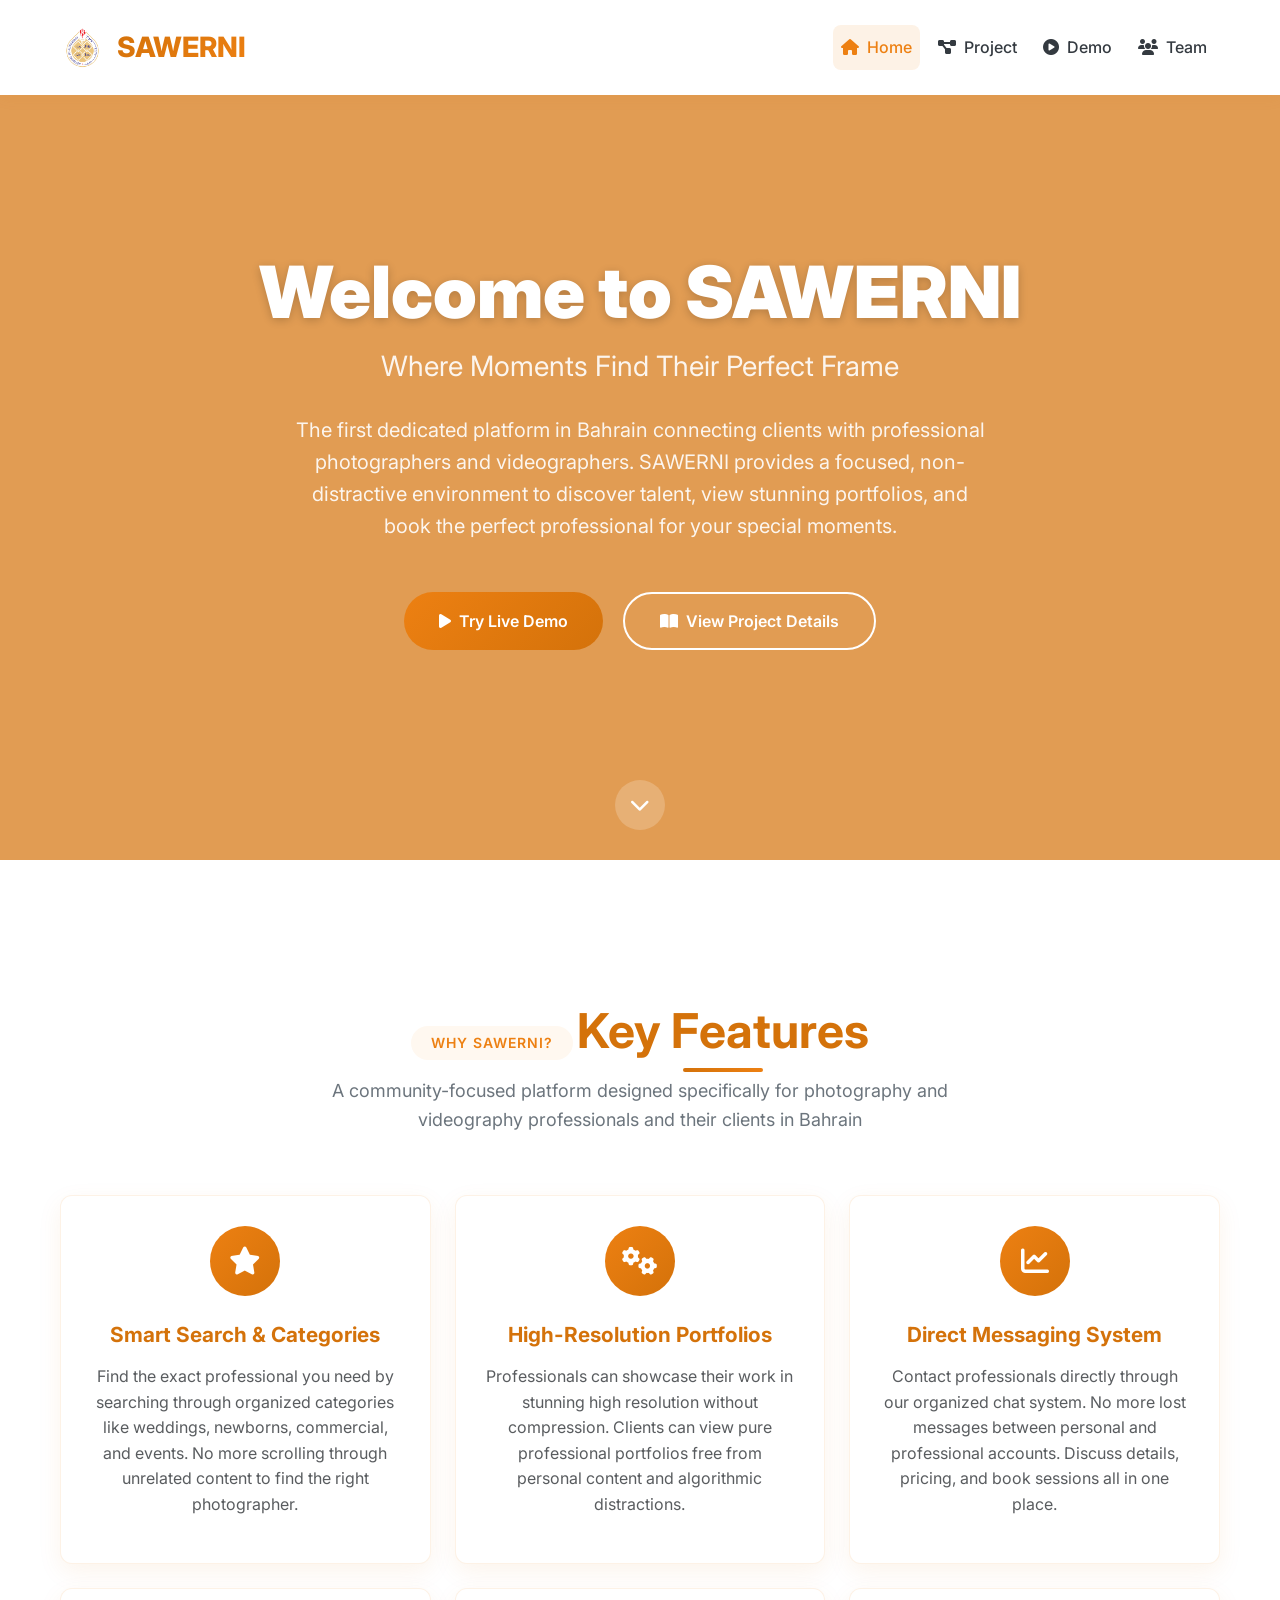
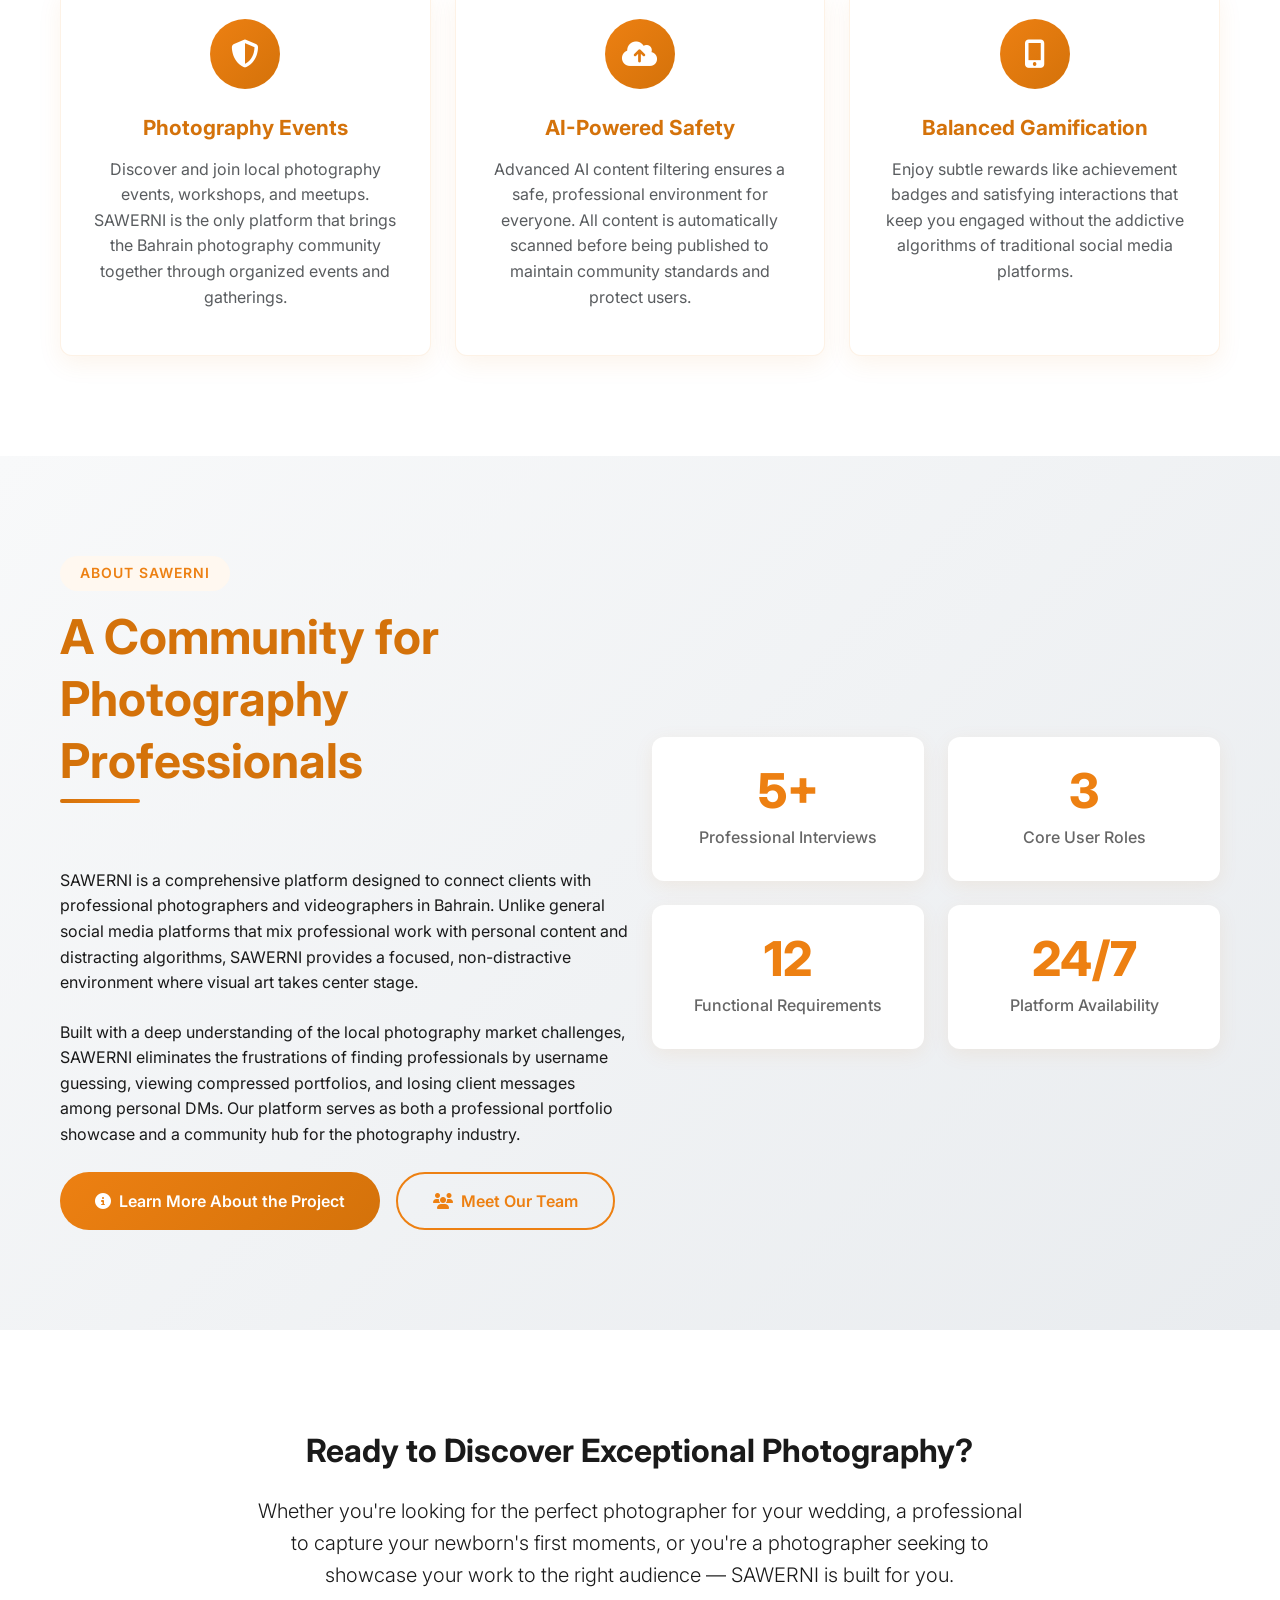
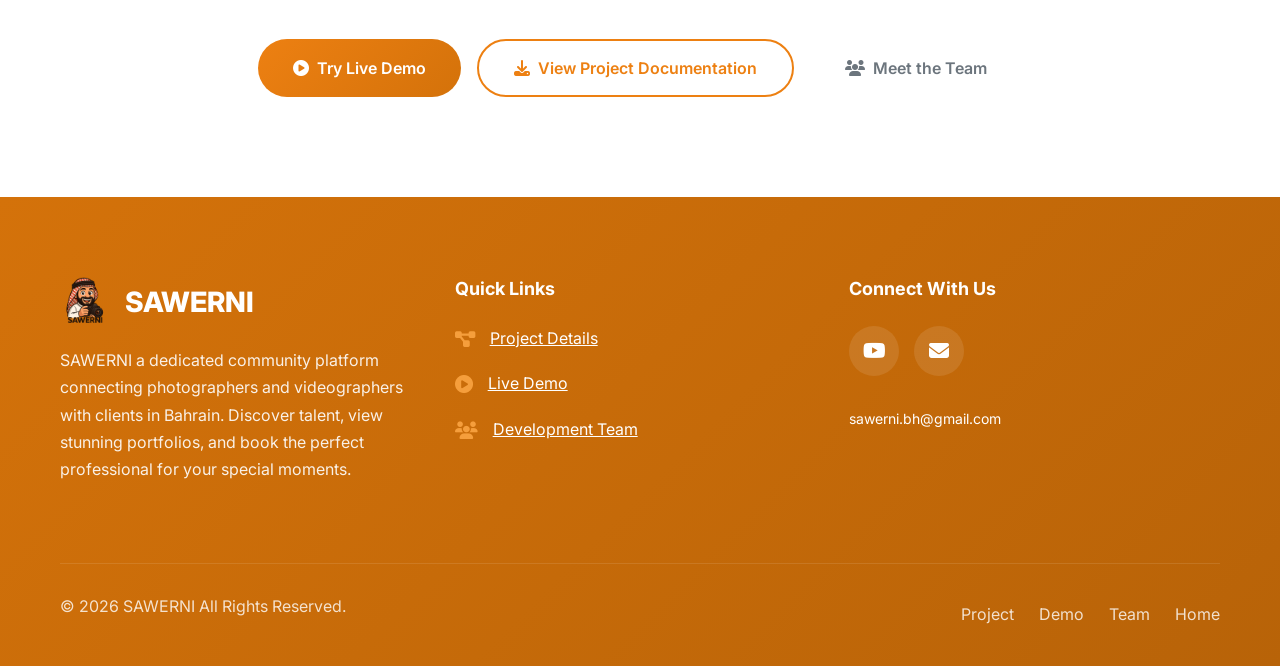
==== commit 036225c4: "Update index.html" ====
--- a/index.html
+++ b/index.html
@@ -184,135 +184,6 @@
             white-space: nowrap;
         }
         
-        /* Hero Section - Orange Theme with Video Background ONLY in this section */
-        .hero-section {
-            position: relative;
-            min-height: 100vh;
-            display: flex;
-            align-items: center;
-            justify-content: center;
-            text-align: center;
-            overflow: hidden;
-            padding: 120px 0 100px;
-            background: linear-gradient(135deg, #d4720a, #ed8012); /* Fallback orange */
-        }
-
-        .video-background {
-            position: absolute;
-            top: 0;
-            left: 0;
-            width: 100%;
-            height: 100%;
-            z-index: 0;
-        }
-
-        .video-background video {
-            width: 100%;
-            height: 100%;
-            object-fit: cover;
-            position: absolute;
-            top: 0;
-            left: 0;
-        }
-
-        .video-overlay {
-            position: absolute;
-            top: 0;
-            left: 0;
-            width: 100%;
-            height: 100%;
-            background: rgba(0, 0, 0, 0.55); /* Dark overlay for text readability */
-            z-index: 1;
-        }
-
-        .hero-content {
-            position: relative;
-            z-index: 2;
-            max-width: 900px;
-            margin: 0 auto;
-            padding: 0 20px;
-        }
-
-        .hero-title {
-            font-size: 4rem;
-            font-weight: 800;
-            color: #ffffff;
-            text-shadow: 2px 2px 8px rgba(0,0,0,0.3);
-            margin-bottom: 1rem;
-        }
-
-        .hero-subtitle {
-            font-size: 2rem;
-            font-weight: 600;
-            color: #ffd966;
-            margin-bottom: 1.5rem;
-        }
-
-        .hero-description {
-            font-size: 1.2rem;
-            color: rgba(255,255,255,0.95);
-            line-height: 1.6;
-            margin-bottom: 2rem;
-        }
-
-        .hero-cta {
-            display: flex;
-            gap: 1.5rem;
-            justify-content: center;
-            flex-wrap: wrap;
-        }
-
-        .btn-primary {
-            background: #ffffff;
-            border: none;
-            color: #d4720a;
-            padding: 12px 32px;
-            font-weight: 700;
-            transition: transform 0.3s ease, box-shadow 0.3s ease;
-        }
-
-        .btn-primary:hover {
-            transform: translateY(-3px);
-            box-shadow: 0 10px 25px rgba(0,0,0,0.2);
-            background: #ffffff;
-            color: #b05c07;
-        }
-
-        .btn-outline-light {
-            border: 2px solid #fff;
-            background: transparent;
-            color: #fff;
-            padding: 12px 32px;
-            font-weight: 600;
-            transition: all 0.3s ease;
-        }
-
-        .btn-outline-light:hover {
-            background: #fff;
-            color: #d4720a;
-            transform: translateY(-3px);
-        }
-
-        .hero-scroll {
-            position: absolute;
-            bottom: 30px;
-            left: 50%;
-            transform: translateX(-50%);
-            z-index: 2;
-            animation: bounce 2s infinite;
-        }
-
-        .hero-scroll a {
-            color: #fff;
-            font-size: 1.5rem;
-            opacity: 0.8;
-        }
-
-        @keyframes bounce {
-            0%, 100% { transform: translateX(-50%) translateY(0); }
-            50% { transform: translateX(-50%) translateY(10px); }
-        }
-        
         /* Responsive */
         @media (max-width: 768px) {
             .logo-carousel {
@@ -324,18 +195,6 @@
             .brand-text {
                 font-size: 22px;
             }
-
-            .hero-title {
-                font-size: 2.5rem;
-            }
-
-            .hero-subtitle {
-                font-size: 1.3rem;
-            }
-
-            .hero-description {
-                font-size: 1rem;
-            }
         }
         
         @media (max-width: 576px) {
@@ -348,240 +207,6 @@
             .brand-text {
                 font-size: 18px;
             }
-
-            .hero-title {
-                font-size: 2rem;
-            }
-        }
-
-        /* Features, Footer, and other existing styles remain unchanged */
-        .section {
-            padding: 80px 0;
-            background: #0f0f0f;
-        }
-
-        .section-header {
-            text-align: center;
-            margin-bottom: 3rem;
-        }
-
-        .section-label {
-            color: #f39c12;
-            text-transform: uppercase;
-            letter-spacing: 2px;
-            font-weight: 600;
-            font-size: 0.9rem;
-        }
-
-        .section-title {
-            font-size: 2.5rem;
-            font-weight: 700;
-            color: #fff;
-            margin-top: 0.5rem;
-        }
-
-        .section-subtitle {
-            color: rgba(255,255,255,0.7);
-            max-width: 700px;
-            margin: 1rem auto 0;
-        }
-
-        .feature-card {
-            background: rgba(30,30,30,0.7);
-            backdrop-filter: blur(10px);
-            border-radius: 20px;
-            padding: 2rem;
-            text-align: center;
-            transition: all 0.3s ease;
-            border: 1px solid rgba(255,255,255,0.1);
-            height: 100%;
-        }
-
-        .feature-card:hover {
-            transform: translateY(-8px);
-            border-color: rgba(243,156,18,0.5);
-        }
-
-        .feature-icon {
-            width: 70px;
-            height: 70px;
-            background: linear-gradient(135deg, #d4720a, #f39c12);
-            border-radius: 50%;
-            display: flex;
-            align-items: center;
-            justify-content: center;
-            margin: 0 auto 1.5rem;
-        }
-
-        .feature-icon i {
-            font-size: 2rem;
-            color: #fff;
-        }
-
-        .feature-card h3 {
-            font-size: 1.5rem;
-            font-weight: 600;
-            color: #fff;
-        }
-
-        .feature-card p {
-            color: rgba(255,255,255,0.7);
-        }
-
-        .summary-section {
-            background: linear-gradient(135deg, #0a0a0a 0%, #1a1a1a 100%);
-        }
-
-        .stats-card {
-            background: rgba(30,30,30,0.8);
-            border-radius: 15px;
-            padding: 2rem;
-            text-align: center;
-            border: 1px solid rgba(243,156,18,0.3);
-            transition: all 0.3s;
-        }
-
-        .stats-card:hover {
-            transform: scale(1.05);
-            border-color: #f39c12;
-        }
-
-        .stats-number {
-            font-size: 2.5rem;
-            font-weight: 800;
-            color: #f39c12;
-        }
-
-        .stats-label {
-            color: rgba(255,255,255,0.8);
-        }
-
-        .footer {
-            background: #050505;
-            padding: 60px 0 20px;
-            border-top: 1px solid rgba(243,156,18,0.2);
-        }
-
-        .footer-logo {
-            display: flex;
-            align-items: center;
-            gap: 10px;
-            margin-bottom: 1rem;
-        }
-
-        .footer-logo img {
-            width: 40px;
-            height: 40px;
-            border-radius: 8px;
-        }
-
-        .footer-logo span {
-            font-size: 1.5rem;
-            font-weight: 700;
-            background: linear-gradient(135deg, #d4720a, #f39c12);
-            -webkit-background-clip: text;
-            background-clip: text;
-            color: transparent;
-        }
-
-        .footer-description {
-            color: rgba(255,255,255,0.6);
-            line-height: 1.6;
-        }
-
-        .footer-contact h5, .footer-social h5 {
-            color: #fff;
-            margin-bottom: 1.5rem;
-            font-weight: 600;
-        }
-
-        .contact-item {
-            display: flex;
-            align-items: center;
-            gap: 12px;
-            margin-bottom: 1rem;
-            color: rgba(255,255,255,0.7);
-        }
-
-        .contact-item i {
-            color: #f39c12;
-            width: 20px;
-        }
-
-        .social-icons {
-            display: flex;
-            gap: 15px;
-        }
-
-        .social-icon {
-            width: 45px;
-            height: 45px;
-            border-radius: 50%;
-            display: flex;
-            align-items: center;
-            justify-content: center;
-            transition: all 0.3s;
-            font-size: 1.5rem;
-            color: #fff;
-            background: rgba(255,255,255,0.1);
-        }
-
-        .social-icon:hover {
-            background: #f39c12;
-            transform: translateY(-3px);
-        }
-
-        .footer-bottom {
-            margin-top: 3rem;
-            padding-top: 1.5rem;
-            border-top: 1px solid rgba(255,255,255,0.1);
-        }
-
-        .copyright {
-            color: rgba(255,255,255,0.5);
-            margin: 0;
-        }
-
-        .footer-links {
-            text-align: right;
-        }
-
-        .footer-links a {
-            color: rgba(255,255,255,0.5);
-            text-decoration: none;
-            margin-left: 1.5rem;
-            transition: color 0.3s;
-        }
-
-        .footer-links a:hover {
-            color: #f39c12;
-        }
-
-        .back-to-top {
-            position: fixed;
-            bottom: 30px;
-            right: 30px;
-            width: 50px;
-            height: 50px;
-            border-radius: 50%;
-            background: #f39c12;
-            border: none;
-            color: #fff;
-            cursor: pointer;
-            opacity: 0;
-            visibility: hidden;
-            transition: all 0.3s;
-            z-index: 1000;
-        }
-
-        .back-to-top.visible {
-            opacity: 1;
-            visibility: visible;
-        }
-
-        .back-to-top:hover {
-            transform: translateY(-5px);
-            background: #e67e22;
         }
     </style>
 </head>
@@ -629,13 +254,12 @@
         </div>
     </nav>
 
-    <!-- Hero Section with Background Video (ONLY in the orange section) -->
+    <!-- Hero Section with Background Video -->
     <section class="hero-section">
         <div class="video-background">
             <video autoplay muted loop playsinline id="backgroundVideo">
-                <source src="sawerni.mov" type="video/quicktime">
-                <!-- Fallback for compatibility -->
-                <source src="sawerni.mov" type="video/mp4">
+                <source src="your-landscape-video-url.mp4" type="video/mp4" media="(min-width: 768px)">
+                <source src="your-portrait-video-url.mp4" type="video/mp4" media="(max-width: 767px)">
             </video>
             <div class="video-overlay"></div>
         </div>
@@ -943,11 +567,28 @@
             });
         });
         
-        // Video background control - only for the orange hero section
+        // Video background control
         function initVideoBackground() {
             const video = document.getElementById('backgroundVideo');
             if (video) {
-                video.play().catch(e => console.log('Video autoplay prevented, user interaction needed'));
+                function updateVideoSource() {
+                    const isMobile = window.innerWidth <= 768;
+                    const sources = video.querySelectorAll('source');
+                    
+                    sources.forEach(source => {
+                        const isPortrait = source.getAttribute('media') === '(max-width: 767px)';
+                        if ((isMobile && isPortrait) || (!isMobile && !isPortrait)) {
+                            if (video.currentSrc !== source.src) {
+                                video.src = source.src;
+                                video.load();
+                                video.play().catch(e => console.log('Video play failed:', e));
+                            }
+                        }
+                    });
+                }
+                
+                window.addEventListener('resize', updateVideoSource);
+                updateVideoSource();
                 
                 document.addEventListener('click', function initVideo() {
                     if (video.paused) {
